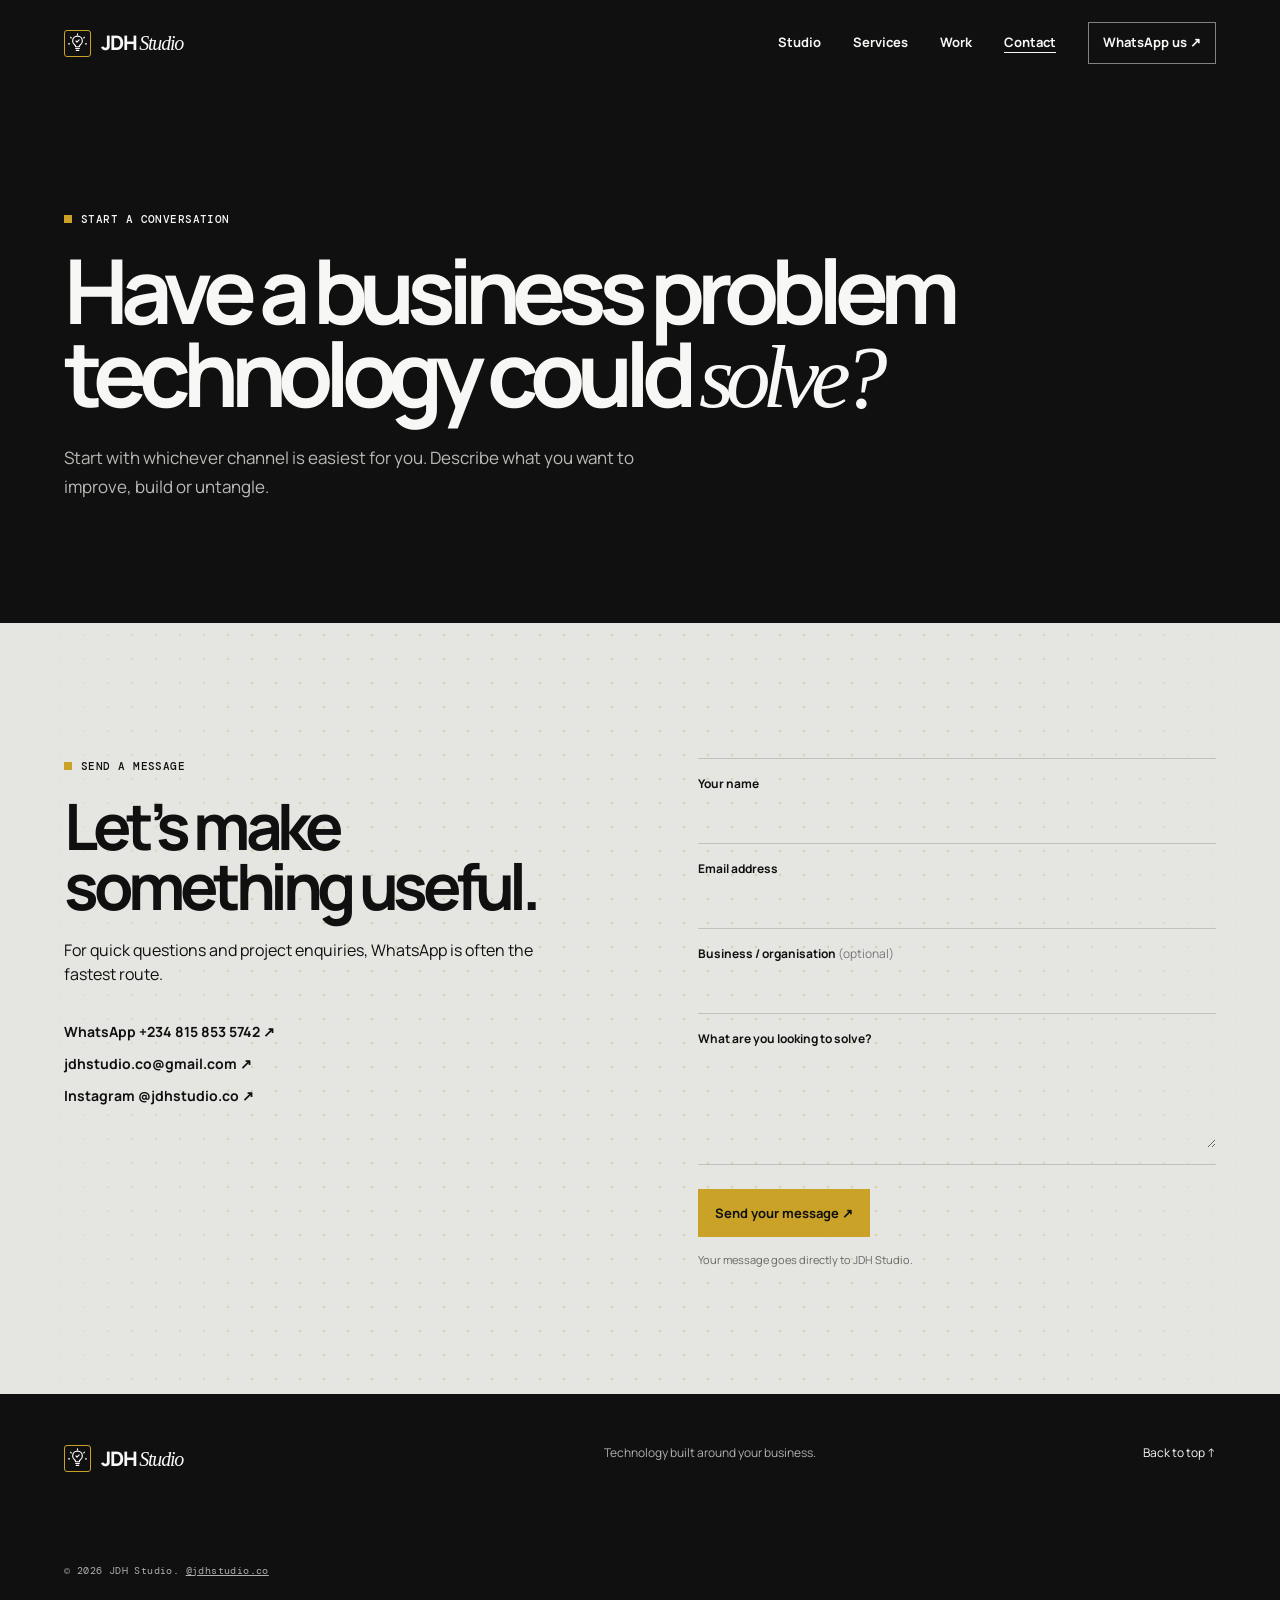
==== contact.html @ 9ee15243 "Build JDH Studio website" ====
<!doctype html>
<html lang="en">
  <head>
    <meta charset="UTF-8" />
    <meta name="viewport" content="width=device-width,initial-scale=1" />
    <meta name="description" content="Contact JDH Studio about a business website, software system, website maintenance plan, or practical AI automation." />
    <meta property="og:title" content="Contact JDH Studio — Start a Useful Project" />
    <meta property="og:description" content="Tell JDH Studio what you want to improve, build, or untangle." />
    <meta property="og:type" content="website" />
    <meta property="og:url" content="https://jdhstudio.co/contact.html" />
    <meta property="og:site_name" content="JDH Studio" />
    <meta property="og:image" content="https://jdhstudio.co/assets/jdh-studio-mark.jpg" />
    <meta name="twitter:card" content="summary_large_image" />
    <meta name="twitter:title" content="Contact JDH Studio — Start a Useful Project" />
    <meta name="twitter:description" content="Tell JDH Studio what you want to improve, build, or untangle." />
    <title>Contact — JDH Studio</title>
    <link rel="icon" href="favicon.svg" type="image/svg+xml" />
    <link rel="canonical" href="https://jdhstudio.co/contact.html" />
    <link rel="preconnect" href="https://fonts.googleapis.com" />
    <link rel="preconnect" href="https://fonts.gstatic.com" crossorigin />
    <link
      href="https://fonts.googleapis.com/css2?family=DM+Mono:wght@400;500&family=Manrope:wght@400;500;600;700;800&display=swap"
      rel="stylesheet"
    />
    <link rel="stylesheet" href="styles.css" />
  </head>
  <body>
    <a class="skip-link" href="#main">Skip to content</a>
    <header class="site-header inner-header">
      <a class="brand" href="index.html"
        ><span class="brand-mark">J</span><span>JDH <em>Studio</em></span></a
      ><button
        class="menu-toggle"
        type="button"
        aria-expanded="false"
        aria-controls="site-nav"
      >
        <span></span><span></span><span></span
        ><span class="sr-only">Open menu</span>
      </button>
      <nav id="site-nav" class="site-nav" aria-label="Primary navigation">
        <a href="studio.html">Studio</a><a href="services.html">Services</a
        ><a href="work.html">Work</a
        ><a href="contact.html" aria-current="page">Contact</a
        ><a
          class="nav-cta"
          href="https://wa.me/2348158535742?text=Hi%20JDH%20Studio%2C%20I%27d%20like%20to%20talk%20about%20a%20project."
          target="_blank"
          rel="noopener"
          >WhatsApp us ↗</a
        >
      </nav>
    </header>
    <main id="main">
      <section class="page-hero section-shell">
        <p class="eyebrow"><span></span> Start a conversation</p>
        <h1>Have a business problem technology could <i>solve?</i></h1>
        <p>
          Start with whichever channel is easiest for you. Describe what you
          want to improve, build or untangle.
        </p>
      </section>
      <section class="contact section-shell">
        <div class="contact-intro">
          <p class="eyebrow"><span></span> Send a message</p>
          <h2>Let’s make something useful.</h2>
          <p>
            For quick questions and project enquiries, WhatsApp is often the
            fastest route.
          </p>
          <div class="contact-links">
            <a
              href="https://wa.me/2348158535742?text=Hi%20JDH%20Studio%2C%20I%27d%20like%20to%20talk%20about%20a%20project."
              target="_blank"
              rel="noopener"
              >WhatsApp +234 815 853 5742 ↗</a
            ><a href="mailto:jdhstudio.co@gmail.com">jdhstudio.co@gmail.com ↗</a
            ><a
              href="https://instagram.com/jdhstudio.co"
              target="_blank"
              rel="noopener"
              >Instagram @jdhstudio.co ↗</a
            >
          </div>
        </div>
        <form
          class="contact-form"
          action="https://formspree.io/f/xvkpdweq"
          method="POST"
        >
          <div class="form-row">
            <label for="name">Your name</label
            ><input id="name" name="name" autocomplete="name" required />
          </div>
          <div class="form-row">
            <label for="email">Email address</label
            ><input
              id="email"
              name="email"
              type="email"
              autocomplete="email"
              required
            />
          </div>
          <div class="form-row">
            <label for="business"
              >Business / organisation <span>(optional)</span></label
            ><input id="business" name="business" autocomplete="organization" />
          </div>
          <div class="form-row">
            <label for="message">What are you looking to solve?</label
            ><textarea id="message" name="message" rows="4" required></textarea>
          </div>
          <button class="button button-primary" type="submit">
            Send your message ↗
          </button>
          <p class="form-note">Your message goes directly to JDH Studio.</p>
        </form>
      </section>
    </main>
    <footer class="footer section-shell">
      <a class="brand" href="index.html"
        ><span class="brand-mark">J</span><span>JDH <em>Studio</em></span></a
      >
      <p>Technology built around your business.</p>
      <a class="back-top" href="#main">Back to top ↑</a
      ><small
        >© <span data-year></span> JDH Studio.
        <a
          href="https://instagram.com/jdhstudio.co"
          target="_blank"
          rel="noopener"
          >@jdhstudio.co</a
        ></small
      >
    </footer>
    <script src="script.js"></script>
  </body>
</html>
---- styles.css ----
:root{--ink:#0a0d11;--paper:#f4f2ed;--soft:#deded8;--line:#0a0d112b;--accent:#d8ff54;--serif:Georgia,serif;--sans:Manrope,Arial,sans-serif;--mono:'DM Mono',monospace}*{box-sizing:border-box}html{scroll-behavior:smooth}body{margin:0;background:var(--paper);color:var(--ink);font:16px/1.5 var(--sans)}.section-shell{padding-inline:max(5vw,24px)}.skip-link{position:fixed;z-index:20;top:-100px;left:16px;background:var(--accent);color:var(--ink);padding:10px 14px}.skip-link:focus{top:12px}.site-header{height:86px;display:flex;align-items:center;justify-content:space-between;padding:0 max(5vw,24px);position:absolute;z-index:5;width:100%;color:var(--paper)}.brand{display:inline-flex;align-items:center;gap:10px;font-weight:800;letter-spacing:-.06em;font-size:20px;color:inherit;text-decoration:none}.brand em{font-family:var(--serif);font-weight:400}.brand-mark{display:grid;place-items:center;width:27px;height:27px;background:var(--accent);color:var(--ink);font:500 15px var(--mono)}.site-nav{display:flex;align-items:center;gap:32px}.site-nav a{color:inherit;text-decoration:none;font-size:13px;font-weight:700}.site-nav a:not(.nav-cta):hover{text-decoration:underline;text-underline-offset:5px}.nav-cta{border:1px solid #f4f2ed80;padding:10px 14px}.menu-toggle{display:none}.hero{min-height:750px;background:var(--ink);color:var(--paper);position:relative;overflow:hidden;padding-top:180px;padding-bottom:78px;display:flex;flex-direction:column;justify-content:center}.hero-grid{position:absolute;inset:0;background-image:linear-gradient(#f4f2ed0e 1px,transparent 1px),linear-gradient(90deg,#f4f2ed0e 1px,transparent 1px);background-size:57px 57px;mask-image:linear-gradient(90deg,#000 10%,transparent 77%)}.hero-copy{position:relative;max-width:820px;z-index:1}.eyebrow,.section-label{font:500 11px var(--mono);letter-spacing:.04em;text-transform:uppercase}.eyebrow{display:flex;gap:9px;align-items:center}.eyebrow span{width:8px;height:8px;background:var(--accent);display:inline-block}.hero h1,.section-top h2,.process h2,.principles h2,.contact h2{font-size:clamp(3.2rem,7vw,7rem);line-height:.93;letter-spacing:-.085em;margin:22px 0 28px;font-weight:700}.hero h1 i,h2 i{font-family:var(--serif);font-weight:400}.hero-text{max-width:535px;font-size:18px;line-height:1.65;color:#c8c9c6;margin:0}.hero-actions{display:flex;gap:12px;margin-top:38px}.button{display:inline-flex;gap:23px;align-items:center;justify-content:space-between;font:700 13px var(--sans);text-decoration:none;border:1px solid transparent;padding:14px 16px;cursor:pointer;transition:transform .2s,background .2s}.button:hover{transform:translateY(-2px)}.button-primary{background:var(--accent);color:var(--ink)}.button-primary span{font-size:18px}.button-secondary{border-color:#f4f2ed73;color:var(--paper)}.hero-art{position:absolute;right:6vw;top:50%;width:390px;height:390px;transform:translateY(-45%);opacity:.95}.orbit{position:absolute;border:1px solid #d8ff5459;border-radius:50%;left:50%;top:50%;transform:translate(-50%,-50%)}.orbit-a{width:370px;height:150px;transform:translate(-50%,-50%) rotate(31deg)}.orbit-b{width:370px;height:150px;transform:translate(-50%,-50%) rotate(-31deg)}.orbit-c{width:260px;height:260px;border-color:#f4f2ed38}.core{position:absolute;inset:0;margin:auto;width:112px;height:112px;border-radius:50%;background:var(--accent);color:var(--ink);display:flex;flex-direction:column;align-items:center;justify-content:center;line-height:1}.core span{font:500 28px var(--mono)}.core small{font:500 8px var(--mono);letter-spacing:.16em;margin-top:7px}.signal{position:absolute;font:500 9px var(--mono);letter-spacing:.05em;display:flex;gap:7px;align-items:center;color:#d4d6cc}.signal b{width:6px;height:6px;background:var(--accent);border-radius:100%;box-shadow:0 0 0 5px #d8ff541f}.signal-one{top:62px;right:3px}.signal-two{bottom:65px;right:0}.signal-three{bottom:10px;left:50px}.hero-footer{position:absolute;bottom:33px;left:max(5vw,24px);right:max(5vw,24px);display:flex;justify-content:space-between;font:500 10px var(--mono);letter-spacing:.05em;text-transform:uppercase}.hero-footer p{margin:0;color:#8d908c}.hero-footer a{color:var(--paper);text-decoration:none}.hero-footer a span{color:var(--accent);padding-left:8px}.intro{padding-top:155px;padding-bottom:155px;display:grid;grid-template-columns:1fr 2.3fr;gap:9vw}.section-label{display:flex;gap:15px;align-items:center;margin:0}.section-label span{color:#777}.section-label p{margin:0}.display-copy{font-size:clamp(2rem,3.75vw,4rem);letter-spacing:-.07em;line-height:1.08;max-width:890px;margin:0}.display-copy strong{font-family:var(--serif);font-weight:400}.body-copy{font-size:17px;max-width:455px;line-height:1.7;margin:34px 0 0}.services{background:var(--soft);padding-top:126px;padding-bottom:120px}.section-top{display:flex;justify-content:space-between;align-items:flex-start;margin-bottom:70px}.section-top h2{font-size:clamp(2.4rem,5vw,5.3rem);margin:0}.service-list{border-top:1px solid var(--line)}.service-card{display:grid;grid-template-columns:16% 1fr 34px;gap:30px;padding:28px 0;border-bottom:1px solid var(--line);align-items:start;transition:padding .25s}.service-card:hover{padding-inline:15px}.service-number,.project-type{font:500 10px var(--mono);letter-spacing:.05em;text-transform:uppercase}.service-card h3{font-size:clamp(1.6rem,2.7vw,3rem);line-height:.98;letter-spacing:-.075em;margin:0}.service-card p{max-width:485px;font-size:14px;line-height:1.6;margin:17px 0 0}.service-card a{color:inherit;text-decoration:none;font-size:27px;line-height:1}.work{background:var(--ink);color:var(--paper);padding-top:125px;padding-bottom:125px}.work .section-label span{color:#858782}.project-grid{display:grid;grid-template-columns:1.15fr .85fr;gap:18px}.project{background:#15191e}.project-feature{grid-row:span 2}.project-visual{height:285px;position:relative;overflow:hidden;background:#1b2128}.project-feature .project-visual{height:585px}.project-info{padding:25px 27px 30px}.project-type{color:var(--accent);margin:0 0 15px}.project-info h3{font-size:clamp(1.6rem,2.6vw,2.8rem);line-height:1;letter-spacing:-.07em;margin:0}.project-info>p:last-child{max-width:470px;margin:17px 0 0;color:#aeb1ae;font-size:14px;line-height:1.65}.automation-visual{background:linear-gradient(140deg,#1b2529,#111518)}.flow-card{position:absolute;border:1px solid #f4f2ed52;background:#252e31;padding:12px;font:500 10px var(--mono)}.flow-a{left:12%;top:17%}.flow-b{right:15%;top:43%;background:var(--accent);color:var(--ink);border:0}.flow-c{left:18%;bottom:13%}.flow-line{position:absolute;height:1px;background:var(--accent);opacity:.85;transform-origin:left}.line-a{width:160px;left:29%;top:30%;transform:rotate(25deg)}.line-b{width:170px;left:31%;top:66%;transform:rotate(-20deg)}.flow-node{position:absolute;top:45%;left:45%;font-size:50px;color:var(--accent)}.web-visual{display:grid;place-items:center;background:#d9d6cc}.browser{width:69%;height:65%;background:#0c1014;padding:13px;box-shadow:14px 14px 0 #0a0d1130;transform:rotate(-5deg)}.browser-top{display:flex;gap:4px}.browser-top i{width:5px;height:5px;border-radius:50%;background:var(--accent)}.browser-screen{height:calc(100% - 15px);border:1px solid #d8ff548c;margin-top:9px;padding:17px;color:var(--paper);display:flex;flex-direction:column;justify-content:space-between}.browser-screen span{font:700 clamp(18px,2.8vw,33px)/.88 var(--sans);letter-spacing:-.08em}.browser-screen b{width:55%;height:2px;background:var(--accent)}.browser-screen small{font:500 7px var(--mono);letter-spacing:.12em}.code-visual{background:#101419;padding:37px}.code-visual pre{margin:0;color:#b9c4ba;font:13px/1.9 var(--mono)}.code-visual code{color:#d8ff54}.code-dot{position:absolute;width:15px;height:15px;border-radius:50%;background:var(--accent);right:28px;bottom:25px}.work-note{font-size:16px;margin:54px 0 0;color:#aeb1ae}.work-note a{color:var(--accent);text-decoration:none;margin-left:6px}.process{padding-top:130px;padding-bottom:130px;display:grid;grid-template-columns:1fr 2.3fr;gap:9vw}.process-heading{margin-bottom:58px}.process h2{font-size:clamp(2.8rem,5vw,5.3rem);margin:0}.process-heading>p{max-width:390px;margin:25px 0 0;font-size:16px}.process-list{grid-column:2;margin:0;padding:0;list-style:none;border-top:1px solid var(--line)}.process-list li{display:grid;grid-template-columns:16% 1fr;padding:23px 0;border-bottom:1px solid var(--line)}.process-list li>span{font:500 10px var(--mono);color:#777}.process-list h3{font-size:26px;letter-spacing:-.06em;line-height:1;margin:0}.process-list p{font-size:14px;max-width:440px;margin:9px 0 0}.principles{padding-bottom:130px}.principles-panel{padding:70px;min-height:510px;background:var(--accent);display:flex;flex-direction:column;justify-content:space-between}.principles h2{font-size:clamp(2.7rem,5vw,5.2rem);margin:24px 0}.principle-grid{display:grid;grid-template-columns:repeat(4,1fr);gap:30px}.principle-grid p{font-size:13px;line-height:1.55;margin:0}.principle-grid b{display:block;font-size:15px;margin-bottom:7px}.contact{padding-top:125px;padding-bottom:125px;background:var(--soft);display:grid;grid-template-columns:1fr 1fr;gap:9vw}.contact h2{font-size:clamp(2.8rem,5vw,5.2rem);margin:23px 0}.contact-intro>p:last-child{max-width:380px;font-size:16px;line-height:1.65}.contact-form{padding-top:10px}.form-row{border-top:1px solid var(--line);padding:16px 0}.form-row:last-of-type{border-bottom:1px solid var(--line)}label{display:block;font-size:12px;font-weight:700;margin-bottom:8px}label span{font-weight:400;color:#777}input,textarea{display:block;width:100%;border:0;background:transparent;padding:2px 0;font:16px var(--sans);color:var(--ink);outline-offset:6px;resize:vertical}.contact-form .button{margin-top:24px}.form-note{font-size:11px;line-height:1.5;color:#656762;margin:15px 0 0}.form-note code{font-family:var(--mono)}.footer{background:var(--ink);color:var(--paper);padding-top:50px;padding-bottom:27px;display:grid;grid-template-columns:1fr 1fr auto;gap:20px;align-items:start}.footer p,.footer small,.back-top{margin:0;font-size:12px;color:#aeb1ae}.back-top{color:var(--paper);text-decoration:none}.footer small{grid-column:1/-1;margin-top:70px;font:10px var(--mono);letter-spacing:.04em}.reveal{opacity:0;transform:translateY(18px);transition:opacity .65s ease,transform .65s ease}.reveal.is-visible{opacity:1;transform:none}@media(max-width:800px){.site-header{height:74px}.menu-toggle{display:flex;width:38px;height:38px;padding:8px;flex-direction:column;justify-content:center;gap:5px;border:1px solid #f4f2ed66;background:transparent}.menu-toggle span:not(.sr-only){height:1px;background:var(--paper);width:100%}.site-nav{display:none;position:absolute;top:74px;left:0;right:0;background:var(--ink);padding:18px max(5vw,24px) 25px;align-items:stretch;gap:0;border-top:1px solid #f4f2ed2e}.site-nav.open{display:flex;flex-direction:column}.site-nav a{padding:12px 0}.site-nav .nav-cta{margin-top:8px;text-align:center}.hero{min-height:700px;padding-top:135px;padding-bottom:100px}.hero-art{width:250px;height:250px;right:-59px;top:47%;opacity:.56}.hero h1{font-size:clamp(3.2rem,11vw,5rem)}.hero-text{font-size:16px;max-width:440px}.hero-footer{bottom:28px}.hero-footer p{display:none}.intro,.process,.contact{grid-template-columns:1fr;gap:38px;padding-top:90px;padding-bottom:90px}.section-top{display:block;margin-bottom:45px}.section-top h2{margin-top:25px}.services,.work{padding-top:90px;padding-bottom:90px}.service-card{grid-template-columns:50px 1fr 25px;gap:14px}.service-card p{font-size:13px}.project-grid{grid-template-columns:1fr}.project-feature{grid-row:auto}.project-feature .project-visual{height:350px}.project-visual{height:260px}.process-heading{margin-bottom:4px}.process-list{grid-column:auto}.principles{padding-bottom:90px}.principles-panel{padding:35px 26px;min-height:0}.principle-grid{grid-template-columns:1fr 1fr;gap:26px 20px;margin-top:25px}.contact{gap:32px}.footer{grid-template-columns:1fr auto}.footer p{display:none}.footer small{margin-top:36px}.hero-actions{flex-wrap:wrap}.button{padding:13px 15px}}@media(max-width:430px){.section-shell{padding-inline:20px}.hero h1{font-size:3.25rem}.hero-actions{display:grid;grid-template-columns:1fr}.hero-actions .button{width:100%}.hero-art{right:-85px;top:44%}.hero-footer a{font-size:9px}.intro,.process,.contact{padding-top:75px;padding-bottom:75px}.services,.work{padding-top:75px;padding-bottom:75px}.service-card h3{font-size:1.55rem}.service-card{grid-template-columns:37px 1fr 20px;gap:10px}.service-number{font-size:9px}.project-info{padding:21px}.project-feature .project-visual{height:295px}.process-list li{grid-template-columns:42px 1fr}.principle-grid{grid-template-columns:1fr}.footer{padding-inline:20px}.footer .brand{font-size:18px}.footer small{font-size:9px}.code-visual{padding:27px 20px}.code-visual pre{font-size:11px}}.sr-only{position:absolute;width:1px;height:1px;padding:0;margin:-1px;overflow:hidden;clip:rect(0,0,0,0);white-space:nowrap;border:0}
.founder{background:#15191e;color:var(--paper);display:grid;grid-template-columns:42% 1fr;gap:9vw;align-items:center;padding-top:100px;padding-bottom:100px}.founder-image{align-self:stretch;min-height:500px;background:var(--accent);overflow:hidden}.founder-image img{display:block;width:100%;height:100%;object-fit:cover;object-position:center 24%}.founder h2{font-size:clamp(2.5rem,4.5vw,4.6rem);line-height:.98;letter-spacing:-.08em;margin:24px 0}.founder-copy>p:not(.eyebrow):not(.founder-signoff){max-width:450px;color:#c2c5c1;font-size:16px;line-height:1.7}.founder-signoff{font:700 16px/1.15 var(--sans);letter-spacing:-.04em;margin-top:36px}.founder-signoff span{font:500 10px var(--mono);letter-spacing:.15em;text-transform:uppercase;color:var(--accent)}@media(max-width:800px){.founder{grid-template-columns:1fr;gap:35px;padding-top:75px;padding-bottom:75px}.founder-image{min-height:430px;max-height:600px}.founder-copy{padding-right:0}}@media(max-width:430px){.founder{padding-top:60px;padding-bottom:60px}.founder-image{min-height:380px}.founder h2{font-size:2.6rem}}
.footer-mark{grid-column:1/-1;width:175px;height:auto;display:block;margin-top:26px;mix-blend-mode:screen}
:root{--ink:#101010;--paper:#f7f7f5;--soft:#e5e5e2;--line:#1010102b;--accent:#c9a227;--gold-light:#e6ca67}
.hero{background:radial-gradient(circle at 76% 44%,#c9a22718 0,transparent 25%),var(--ink)}.hero-grid{animation:grid-drift 24s linear infinite}.hero-art{filter:drop-shadow(0 0 30px #c9a22718)}.orbit-a{animation:orbit-spin 17s linear infinite}.orbit-b{animation:orbit-spin-reverse 23s linear infinite}.orbit-c{animation:orbit-pulse 4s ease-in-out infinite}.core{box-shadow:0 0 0 0 #c9a22755;animation:core-pulse 3.5s ease-in-out infinite}.signal b{background:var(--accent);box-shadow:0 0 0 5px #c9a2271f;animation:signal-blink 2.4s ease-in-out infinite}.signal-two b{animation-delay:.7s}.signal-three b{animation-delay:1.3s}.service-card h3{position:relative}.service-card h3:before{content:'✦';display:inline-block;color:var(--accent);font:500 17px var(--mono);margin-right:12px;transform:translateY(-.12em);transition:transform .25s,color .25s}.service-card:nth-child(2) h3:before{content:'◌'}.service-card:nth-child(3) h3:before{content:'⌁'}.service-card:nth-child(4) h3:before{content:'⌘'}.service-card:nth-child(5) h3:before{content:'✧'}.service-card:hover h3:before{color:var(--ink);transform:translateY(-.12em) rotate(45deg) scale(1.2)}.eyebrow span,.brand-mark{background:var(--accent)}.button-primary{background:var(--accent)}.project-type{color:var(--accent)}.flow-node,.code-visual code,.work-note a{color:var(--accent)}.flow-card.flow-b{background:var(--accent)}@keyframes grid-drift{from{background-position:0 0}to{background-position:57px 57px}}@keyframes orbit-spin{from{transform:translate(-50%,-50%) rotate(31deg)}to{transform:translate(-50%,-50%) rotate(391deg)}}@keyframes orbit-spin-reverse{from{transform:translate(-50%,-50%) rotate(-31deg)}to{transform:translate(-50%,-50%) rotate(-391deg)}}@keyframes orbit-pulse{0%,100%{opacity:.45;transform:translate(-50%,-50%) scale(.96)}50%{opacity:1;transform:translate(-50%,-50%) scale(1.04)}}@keyframes core-pulse{0%,100%{box-shadow:0 0 0 0 #c9a22700}50%{box-shadow:0 0 0 14px #c9a22716}}@keyframes signal-blink{0%,100%{opacity:.5}50%{opacity:1}}@media(prefers-reduced-motion:reduce){.hero-grid,.orbit-a,.orbit-b,.orbit-c,.core,.signal b{animation:none}.service-card h3:before{transition:none}}
.inner-header{position:relative;background:var(--ink)}.page-hero{background:var(--ink);color:var(--paper);padding-top:115px;padding-bottom:105px}.page-hero h1{max-width:980px;font-size:clamp(3.3rem,7vw,7rem);line-height:.93;letter-spacing:-.09em;margin:22px 0 25px}.page-hero h1 i{font-family:var(--serif);font-weight:400}.page-hero>p:last-child{max-width:570px;color:#b9b9b6;font-size:17px;line-height:1.7}.service-page{padding-top:0}.cta-band{background:var(--ink);color:var(--paper);padding-top:80px;padding-bottom:80px}.cta-band p{font:500 11px var(--mono);letter-spacing:.05em;text-transform:uppercase;color:#b9b9b6;margin:0}.cta-band h2{font-size:clamp(2.5rem,5vw,5rem);letter-spacing:-.08em;line-height:.95;margin:18px 0 28px}.contact-links{margin-top:35px;display:grid;gap:11px}.contact-links a{color:var(--ink);font-size:14px;font-weight:700;text-decoration:none}.contact-links a:hover{text-decoration:underline;text-underline-offset:4px}.footer small a{color:inherit}@media(max-width:800px){.page-hero{padding-top:86px;padding-bottom:75px}.page-hero h1{font-size:clamp(3rem,11vw,5rem)}}
img{max-width:100%;height:auto}.site-nav a[aria-current="page"]{text-decoration:underline;text-underline-offset:5px}@media (min-width:801px) and (max-width:1100px){.hero{min-height:700px}.hero-art{width:310px;height:310px;right:-20px;opacity:.65}.hero-copy{max-width:650px}.intro,.process,.contact{gap:5vw}.project-grid{grid-template-columns:1fr 1fr}.project-feature .project-visual{height:490px}.principles-panel{padding:52px}.founder{gap:5vw}}@media (max-width:800px){.site-header{padding-inline:20px}.site-nav{z-index:10}.hero{padding-inline:20px}.hero-copy{max-width:100%}.hero-art{pointer-events:none}.hero h1,.page-hero h1{max-width:700px}.section-top h2{max-width:600px}.project-info h3{max-width:600px}.contact-form{width:100%}.footer-mark{max-width:150px}.founder-image img{object-position:center top}}@media (max-width:560px){.hero{min-height:690px}.hero-art{width:215px;height:215px;right:-105px;top:49%}.hero h1{font-size:clamp(2.8rem,13vw,4rem)}.hero-text{max-width:88%}.hero-footer{left:20px;right:20px}.hero-footer a{font-size:10px}.section-top h2{font-size:clamp(2.3rem,11vw,3.6rem)}.project-feature .project-visual{height:300px}.flow-line{max-width:100px}.principles-panel{padding:30px 22px}.contact h2{font-size:clamp(2.4rem,11vw,4rem)}.button{min-height:48px}.form-row{padding-block:14px}}
.hero:after{content:'';position:absolute;inset:auto -8% -15% auto;width:560px;height:260px;background:url('assets/jdh-studio-mark.jpg') center/contain no-repeat;opacity:.10;mix-blend-mode:screen;pointer-events:none;animation:logo-breathe 8s ease-in-out infinite}.intro,.services,.work,.process,.principles,.contact{position:relative;isolation:isolate}.intro:before,.services:before,.process:before,.contact:before{content:'';position:absolute;z-index:-1;inset:0;pointer-events:none;background-image:radial-gradient(circle,#c9a227 1px,transparent 1px),linear-gradient(90deg,transparent 49.8%,#c9a22712 50%,transparent 50.2%);background-size:28px 28px,180px 100%;mask-image:linear-gradient(90deg,transparent,#000 20%,#000 80%,transparent);opacity:.12;animation:field-drift 28s linear infinite}.services:before,.contact:before{opacity:.16;background-size:38px 38px,220px 100%}.work:before{content:'';position:absolute;z-index:-1;inset:0;pointer-events:none;background:radial-gradient(circle at 15% 20%,#c9a22712,transparent 28%),radial-gradient(circle at 85% 80%,#c9a2270c,transparent 30%);animation:ambient-shift 12s ease-in-out infinite alternate}.section-label:before{content:'+';color:var(--accent);font:500 15px var(--mono);margin-right:-7px;animation:signal-blink 2.5s ease-in-out infinite}.project{transition:transform .35s ease,box-shadow .35s ease}.project:hover{transform:translateY(-7px);box-shadow:0 20px 40px #0008}.project:hover .project-visual{filter:saturate(1.15)}.project-visual{transition:filter .35s ease}.project-info a,.service-card a{transition:transform .25s ease,color .25s ease}.service-card:hover>a{transform:translate(4px,-4px);color:var(--accent)}.footer-mark{animation:logo-breathe 8s ease-in-out infinite}@keyframes logo-breathe{0%,100%{opacity:.07;transform:scale(.97)}50%{opacity:.14;transform:scale(1.02)}}@keyframes field-drift{from{background-position:0 0,0 0}to{background-position:56px 56px,180px 0}}@keyframes ambient-shift{from{transform:translate3d(-2%,0,0) scale(1)}to{transform:translate3d(2%,1%,0) scale(1.08)}}@media(prefers-reduced-motion:reduce){.hero:after,.intro:before,.services:before,.process:before,.contact:before,.work:before,.footer-mark{animation:none}.project,.project-visual{transition:none}}
body:after{content:'';position:fixed;z-index:30;top:0;left:0;width:var(--scroll-progress,0%);height:2px;background:var(--accent);box-shadow:0 0 10px #c9a22799;pointer-events:none;transition:width .1s linear}
.site-nav a:focus-visible,.menu-toggle:focus-visible,.button:focus-visible,.contact-links a:focus-visible,.project-link:focus-visible,.back-top:focus-visible,.brand:focus-visible{outline:2px solid var(--accent);outline-offset:4px}
.form-row input:focus-visible,.form-row textarea:focus-visible{outline:2px solid var(--accent);outline-offset:2px}
.intro:before,.services:before,.process:before,.contact:before{opacity:.26;background-image:radial-gradient(circle,#c9a227 1.35px,transparent 1.5px),linear-gradient(90deg,transparent 49.6%,#c9a22720 50%,transparent 50.4%);background-size:24px 24px,150px 100%;filter:drop-shadow(0 0 2px #c9a22755)}.services:before,.contact:before{opacity:.32}.work:after{content:'';position:absolute;z-index:-1;inset:0;pointer-events:none;background-image:radial-gradient(#f7f7f5 1px,transparent 1.4px);background-size:22px 22px;opacity:.08;mask-image:radial-gradient(ellipse at 50% 50%,#000,transparent 72%)}
.brand-mark{font-size:0;color:transparent;background-color:var(--ink);background-image:url('favicon.svg');background-position:center;background-repeat:no-repeat;background-size:92%;border:1px solid var(--accent);border-radius:3px}
.tannora-visual{display:block;background:#d9d0c4;overflow:hidden}.tannora-visual img{display:block;width:100%;height:100%;object-fit:cover;transition:transform .7s ease,filter .5s ease}.tannora-project:hover .tannora-visual img{transform:scale(1.06);filter:contrast(1.06)}.project-link{display:inline-block;margin-top:20px;color:var(--accent);font:500 11px var(--mono);text-decoration:none}.project-link:hover{text-decoration:underline;text-underline-offset:4px}
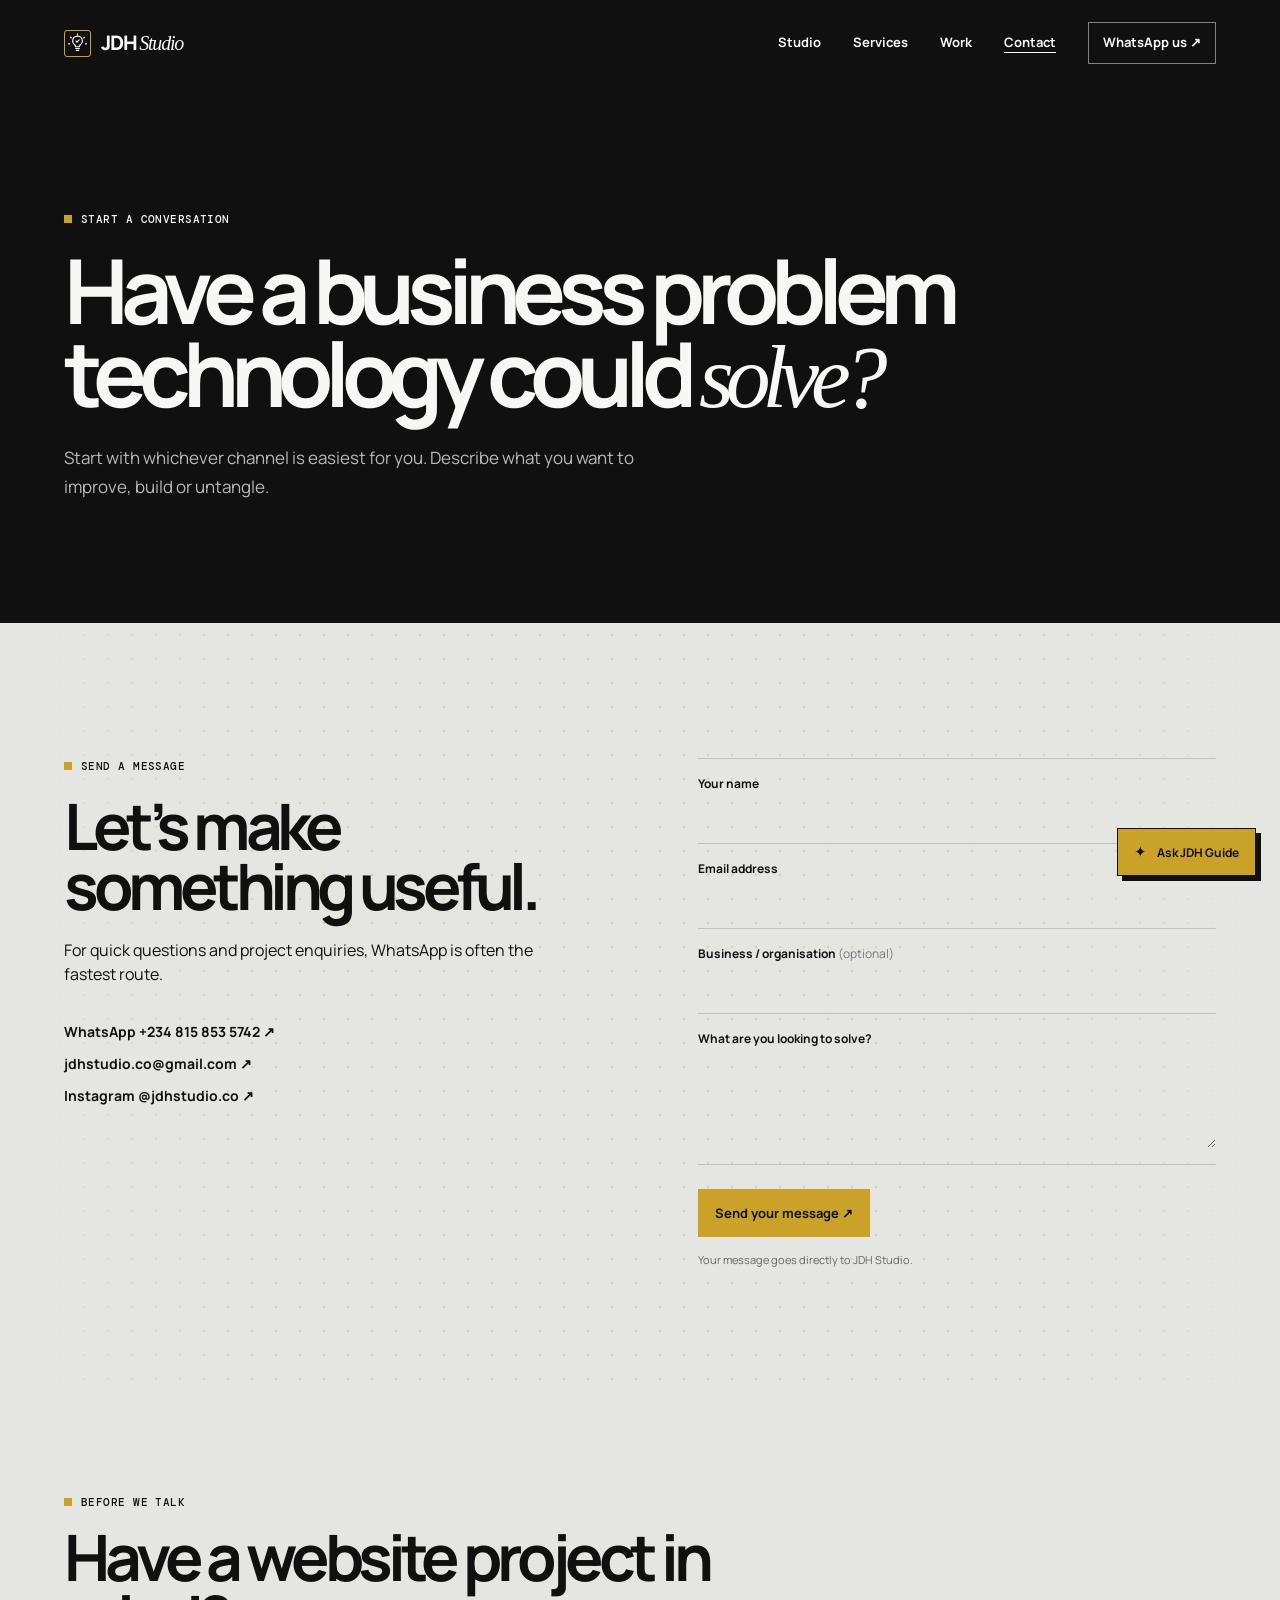
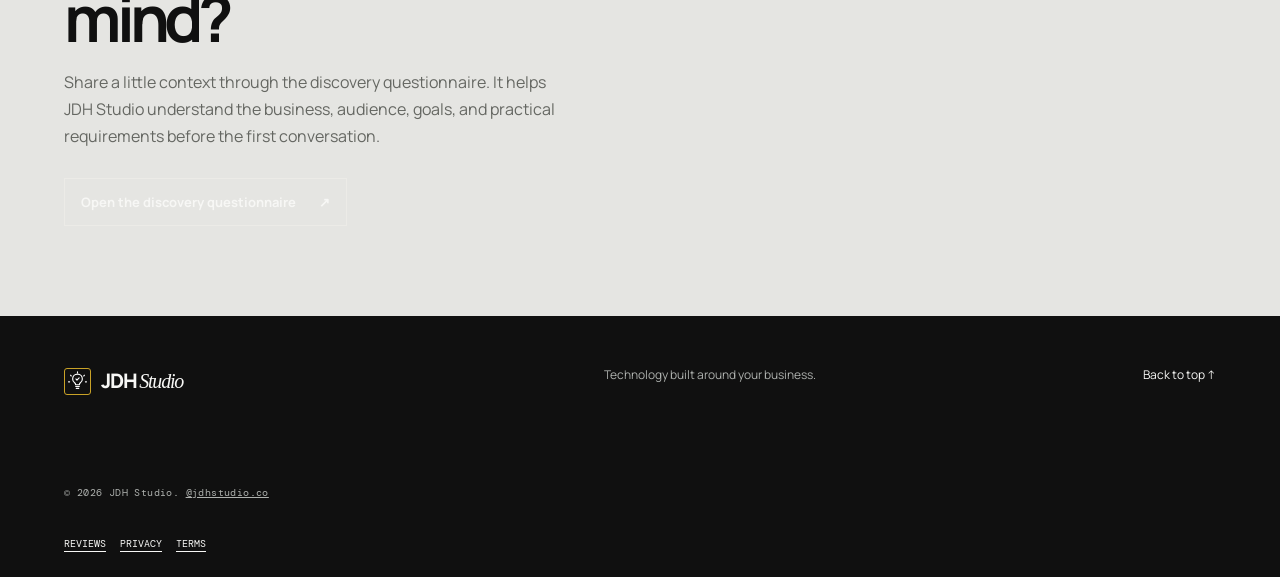
==== commit 2767785d: "Expand site trust and client workflows" ====
--- a/contact.html
+++ b/contact.html
@@ -3,16 +3,34 @@
   <head>
     <meta charset="UTF-8" />
     <meta name="viewport" content="width=device-width,initial-scale=1" />
-    <meta name="description" content="Contact JDH Studio about a business website, software system, website maintenance plan, or practical AI automation." />
-    <meta property="og:title" content="Contact JDH Studio — Start a Useful Project" />
-    <meta property="og:description" content="Tell JDH Studio what you want to improve, build, or untangle." />
+    <meta
+      name="description"
+      content="Contact JDH Studio about a business website, software system, website maintenance plan, or practical AI automation."
+    />
+    <meta
+      property="og:title"
+      content="Contact JDH Studio — Start a Useful Project"
+    />
+    <meta
+      property="og:description"
+      content="Tell JDH Studio what you want to improve, build, or untangle."
+    />
     <meta property="og:type" content="website" />
     <meta property="og:url" content="https://jdhstudio.co/contact.html" />
     <meta property="og:site_name" content="JDH Studio" />
-    <meta property="og:image" content="https://jdhstudio.co/assets/jdh-studio-mark.jpg" />
+    <meta
+      property="og:image"
+      content="https://jdhstudio.co/assets/jdh-studio-mark.jpg"
+    />
     <meta name="twitter:card" content="summary_large_image" />
-    <meta name="twitter:title" content="Contact JDH Studio — Start a Useful Project" />
-    <meta name="twitter:description" content="Tell JDH Studio what you want to improve, build, or untangle." />
+    <meta
+      name="twitter:title"
+      content="Contact JDH Studio — Start a Useful Project"
+    />
+    <meta
+      name="twitter:description"
+      content="Tell JDH Studio what you want to improve, build, or untangle."
+    />
     <title>Contact — JDH Studio</title>
     <link rel="icon" href="favicon.svg" type="image/svg+xml" />
     <link rel="canonical" href="https://jdhstudio.co/contact.html" />
@@ -117,6 +135,22 @@
           <p class="form-note">Your message goes directly to JDH Studio.</p>
         </form>
       </section>
+      <section class="questionnaire-band section-shell">
+        <p class="eyebrow"><span></span> Before we talk</p>
+        <h2>Have a website project in mind?</h2>
+        <p>
+          Share a little context through the discovery questionnaire. It helps
+          JDH Studio understand the business, audience, goals, and practical
+          requirements before the first conversation.
+        </p>
+        <a
+          class="button button-secondary"
+          href="https://docs.google.com/forms/d/e/1FAIpQLSfVTciVHb8Uw-OJ8Xt8pPsLcqvG0TJ_dEYjVpORSg9fdDYYOA/viewform"
+          target="_blank"
+          rel="noopener"
+          >Open the discovery questionnaire <span>↗</span></a
+        >
+      </section>
     </main>
     <footer class="footer section-shell">
       <a class="brand" href="index.html"
--- a/styles.css
+++ b/styles.css
@@ -1,14 +1,1952 @@
-:root{--ink:#0a0d11;--paper:#f4f2ed;--soft:#deded8;--line:#0a0d112b;--accent:#d8ff54;--serif:Georgia,serif;--sans:Manrope,Arial,sans-serif;--mono:'DM Mono',monospace}*{box-sizing:border-box}html{scroll-behavior:smooth}body{margin:0;background:var(--paper);color:var(--ink);font:16px/1.5 var(--sans)}.section-shell{padding-inline:max(5vw,24px)}.skip-link{position:fixed;z-index:20;top:-100px;left:16px;background:var(--accent);color:var(--ink);padding:10px 14px}.skip-link:focus{top:12px}.site-header{height:86px;display:flex;align-items:center;justify-content:space-between;padding:0 max(5vw,24px);position:absolute;z-index:5;width:100%;color:var(--paper)}.brand{display:inline-flex;align-items:center;gap:10px;font-weight:800;letter-spacing:-.06em;font-size:20px;color:inherit;text-decoration:none}.brand em{font-family:var(--serif);font-weight:400}.brand-mark{display:grid;place-items:center;width:27px;height:27px;background:var(--accent);color:var(--ink);font:500 15px var(--mono)}.site-nav{display:flex;align-items:center;gap:32px}.site-nav a{color:inherit;text-decoration:none;font-size:13px;font-weight:700}.site-nav a:not(.nav-cta):hover{text-decoration:underline;text-underline-offset:5px}.nav-cta{border:1px solid #f4f2ed80;padding:10px 14px}.menu-toggle{display:none}.hero{min-height:750px;background:var(--ink);color:var(--paper);position:relative;overflow:hidden;padding-top:180px;padding-bottom:78px;display:flex;flex-direction:column;justify-content:center}.hero-grid{position:absolute;inset:0;background-image:linear-gradient(#f4f2ed0e 1px,transparent 1px),linear-gradient(90deg,#f4f2ed0e 1px,transparent 1px);background-size:57px 57px;mask-image:linear-gradient(90deg,#000 10%,transparent 77%)}.hero-copy{position:relative;max-width:820px;z-index:1}.eyebrow,.section-label{font:500 11px var(--mono);letter-spacing:.04em;text-transform:uppercase}.eyebrow{display:flex;gap:9px;align-items:center}.eyebrow span{width:8px;height:8px;background:var(--accent);display:inline-block}.hero h1,.section-top h2,.process h2,.principles h2,.contact h2{font-size:clamp(3.2rem,7vw,7rem);line-height:.93;letter-spacing:-.085em;margin:22px 0 28px;font-weight:700}.hero h1 i,h2 i{font-family:var(--serif);font-weight:400}.hero-text{max-width:535px;font-size:18px;line-height:1.65;color:#c8c9c6;margin:0}.hero-actions{display:flex;gap:12px;margin-top:38px}.button{display:inline-flex;gap:23px;align-items:center;justify-content:space-between;font:700 13px var(--sans);text-decoration:none;border:1px solid transparent;padding:14px 16px;cursor:pointer;transition:transform .2s,background .2s}.button:hover{transform:translateY(-2px)}.button-primary{background:var(--accent);color:var(--ink)}.button-primary span{font-size:18px}.button-secondary{border-color:#f4f2ed73;color:var(--paper)}.hero-art{position:absolute;right:6vw;top:50%;width:390px;height:390px;transform:translateY(-45%);opacity:.95}.orbit{position:absolute;border:1px solid #d8ff5459;border-radius:50%;left:50%;top:50%;transform:translate(-50%,-50%)}.orbit-a{width:370px;height:150px;transform:translate(-50%,-50%) rotate(31deg)}.orbit-b{width:370px;height:150px;transform:translate(-50%,-50%) rotate(-31deg)}.orbit-c{width:260px;height:260px;border-color:#f4f2ed38}.core{position:absolute;inset:0;margin:auto;width:112px;height:112px;border-radius:50%;background:var(--accent);color:var(--ink);display:flex;flex-direction:column;align-items:center;justify-content:center;line-height:1}.core span{font:500 28px var(--mono)}.core small{font:500 8px var(--mono);letter-spacing:.16em;margin-top:7px}.signal{position:absolute;font:500 9px var(--mono);letter-spacing:.05em;display:flex;gap:7px;align-items:center;color:#d4d6cc}.signal b{width:6px;height:6px;background:var(--accent);border-radius:100%;box-shadow:0 0 0 5px #d8ff541f}.signal-one{top:62px;right:3px}.signal-two{bottom:65px;right:0}.signal-three{bottom:10px;left:50px}.hero-footer{position:absolute;bottom:33px;left:max(5vw,24px);right:max(5vw,24px);display:flex;justify-content:space-between;font:500 10px var(--mono);letter-spacing:.05em;text-transform:uppercase}.hero-footer p{margin:0;color:#8d908c}.hero-footer a{color:var(--paper);text-decoration:none}.hero-footer a span{color:var(--accent);padding-left:8px}.intro{padding-top:155px;padding-bottom:155px;display:grid;grid-template-columns:1fr 2.3fr;gap:9vw}.section-label{display:flex;gap:15px;align-items:center;margin:0}.section-label span{color:#777}.section-label p{margin:0}.display-copy{font-size:clamp(2rem,3.75vw,4rem);letter-spacing:-.07em;line-height:1.08;max-width:890px;margin:0}.display-copy strong{font-family:var(--serif);font-weight:400}.body-copy{font-size:17px;max-width:455px;line-height:1.7;margin:34px 0 0}.services{background:var(--soft);padding-top:126px;padding-bottom:120px}.section-top{display:flex;justify-content:space-between;align-items:flex-start;margin-bottom:70px}.section-top h2{font-size:clamp(2.4rem,5vw,5.3rem);margin:0}.service-list{border-top:1px solid var(--line)}.service-card{display:grid;grid-template-columns:16% 1fr 34px;gap:30px;padding:28px 0;border-bottom:1px solid var(--line);align-items:start;transition:padding .25s}.service-card:hover{padding-inline:15px}.service-number,.project-type{font:500 10px var(--mono);letter-spacing:.05em;text-transform:uppercase}.service-card h3{font-size:clamp(1.6rem,2.7vw,3rem);line-height:.98;letter-spacing:-.075em;margin:0}.service-card p{max-width:485px;font-size:14px;line-height:1.6;margin:17px 0 0}.service-card a{color:inherit;text-decoration:none;font-size:27px;line-height:1}.work{background:var(--ink);color:var(--paper);padding-top:125px;padding-bottom:125px}.work .section-label span{color:#858782}.project-grid{display:grid;grid-template-columns:1.15fr .85fr;gap:18px}.project{background:#15191e}.project-feature{grid-row:span 2}.project-visual{height:285px;position:relative;overflow:hidden;background:#1b2128}.project-feature .project-visual{height:585px}.project-info{padding:25px 27px 30px}.project-type{color:var(--accent);margin:0 0 15px}.project-info h3{font-size:clamp(1.6rem,2.6vw,2.8rem);line-height:1;letter-spacing:-.07em;margin:0}.project-info>p:last-child{max-width:470px;margin:17px 0 0;color:#aeb1ae;font-size:14px;line-height:1.65}.automation-visual{background:linear-gradient(140deg,#1b2529,#111518)}.flow-card{position:absolute;border:1px solid #f4f2ed52;background:#252e31;padding:12px;font:500 10px var(--mono)}.flow-a{left:12%;top:17%}.flow-b{right:15%;top:43%;background:var(--accent);color:var(--ink);border:0}.flow-c{left:18%;bottom:13%}.flow-line{position:absolute;height:1px;background:var(--accent);opacity:.85;transform-origin:left}.line-a{width:160px;left:29%;top:30%;transform:rotate(25deg)}.line-b{width:170px;left:31%;top:66%;transform:rotate(-20deg)}.flow-node{position:absolute;top:45%;left:45%;font-size:50px;color:var(--accent)}.web-visual{display:grid;place-items:center;background:#d9d6cc}.browser{width:69%;height:65%;background:#0c1014;padding:13px;box-shadow:14px 14px 0 #0a0d1130;transform:rotate(-5deg)}.browser-top{display:flex;gap:4px}.browser-top i{width:5px;height:5px;border-radius:50%;background:var(--accent)}.browser-screen{height:calc(100% - 15px);border:1px solid #d8ff548c;margin-top:9px;padding:17px;color:var(--paper);display:flex;flex-direction:column;justify-content:space-between}.browser-screen span{font:700 clamp(18px,2.8vw,33px)/.88 var(--sans);letter-spacing:-.08em}.browser-screen b{width:55%;height:2px;background:var(--accent)}.browser-screen small{font:500 7px var(--mono);letter-spacing:.12em}.code-visual{background:#101419;padding:37px}.code-visual pre{margin:0;color:#b9c4ba;font:13px/1.9 var(--mono)}.code-visual code{color:#d8ff54}.code-dot{position:absolute;width:15px;height:15px;border-radius:50%;background:var(--accent);right:28px;bottom:25px}.work-note{font-size:16px;margin:54px 0 0;color:#aeb1ae}.work-note a{color:var(--accent);text-decoration:none;margin-left:6px}.process{padding-top:130px;padding-bottom:130px;display:grid;grid-template-columns:1fr 2.3fr;gap:9vw}.process-heading{margin-bottom:58px}.process h2{font-size:clamp(2.8rem,5vw,5.3rem);margin:0}.process-heading>p{max-width:390px;margin:25px 0 0;font-size:16px}.process-list{grid-column:2;margin:0;padding:0;list-style:none;border-top:1px solid var(--line)}.process-list li{display:grid;grid-template-columns:16% 1fr;padding:23px 0;border-bottom:1px solid var(--line)}.process-list li>span{font:500 10px var(--mono);color:#777}.process-list h3{font-size:26px;letter-spacing:-.06em;line-height:1;margin:0}.process-list p{font-size:14px;max-width:440px;margin:9px 0 0}.principles{padding-bottom:130px}.principles-panel{padding:70px;min-height:510px;background:var(--accent);display:flex;flex-direction:column;justify-content:space-between}.principles h2{font-size:clamp(2.7rem,5vw,5.2rem);margin:24px 0}.principle-grid{display:grid;grid-template-columns:repeat(4,1fr);gap:30px}.principle-grid p{font-size:13px;line-height:1.55;margin:0}.principle-grid b{display:block;font-size:15px;margin-bottom:7px}.contact{padding-top:125px;padding-bottom:125px;background:var(--soft);display:grid;grid-template-columns:1fr 1fr;gap:9vw}.contact h2{font-size:clamp(2.8rem,5vw,5.2rem);margin:23px 0}.contact-intro>p:last-child{max-width:380px;font-size:16px;line-height:1.65}.contact-form{padding-top:10px}.form-row{border-top:1px solid var(--line);padding:16px 0}.form-row:last-of-type{border-bottom:1px solid var(--line)}label{display:block;font-size:12px;font-weight:700;margin-bottom:8px}label span{font-weight:400;color:#777}input,textarea{display:block;width:100%;border:0;background:transparent;padding:2px 0;font:16px var(--sans);color:var(--ink);outline-offset:6px;resize:vertical}.contact-form .button{margin-top:24px}.form-note{font-size:11px;line-height:1.5;color:#656762;margin:15px 0 0}.form-note code{font-family:var(--mono)}.footer{background:var(--ink);color:var(--paper);padding-top:50px;padding-bottom:27px;display:grid;grid-template-columns:1fr 1fr auto;gap:20px;align-items:start}.footer p,.footer small,.back-top{margin:0;font-size:12px;color:#aeb1ae}.back-top{color:var(--paper);text-decoration:none}.footer small{grid-column:1/-1;margin-top:70px;font:10px var(--mono);letter-spacing:.04em}.reveal{opacity:0;transform:translateY(18px);transition:opacity .65s ease,transform .65s ease}.reveal.is-visible{opacity:1;transform:none}@media(max-width:800px){.site-header{height:74px}.menu-toggle{display:flex;width:38px;height:38px;padding:8px;flex-direction:column;justify-content:center;gap:5px;border:1px solid #f4f2ed66;background:transparent}.menu-toggle span:not(.sr-only){height:1px;background:var(--paper);width:100%}.site-nav{display:none;position:absolute;top:74px;left:0;right:0;background:var(--ink);padding:18px max(5vw,24px) 25px;align-items:stretch;gap:0;border-top:1px solid #f4f2ed2e}.site-nav.open{display:flex;flex-direction:column}.site-nav a{padding:12px 0}.site-nav .nav-cta{margin-top:8px;text-align:center}.hero{min-height:700px;padding-top:135px;padding-bottom:100px}.hero-art{width:250px;height:250px;right:-59px;top:47%;opacity:.56}.hero h1{font-size:clamp(3.2rem,11vw,5rem)}.hero-text{font-size:16px;max-width:440px}.hero-footer{bottom:28px}.hero-footer p{display:none}.intro,.process,.contact{grid-template-columns:1fr;gap:38px;padding-top:90px;padding-bottom:90px}.section-top{display:block;margin-bottom:45px}.section-top h2{margin-top:25px}.services,.work{padding-top:90px;padding-bottom:90px}.service-card{grid-template-columns:50px 1fr 25px;gap:14px}.service-card p{font-size:13px}.project-grid{grid-template-columns:1fr}.project-feature{grid-row:auto}.project-feature .project-visual{height:350px}.project-visual{height:260px}.process-heading{margin-bottom:4px}.process-list{grid-column:auto}.principles{padding-bottom:90px}.principles-panel{padding:35px 26px;min-height:0}.principle-grid{grid-template-columns:1fr 1fr;gap:26px 20px;margin-top:25px}.contact{gap:32px}.footer{grid-template-columns:1fr auto}.footer p{display:none}.footer small{margin-top:36px}.hero-actions{flex-wrap:wrap}.button{padding:13px 15px}}@media(max-width:430px){.section-shell{padding-inline:20px}.hero h1{font-size:3.25rem}.hero-actions{display:grid;grid-template-columns:1fr}.hero-actions .button{width:100%}.hero-art{right:-85px;top:44%}.hero-footer a{font-size:9px}.intro,.process,.contact{padding-top:75px;padding-bottom:75px}.services,.work{padding-top:75px;padding-bottom:75px}.service-card h3{font-size:1.55rem}.service-card{grid-template-columns:37px 1fr 20px;gap:10px}.service-number{font-size:9px}.project-info{padding:21px}.project-feature .project-visual{height:295px}.process-list li{grid-template-columns:42px 1fr}.principle-grid{grid-template-columns:1fr}.footer{padding-inline:20px}.footer .brand{font-size:18px}.footer small{font-size:9px}.code-visual{padding:27px 20px}.code-visual pre{font-size:11px}}.sr-only{position:absolute;width:1px;height:1px;padding:0;margin:-1px;overflow:hidden;clip:rect(0,0,0,0);white-space:nowrap;border:0}
-.founder{background:#15191e;color:var(--paper);display:grid;grid-template-columns:42% 1fr;gap:9vw;align-items:center;padding-top:100px;padding-bottom:100px}.founder-image{align-self:stretch;min-height:500px;background:var(--accent);overflow:hidden}.founder-image img{display:block;width:100%;height:100%;object-fit:cover;object-position:center 24%}.founder h2{font-size:clamp(2.5rem,4.5vw,4.6rem);line-height:.98;letter-spacing:-.08em;margin:24px 0}.founder-copy>p:not(.eyebrow):not(.founder-signoff){max-width:450px;color:#c2c5c1;font-size:16px;line-height:1.7}.founder-signoff{font:700 16px/1.15 var(--sans);letter-spacing:-.04em;margin-top:36px}.founder-signoff span{font:500 10px var(--mono);letter-spacing:.15em;text-transform:uppercase;color:var(--accent)}@media(max-width:800px){.founder{grid-template-columns:1fr;gap:35px;padding-top:75px;padding-bottom:75px}.founder-image{min-height:430px;max-height:600px}.founder-copy{padding-right:0}}@media(max-width:430px){.founder{padding-top:60px;padding-bottom:60px}.founder-image{min-height:380px}.founder h2{font-size:2.6rem}}
-.footer-mark{grid-column:1/-1;width:175px;height:auto;display:block;margin-top:26px;mix-blend-mode:screen}
-:root{--ink:#101010;--paper:#f7f7f5;--soft:#e5e5e2;--line:#1010102b;--accent:#c9a227;--gold-light:#e6ca67}
-.hero{background:radial-gradient(circle at 76% 44%,#c9a22718 0,transparent 25%),var(--ink)}.hero-grid{animation:grid-drift 24s linear infinite}.hero-art{filter:drop-shadow(0 0 30px #c9a22718)}.orbit-a{animation:orbit-spin 17s linear infinite}.orbit-b{animation:orbit-spin-reverse 23s linear infinite}.orbit-c{animation:orbit-pulse 4s ease-in-out infinite}.core{box-shadow:0 0 0 0 #c9a22755;animation:core-pulse 3.5s ease-in-out infinite}.signal b{background:var(--accent);box-shadow:0 0 0 5px #c9a2271f;animation:signal-blink 2.4s ease-in-out infinite}.signal-two b{animation-delay:.7s}.signal-three b{animation-delay:1.3s}.service-card h3{position:relative}.service-card h3:before{content:'✦';display:inline-block;color:var(--accent);font:500 17px var(--mono);margin-right:12px;transform:translateY(-.12em);transition:transform .25s,color .25s}.service-card:nth-child(2) h3:before{content:'◌'}.service-card:nth-child(3) h3:before{content:'⌁'}.service-card:nth-child(4) h3:before{content:'⌘'}.service-card:nth-child(5) h3:before{content:'✧'}.service-card:hover h3:before{color:var(--ink);transform:translateY(-.12em) rotate(45deg) scale(1.2)}.eyebrow span,.brand-mark{background:var(--accent)}.button-primary{background:var(--accent)}.project-type{color:var(--accent)}.flow-node,.code-visual code,.work-note a{color:var(--accent)}.flow-card.flow-b{background:var(--accent)}@keyframes grid-drift{from{background-position:0 0}to{background-position:57px 57px}}@keyframes orbit-spin{from{transform:translate(-50%,-50%) rotate(31deg)}to{transform:translate(-50%,-50%) rotate(391deg)}}@keyframes orbit-spin-reverse{from{transform:translate(-50%,-50%) rotate(-31deg)}to{transform:translate(-50%,-50%) rotate(-391deg)}}@keyframes orbit-pulse{0%,100%{opacity:.45;transform:translate(-50%,-50%) scale(.96)}50%{opacity:1;transform:translate(-50%,-50%) scale(1.04)}}@keyframes core-pulse{0%,100%{box-shadow:0 0 0 0 #c9a22700}50%{box-shadow:0 0 0 14px #c9a22716}}@keyframes signal-blink{0%,100%{opacity:.5}50%{opacity:1}}@media(prefers-reduced-motion:reduce){.hero-grid,.orbit-a,.orbit-b,.orbit-c,.core,.signal b{animation:none}.service-card h3:before{transition:none}}
-.inner-header{position:relative;background:var(--ink)}.page-hero{background:var(--ink);color:var(--paper);padding-top:115px;padding-bottom:105px}.page-hero h1{max-width:980px;font-size:clamp(3.3rem,7vw,7rem);line-height:.93;letter-spacing:-.09em;margin:22px 0 25px}.page-hero h1 i{font-family:var(--serif);font-weight:400}.page-hero>p:last-child{max-width:570px;color:#b9b9b6;font-size:17px;line-height:1.7}.service-page{padding-top:0}.cta-band{background:var(--ink);color:var(--paper);padding-top:80px;padding-bottom:80px}.cta-band p{font:500 11px var(--mono);letter-spacing:.05em;text-transform:uppercase;color:#b9b9b6;margin:0}.cta-band h2{font-size:clamp(2.5rem,5vw,5rem);letter-spacing:-.08em;line-height:.95;margin:18px 0 28px}.contact-links{margin-top:35px;display:grid;gap:11px}.contact-links a{color:var(--ink);font-size:14px;font-weight:700;text-decoration:none}.contact-links a:hover{text-decoration:underline;text-underline-offset:4px}.footer small a{color:inherit}@media(max-width:800px){.page-hero{padding-top:86px;padding-bottom:75px}.page-hero h1{font-size:clamp(3rem,11vw,5rem)}}
-img{max-width:100%;height:auto}.site-nav a[aria-current="page"]{text-decoration:underline;text-underline-offset:5px}@media (min-width:801px) and (max-width:1100px){.hero{min-height:700px}.hero-art{width:310px;height:310px;right:-20px;opacity:.65}.hero-copy{max-width:650px}.intro,.process,.contact{gap:5vw}.project-grid{grid-template-columns:1fr 1fr}.project-feature .project-visual{height:490px}.principles-panel{padding:52px}.founder{gap:5vw}}@media (max-width:800px){.site-header{padding-inline:20px}.site-nav{z-index:10}.hero{padding-inline:20px}.hero-copy{max-width:100%}.hero-art{pointer-events:none}.hero h1,.page-hero h1{max-width:700px}.section-top h2{max-width:600px}.project-info h3{max-width:600px}.contact-form{width:100%}.footer-mark{max-width:150px}.founder-image img{object-position:center top}}@media (max-width:560px){.hero{min-height:690px}.hero-art{width:215px;height:215px;right:-105px;top:49%}.hero h1{font-size:clamp(2.8rem,13vw,4rem)}.hero-text{max-width:88%}.hero-footer{left:20px;right:20px}.hero-footer a{font-size:10px}.section-top h2{font-size:clamp(2.3rem,11vw,3.6rem)}.project-feature .project-visual{height:300px}.flow-line{max-width:100px}.principles-panel{padding:30px 22px}.contact h2{font-size:clamp(2.4rem,11vw,4rem)}.button{min-height:48px}.form-row{padding-block:14px}}
-.hero:after{content:'';position:absolute;inset:auto -8% -15% auto;width:560px;height:260px;background:url('assets/jdh-studio-mark.jpg') center/contain no-repeat;opacity:.10;mix-blend-mode:screen;pointer-events:none;animation:logo-breathe 8s ease-in-out infinite}.intro,.services,.work,.process,.principles,.contact{position:relative;isolation:isolate}.intro:before,.services:before,.process:before,.contact:before{content:'';position:absolute;z-index:-1;inset:0;pointer-events:none;background-image:radial-gradient(circle,#c9a227 1px,transparent 1px),linear-gradient(90deg,transparent 49.8%,#c9a22712 50%,transparent 50.2%);background-size:28px 28px,180px 100%;mask-image:linear-gradient(90deg,transparent,#000 20%,#000 80%,transparent);opacity:.12;animation:field-drift 28s linear infinite}.services:before,.contact:before{opacity:.16;background-size:38px 38px,220px 100%}.work:before{content:'';position:absolute;z-index:-1;inset:0;pointer-events:none;background:radial-gradient(circle at 15% 20%,#c9a22712,transparent 28%),radial-gradient(circle at 85% 80%,#c9a2270c,transparent 30%);animation:ambient-shift 12s ease-in-out infinite alternate}.section-label:before{content:'+';color:var(--accent);font:500 15px var(--mono);margin-right:-7px;animation:signal-blink 2.5s ease-in-out infinite}.project{transition:transform .35s ease,box-shadow .35s ease}.project:hover{transform:translateY(-7px);box-shadow:0 20px 40px #0008}.project:hover .project-visual{filter:saturate(1.15)}.project-visual{transition:filter .35s ease}.project-info a,.service-card a{transition:transform .25s ease,color .25s ease}.service-card:hover>a{transform:translate(4px,-4px);color:var(--accent)}.footer-mark{animation:logo-breathe 8s ease-in-out infinite}@keyframes logo-breathe{0%,100%{opacity:.07;transform:scale(.97)}50%{opacity:.14;transform:scale(1.02)}}@keyframes field-drift{from{background-position:0 0,0 0}to{background-position:56px 56px,180px 0}}@keyframes ambient-shift{from{transform:translate3d(-2%,0,0) scale(1)}to{transform:translate3d(2%,1%,0) scale(1.08)}}@media(prefers-reduced-motion:reduce){.hero:after,.intro:before,.services:before,.process:before,.contact:before,.work:before,.footer-mark{animation:none}.project,.project-visual{transition:none}}
-body:after{content:'';position:fixed;z-index:30;top:0;left:0;width:var(--scroll-progress,0%);height:2px;background:var(--accent);box-shadow:0 0 10px #c9a22799;pointer-events:none;transition:width .1s linear}
-.site-nav a:focus-visible,.menu-toggle:focus-visible,.button:focus-visible,.contact-links a:focus-visible,.project-link:focus-visible,.back-top:focus-visible,.brand:focus-visible{outline:2px solid var(--accent);outline-offset:4px}
-.form-row input:focus-visible,.form-row textarea:focus-visible{outline:2px solid var(--accent);outline-offset:2px}
-.intro:before,.services:before,.process:before,.contact:before{opacity:.26;background-image:radial-gradient(circle,#c9a227 1.35px,transparent 1.5px),linear-gradient(90deg,transparent 49.6%,#c9a22720 50%,transparent 50.4%);background-size:24px 24px,150px 100%;filter:drop-shadow(0 0 2px #c9a22755)}.services:before,.contact:before{opacity:.32}.work:after{content:'';position:absolute;z-index:-1;inset:0;pointer-events:none;background-image:radial-gradient(#f7f7f5 1px,transparent 1.4px);background-size:22px 22px;opacity:.08;mask-image:radial-gradient(ellipse at 50% 50%,#000,transparent 72%)}
-.brand-mark{font-size:0;color:transparent;background-color:var(--ink);background-image:url('favicon.svg');background-position:center;background-repeat:no-repeat;background-size:92%;border:1px solid var(--accent);border-radius:3px}
-.tannora-visual{display:block;background:#d9d0c4;overflow:hidden}.tannora-visual img{display:block;width:100%;height:100%;object-fit:cover;transition:transform .7s ease,filter .5s ease}.tannora-project:hover .tannora-visual img{transform:scale(1.06);filter:contrast(1.06)}.project-link{display:inline-block;margin-top:20px;color:var(--accent);font:500 11px var(--mono);text-decoration:none}.project-link:hover{text-decoration:underline;text-underline-offset:4px}
+:root {
+  --ink: #101010;
+  --paper: #f7f7f5;
+  --soft: #e5e5e2;
+  --line: #1010102b;
+  --accent: #c9a227;
+  --gold-light: #e6ca67;
+  --serif: Georgia, serif;
+  --sans: Manrope, Arial, sans-serif;
+  --mono: "DM Mono", monospace;
+}
+* {
+  box-sizing: border-box;
+}
+html {
+  scroll-behavior: smooth;
+}
+body {
+  margin: 0;
+  background: var(--paper);
+  color: var(--ink);
+  font: 16px/1.5 var(--sans);
+}
+.section-shell {
+  padding-inline: max(5vw, 24px);
+}
+.skip-link {
+  position: fixed;
+  z-index: 20;
+  top: -100px;
+  left: 16px;
+  background: var(--accent);
+  color: var(--ink);
+  padding: 10px 14px;
+}
+.skip-link:focus {
+  top: 12px;
+}
+.site-header {
+  height: 86px;
+  display: flex;
+  align-items: center;
+  justify-content: space-between;
+  padding: 0 max(5vw, 24px);
+  position: absolute;
+  z-index: 5;
+  width: 100%;
+  color: var(--paper);
+}
+.brand {
+  display: inline-flex;
+  align-items: center;
+  gap: 10px;
+  font-weight: 800;
+  letter-spacing: -0.06em;
+  font-size: 20px;
+  color: inherit;
+  text-decoration: none;
+}
+.brand em {
+  font-family: var(--serif);
+  font-weight: 400;
+}
+.brand-mark {
+  display: grid;
+  place-items: center;
+  width: 27px;
+  height: 27px;
+  background: var(--accent);
+  color: var(--ink);
+  font: 500 15px var(--mono);
+}
+.site-nav {
+  display: flex;
+  align-items: center;
+  gap: 32px;
+}
+.site-nav a {
+  color: inherit;
+  text-decoration: none;
+  font-size: 13px;
+  font-weight: 700;
+}
+.site-nav a:not(.nav-cta):hover {
+  text-decoration: underline;
+  text-underline-offset: 5px;
+}
+.nav-cta {
+  border: 1px solid #f4f2ed80;
+  padding: 10px 14px;
+}
+.menu-toggle {
+  display: none;
+}
+.hero {
+  min-height: 750px;
+  background: var(--ink);
+  color: var(--paper);
+  position: relative;
+  overflow: hidden;
+  padding-top: 180px;
+  padding-bottom: 78px;
+  display: flex;
+  flex-direction: column;
+  justify-content: center;
+}
+.hero-grid {
+  position: absolute;
+  inset: 0;
+  background-image:
+    linear-gradient(#f4f2ed0e 1px, transparent 1px),
+    linear-gradient(90deg, #f4f2ed0e 1px, transparent 1px);
+  background-size: 57px 57px;
+  mask-image: linear-gradient(90deg, #000 10%, transparent 77%);
+}
+.hero-copy {
+  position: relative;
+  max-width: 820px;
+  z-index: 1;
+}
+.eyebrow,
+.section-label {
+  font: 500 11px var(--mono);
+  letter-spacing: 0.04em;
+  text-transform: uppercase;
+}
+.eyebrow {
+  display: flex;
+  gap: 9px;
+  align-items: center;
+}
+.eyebrow span {
+  width: 8px;
+  height: 8px;
+  background: var(--accent);
+  display: inline-block;
+}
+.hero h1,
+.section-top h2,
+.process h2,
+.principles h2,
+.contact h2 {
+  font-size: clamp(3.2rem, 7vw, 7rem);
+  line-height: 0.93;
+  letter-spacing: -0.085em;
+  margin: 22px 0 28px;
+  font-weight: 700;
+}
+.hero h1 i,
+h2 i {
+  font-family: var(--serif);
+  font-weight: 400;
+}
+.hero-text {
+  max-width: 535px;
+  font-size: 18px;
+  line-height: 1.65;
+  color: #c8c9c6;
+  margin: 0;
+}
+.hero-actions {
+  display: flex;
+  gap: 12px;
+  margin-top: 38px;
+}
+.button {
+  display: inline-flex;
+  gap: 23px;
+  align-items: center;
+  justify-content: space-between;
+  font: 700 13px var(--sans);
+  text-decoration: none;
+  border: 1px solid transparent;
+  padding: 14px 16px;
+  cursor: pointer;
+  transition:
+    transform 0.2s,
+    background 0.2s;
+}
+.button:hover {
+  transform: translateY(-2px);
+}
+.button-primary {
+  background: var(--accent);
+  color: var(--ink);
+}
+.button-primary span {
+  font-size: 18px;
+}
+.button-secondary {
+  border-color: #f4f2ed73;
+  color: var(--paper);
+}
+.hero-art {
+  position: absolute;
+  right: 6vw;
+  top: 50%;
+  width: 390px;
+  height: 390px;
+  transform: translateY(-45%);
+  opacity: 0.95;
+}
+.orbit {
+  position: absolute;
+  border: 1px solid #d8ff5459;
+  border-radius: 50%;
+  left: 50%;
+  top: 50%;
+  transform: translate(-50%, -50%);
+}
+.orbit-a {
+  width: 370px;
+  height: 150px;
+  transform: translate(-50%, -50%) rotate(31deg);
+}
+.orbit-b {
+  width: 370px;
+  height: 150px;
+  transform: translate(-50%, -50%) rotate(-31deg);
+}
+.orbit-c {
+  width: 260px;
+  height: 260px;
+  border-color: #f4f2ed38;
+}
+.core {
+  position: absolute;
+  inset: 0;
+  margin: auto;
+  width: 112px;
+  height: 112px;
+  border-radius: 50%;
+  background: var(--accent);
+  color: var(--ink);
+  display: flex;
+  flex-direction: column;
+  align-items: center;
+  justify-content: center;
+  line-height: 1;
+}
+.core span {
+  font: 500 28px var(--mono);
+}
+.core small {
+  font: 500 8px var(--mono);
+  letter-spacing: 0.16em;
+  margin-top: 7px;
+}
+.signal {
+  position: absolute;
+  font: 500 9px var(--mono);
+  letter-spacing: 0.05em;
+  display: flex;
+  gap: 7px;
+  align-items: center;
+  color: #d4d6cc;
+}
+.signal b {
+  width: 6px;
+  height: 6px;
+  background: var(--accent);
+  border-radius: 100%;
+  box-shadow: 0 0 0 5px #d8ff541f;
+}
+.signal-one {
+  top: 62px;
+  right: 3px;
+}
+.signal-two {
+  bottom: 65px;
+  right: 0;
+}
+.signal-three {
+  bottom: 10px;
+  left: 50px;
+}
+.hero-footer {
+  position: absolute;
+  bottom: 33px;
+  left: max(5vw, 24px);
+  right: max(5vw, 24px);
+  display: flex;
+  justify-content: space-between;
+  font: 500 10px var(--mono);
+  letter-spacing: 0.05em;
+  text-transform: uppercase;
+}
+.hero-footer p {
+  margin: 0;
+  color: #8d908c;
+}
+.hero-footer a {
+  color: var(--paper);
+  text-decoration: none;
+}
+.hero-footer a span {
+  color: var(--accent);
+  padding-left: 8px;
+}
+.intro {
+  padding-top: 155px;
+  padding-bottom: 155px;
+  display: grid;
+  grid-template-columns: 1fr 2.3fr;
+  gap: 9vw;
+}
+.section-label {
+  display: flex;
+  gap: 15px;
+  align-items: center;
+  margin: 0;
+}
+.section-label span {
+  color: #777;
+}
+.section-label p {
+  margin: 0;
+}
+.display-copy {
+  font-size: clamp(2rem, 3.75vw, 4rem);
+  letter-spacing: -0.07em;
+  line-height: 1.08;
+  max-width: 890px;
+  margin: 0;
+}
+.display-copy strong {
+  font-family: var(--serif);
+  font-weight: 400;
+}
+.body-copy {
+  font-size: 17px;
+  max-width: 455px;
+  line-height: 1.7;
+  margin: 34px 0 0;
+}
+.services {
+  background: var(--soft);
+  padding-top: 126px;
+  padding-bottom: 120px;
+}
+.section-top {
+  display: flex;
+  justify-content: space-between;
+  align-items: flex-start;
+  margin-bottom: 70px;
+}
+.section-top h2 {
+  font-size: clamp(2.4rem, 5vw, 5.3rem);
+  margin: 0;
+}
+.service-list {
+  border-top: 1px solid var(--line);
+}
+.service-card {
+  display: grid;
+  grid-template-columns: 16% 1fr 34px;
+  gap: 30px;
+  padding: 28px 0;
+  border-bottom: 1px solid var(--line);
+  align-items: start;
+  transition: padding 0.25s;
+}
+.service-card:hover {
+  padding-inline: 15px;
+}
+.service-number,
+.project-type {
+  font: 500 10px var(--mono);
+  letter-spacing: 0.05em;
+  text-transform: uppercase;
+}
+.service-card h3 {
+  font-size: clamp(1.6rem, 2.7vw, 3rem);
+  line-height: 0.98;
+  letter-spacing: -0.075em;
+  margin: 0;
+}
+.service-card p {
+  max-width: 485px;
+  font-size: 14px;
+  line-height: 1.6;
+  margin: 17px 0 0;
+}
+.service-card a {
+  color: inherit;
+  text-decoration: none;
+  font-size: 27px;
+  line-height: 1;
+}
+.work {
+  background: var(--ink);
+  color: var(--paper);
+  padding-top: 125px;
+  padding-bottom: 125px;
+}
+.work .section-label span {
+  color: #858782;
+}
+.project-grid {
+  display: grid;
+  grid-template-columns: 1.15fr 0.85fr;
+  gap: 18px;
+}
+.project {
+  background: #15191e;
+}
+.project-feature {
+  grid-row: span 2;
+}
+.project-visual {
+  height: 285px;
+  position: relative;
+  overflow: hidden;
+  background: #1b2128;
+}
+.project-feature .project-visual {
+  height: 585px;
+}
+.project-info {
+  padding: 25px 27px 30px;
+}
+.project-type {
+  color: var(--accent);
+  margin: 0 0 15px;
+}
+.project-info h3 {
+  font-size: clamp(1.6rem, 2.6vw, 2.8rem);
+  line-height: 1;
+  letter-spacing: -0.07em;
+  margin: 0;
+}
+.project-info > p:last-child {
+  max-width: 470px;
+  margin: 17px 0 0;
+  color: #aeb1ae;
+  font-size: 14px;
+  line-height: 1.65;
+}
+.automation-visual {
+  background: linear-gradient(140deg, #1b2529, #111518);
+}
+.flow-card {
+  position: absolute;
+  border: 1px solid #f4f2ed52;
+  background: #252e31;
+  padding: 12px;
+  font: 500 10px var(--mono);
+}
+.flow-a {
+  left: 12%;
+  top: 17%;
+}
+.flow-b {
+  right: 15%;
+  top: 43%;
+  background: var(--accent);
+  color: var(--ink);
+  border: 0;
+}
+.flow-c {
+  left: 18%;
+  bottom: 13%;
+}
+.flow-line {
+  position: absolute;
+  height: 1px;
+  background: var(--accent);
+  opacity: 0.85;
+  transform-origin: left;
+}
+.line-a {
+  width: 160px;
+  left: 29%;
+  top: 30%;
+  transform: rotate(25deg);
+}
+.line-b {
+  width: 170px;
+  left: 31%;
+  top: 66%;
+  transform: rotate(-20deg);
+}
+.flow-node {
+  position: absolute;
+  top: 45%;
+  left: 45%;
+  font-size: 50px;
+  color: var(--accent);
+}
+.web-visual {
+  display: grid;
+  place-items: center;
+  background: #d9d6cc;
+}
+.browser {
+  width: 69%;
+  height: 65%;
+  background: #0c1014;
+  padding: 13px;
+  box-shadow: 14px 14px 0 #0a0d1130;
+  transform: rotate(-5deg);
+}
+.browser-top {
+  display: flex;
+  gap: 4px;
+}
+.browser-top i {
+  width: 5px;
+  height: 5px;
+  border-radius: 50%;
+  background: var(--accent);
+}
+.browser-screen {
+  height: calc(100% - 15px);
+  border: 1px solid #d8ff548c;
+  margin-top: 9px;
+  padding: 17px;
+  color: var(--paper);
+  display: flex;
+  flex-direction: column;
+  justify-content: space-between;
+}
+.browser-screen span {
+  font: 700 clamp(18px, 2.8vw, 33px)/0.88 var(--sans);
+  letter-spacing: -0.08em;
+}
+.browser-screen b {
+  width: 55%;
+  height: 2px;
+  background: var(--accent);
+}
+.browser-screen small {
+  font: 500 7px var(--mono);
+  letter-spacing: 0.12em;
+}
+.code-visual {
+  background: #101419;
+  padding: 37px;
+}
+.code-visual pre {
+  margin: 0;
+  color: #b9c4ba;
+  font: 13px/1.9 var(--mono);
+}
+.code-visual code {
+  color: #d8ff54;
+}
+.code-dot {
+  position: absolute;
+  width: 15px;
+  height: 15px;
+  border-radius: 50%;
+  background: var(--accent);
+  right: 28px;
+  bottom: 25px;
+}
+.work-note {
+  font-size: 16px;
+  margin: 54px 0 0;
+  color: #aeb1ae;
+}
+.work-note a {
+  color: var(--accent);
+  text-decoration: none;
+  margin-left: 6px;
+}
+.process {
+  padding-top: 130px;
+  padding-bottom: 130px;
+  display: grid;
+  grid-template-columns: 1fr 2.3fr;
+  gap: 9vw;
+}
+.process-heading {
+  margin-bottom: 58px;
+}
+.process h2 {
+  font-size: clamp(2.8rem, 5vw, 5.3rem);
+  margin: 0;
+}
+.process-heading > p {
+  max-width: 390px;
+  margin: 25px 0 0;
+  font-size: 16px;
+}
+.process-list {
+  grid-column: 2;
+  margin: 0;
+  padding: 0;
+  list-style: none;
+  border-top: 1px solid var(--line);
+}
+.process-list li {
+  display: grid;
+  grid-template-columns: 16% 1fr;
+  padding: 23px 0;
+  border-bottom: 1px solid var(--line);
+}
+.process-list li > span {
+  font: 500 10px var(--mono);
+  color: #777;
+}
+.process-list h3 {
+  font-size: 26px;
+  letter-spacing: -0.06em;
+  line-height: 1;
+  margin: 0;
+}
+.process-list p {
+  font-size: 14px;
+  max-width: 440px;
+  margin: 9px 0 0;
+}
+.principles {
+  padding-bottom: 130px;
+}
+.principles-panel {
+  padding: 70px;
+  min-height: 510px;
+  background: var(--accent);
+  display: flex;
+  flex-direction: column;
+  justify-content: space-between;
+}
+.principles h2 {
+  font-size: clamp(2.7rem, 5vw, 5.2rem);
+  margin: 24px 0;
+}
+.principle-grid {
+  display: grid;
+  grid-template-columns: repeat(4, 1fr);
+  gap: 30px;
+}
+.principle-grid p {
+  font-size: 13px;
+  line-height: 1.55;
+  margin: 0;
+}
+.principle-grid b {
+  display: block;
+  font-size: 15px;
+  margin-bottom: 7px;
+}
+.contact {
+  padding-top: 125px;
+  padding-bottom: 125px;
+  background: var(--soft);
+  display: grid;
+  grid-template-columns: 1fr 1fr;
+  gap: 9vw;
+}
+.contact h2 {
+  font-size: clamp(2.8rem, 5vw, 5.2rem);
+  margin: 23px 0;
+}
+.contact-intro > p:last-child {
+  max-width: 380px;
+  font-size: 16px;
+  line-height: 1.65;
+}
+.contact-form {
+  padding-top: 10px;
+}
+.form-row {
+  border-top: 1px solid var(--line);
+  padding: 16px 0;
+}
+.form-row:last-of-type {
+  border-bottom: 1px solid var(--line);
+}
+label {
+  display: block;
+  font-size: 12px;
+  font-weight: 700;
+  margin-bottom: 8px;
+}
+label span {
+  font-weight: 400;
+  color: #777;
+}
+input,
+textarea {
+  display: block;
+  width: 100%;
+  border: 0;
+  background: transparent;
+  padding: 2px 0;
+  font: 16px var(--sans);
+  color: var(--ink);
+  outline-offset: 6px;
+  resize: vertical;
+}
+.contact-form .button {
+  margin-top: 24px;
+}
+.form-note {
+  font-size: 11px;
+  line-height: 1.5;
+  color: #656762;
+  margin: 15px 0 0;
+}
+.form-note code {
+  font-family: var(--mono);
+}
+.reviews-preview {
+  padding-top: 105px;
+  padding-bottom: 105px;
+}
+.review-preview-grid,
+.reviews-layout {
+  display: grid;
+  grid-template-columns: minmax(0, 0.9fr) minmax(0, 1.1fr);
+  gap: 8vw;
+  align-items: center;
+  margin-top: 35px;
+}
+.review-card {
+  border: 1px solid var(--line);
+  background: var(--paper);
+  padding: 34px;
+  box-shadow: 9px 9px 0 var(--ink);
+}
+.review-stars {
+  margin: 0 0 20px;
+  color: var(--accent);
+  font-size: 22px;
+  letter-spacing: 0.12em;
+}
+.review-card blockquote {
+  margin: 0;
+  font: 400 clamp(1.8rem, 3.2vw, 3.5rem)/1.02 var(--serif);
+}
+.review-author {
+  margin: 30px 0 3px;
+  font-weight: 800;
+}
+.review-context,
+.legal-updated {
+  margin: 0;
+  color: #656762;
+  font: 500 10px var(--mono);
+  letter-spacing: 0.05em;
+  text-transform: uppercase;
+}
+.review-preview-copy h2,
+.review-invite h2 {
+  margin: 0 0 20px;
+  font-size: clamp(2.5rem, 5vw, 5rem);
+  line-height: 0.95;
+  letter-spacing: -0.08em;
+}
+.review-preview-copy p,
+.review-invite p,
+.questionnaire-band > p:not(.eyebrow) {
+  max-width: 510px;
+  color: #656762;
+  line-height: 1.7;
+}
+.review-form-section,
+.questionnaire-band {
+  padding-top: 90px;
+  padding-bottom: 90px;
+  background: var(--soft);
+}
+.review-form {
+  max-width: 720px;
+  margin: 0 auto;
+}
+.rating-field {
+  border: 0;
+  border-bottom: 1px solid var(--line);
+  margin: 0;
+  padding: 20px 0;
+}
+.rating-field legend {
+  padding: 0;
+  font-size: 13px;
+  font-weight: 700;
+}
+.rating-options {
+  display: flex;
+  flex-wrap: wrap;
+  gap: 10px;
+  margin-top: 12px;
+}
+.rating-options label {
+  border: 1px solid var(--line);
+  padding: 8px 10px;
+  font: 500 11px var(--mono);
+  cursor: pointer;
+}
+.rating-options input {
+  display: inline-block;
+  width: auto;
+  margin: 0 4px 0 0;
+}
+.review-form select {
+  width: 100%;
+  border: 0;
+  background: transparent;
+  padding: 2px 0;
+  color: var(--ink);
+  font: 16px var(--sans);
+}
+.questionnaire-band h2 {
+  max-width: 780px;
+  margin: 18px 0 20px;
+  font-size: clamp(2.5rem, 5vw, 5rem);
+  line-height: 0.95;
+  letter-spacing: -0.08em;
+}
+.questionnaire-band > p:not(.eyebrow) {
+  margin-bottom: 28px;
+}
+.legal-content {
+  max-width: 900px;
+  padding-top: 85px;
+  padding-bottom: 100px;
+}
+.legal-content h2 {
+  margin: 45px 0 12px;
+  font-size: clamp(1.8rem, 3vw, 3rem);
+  line-height: 1;
+  letter-spacing: -0.06em;
+}
+.legal-content p {
+  max-width: 720px;
+  color: #444641;
+  line-height: 1.75;
+}
+.legal-content a {
+  color: inherit;
+  font-weight: 700;
+}
+.legal-note {
+  border-left: 3px solid var(--accent);
+  margin-top: 60px;
+  padding-left: 18px;
+  font-size: 13px;
+}
+.footer-legal-links {
+  grid-column: 1 / -1;
+  display: flex;
+  flex-wrap: wrap;
+  gap: 14px;
+  margin-top: 18px;
+  font: 10px var(--mono);
+  text-transform: uppercase;
+}
+.footer-legal-links a {
+  color: var(--paper);
+  text-underline-offset: 4px;
+}
+.footer {
+  background: var(--ink);
+  color: var(--paper);
+  padding-top: 50px;
+  padding-bottom: 27px;
+  display: grid;
+  grid-template-columns: 1fr 1fr auto;
+  gap: 20px;
+  align-items: start;
+}
+.footer p,
+.footer small,
+.back-top {
+  margin: 0;
+  font-size: 12px;
+  color: #aeb1ae;
+}
+.back-top {
+  color: var(--paper);
+  text-decoration: none;
+}
+.footer small {
+  grid-column: 1/-1;
+  margin-top: 70px;
+  font: 10px var(--mono);
+  letter-spacing: 0.04em;
+}
+.reveal {
+  opacity: 0;
+  transform: translateY(18px);
+  transition:
+    opacity 0.65s ease,
+    transform 0.65s ease;
+}
+.reveal.is-visible {
+  opacity: 1;
+  transform: none;
+}
+@media (max-width: 800px) {
+  .review-preview-grid,
+  .reviews-layout {
+    grid-template-columns: 1fr;
+    gap: 45px;
+  }
+  .review-card {
+    padding: 25px;
+  }
+  .site-header {
+    height: 74px;
+  }
+  .menu-toggle {
+    display: flex;
+    width: 38px;
+    height: 38px;
+    padding: 8px;
+    flex-direction: column;
+    justify-content: center;
+    gap: 5px;
+    border: 1px solid #f4f2ed66;
+    background: transparent;
+  }
+  .menu-toggle span:not(.sr-only) {
+    height: 1px;
+    background: var(--paper);
+    width: 100%;
+  }
+  .site-nav {
+    display: none;
+    position: absolute;
+    top: 74px;
+    left: 0;
+    right: 0;
+    background: var(--ink);
+    padding: 18px max(5vw, 24px) 25px;
+    align-items: stretch;
+    gap: 0;
+    border-top: 1px solid #f4f2ed2e;
+  }
+  .site-nav.open {
+    display: flex;
+    flex-direction: column;
+  }
+  .site-nav a {
+    padding: 12px 0;
+  }
+  .site-nav .nav-cta {
+    margin-top: 8px;
+    text-align: center;
+  }
+  .hero {
+    min-height: 700px;
+    padding-top: 135px;
+    padding-bottom: 100px;
+  }
+  .hero-art {
+    width: 250px;
+    height: 250px;
+    right: -59px;
+    top: 47%;
+    opacity: 0.56;
+  }
+  .hero h1 {
+    font-size: clamp(3.2rem, 11vw, 5rem);
+  }
+  .hero-text {
+    font-size: 16px;
+    max-width: 440px;
+  }
+  .hero-footer {
+    bottom: 28px;
+  }
+  .hero-footer p {
+    display: none;
+  }
+  .intro,
+  .process,
+  .contact {
+    grid-template-columns: 1fr;
+    gap: 38px;
+    padding-top: 90px;
+    padding-bottom: 90px;
+  }
+  .section-top {
+    display: block;
+    margin-bottom: 45px;
+  }
+  .section-top h2 {
+    margin-top: 25px;
+  }
+  .services,
+  .work {
+    padding-top: 90px;
+    padding-bottom: 90px;
+  }
+  .service-card {
+    grid-template-columns: 50px 1fr 25px;
+    gap: 14px;
+  }
+  .service-card p {
+    font-size: 13px;
+  }
+  .project-grid {
+    grid-template-columns: 1fr;
+  }
+  .project-feature {
+    grid-row: auto;
+  }
+  .project-feature .project-visual {
+    height: 350px;
+  }
+  .project-visual {
+    height: 260px;
+  }
+  .process-heading {
+    margin-bottom: 4px;
+  }
+  .process-list {
+    grid-column: auto;
+  }
+  .principles {
+    padding-bottom: 90px;
+  }
+  .principles-panel {
+    padding: 35px 26px;
+    min-height: 0;
+  }
+  .principle-grid {
+    grid-template-columns: 1fr 1fr;
+    gap: 26px 20px;
+    margin-top: 25px;
+  }
+  .contact {
+    gap: 32px;
+  }
+  .footer {
+    grid-template-columns: 1fr auto;
+  }
+  .footer p {
+    display: none;
+  }
+  .footer small {
+    margin-top: 36px;
+  }
+  .hero-actions {
+    flex-wrap: wrap;
+  }
+  .button {
+    padding: 13px 15px;
+  }
+}
+@media (max-width: 430px) {
+  .section-shell {
+    padding-inline: 20px;
+  }
+  .hero h1 {
+    font-size: 3.25rem;
+  }
+  .hero-actions {
+    display: grid;
+    grid-template-columns: 1fr;
+  }
+  .hero-actions .button {
+    width: 100%;
+  }
+  .hero-art {
+    right: -85px;
+    top: 44%;
+  }
+  .hero-footer a {
+    font-size: 9px;
+  }
+  .intro,
+  .process,
+  .contact {
+    padding-top: 75px;
+    padding-bottom: 75px;
+  }
+  .services,
+  .work {
+    padding-top: 75px;
+    padding-bottom: 75px;
+  }
+  .service-card h3 {
+    font-size: 1.55rem;
+  }
+  .service-card {
+    grid-template-columns: 37px 1fr 20px;
+    gap: 10px;
+  }
+  .service-number {
+    font-size: 9px;
+  }
+  .project-info {
+    padding: 21px;
+  }
+  .project-feature .project-visual {
+    height: 295px;
+  }
+  .process-list li {
+    grid-template-columns: 42px 1fr;
+  }
+  .principle-grid {
+    grid-template-columns: 1fr;
+  }
+  .footer {
+    padding-inline: 20px;
+  }
+  .footer .brand {
+    font-size: 18px;
+  }
+  .footer small {
+    font-size: 9px;
+  }
+  .code-visual {
+    padding: 27px 20px;
+  }
+  .code-visual pre {
+    font-size: 11px;
+  }
+}
+.sr-only {
+  position: absolute;
+  width: 1px;
+  height: 1px;
+  padding: 0;
+  margin: -1px;
+  overflow: hidden;
+  clip: rect(0, 0, 0, 0);
+  white-space: nowrap;
+  border: 0;
+}
+.founder {
+  background: #15191e;
+  color: var(--paper);
+  display: grid;
+  grid-template-columns: 42% 1fr;
+  gap: 9vw;
+  align-items: center;
+  padding-top: 100px;
+  padding-bottom: 100px;
+}
+.founder-image {
+  align-self: stretch;
+  min-height: 500px;
+  background: var(--accent);
+  overflow: hidden;
+}
+.founder-image img {
+  display: block;
+  width: 100%;
+  height: 100%;
+  object-fit: cover;
+  object-position: center 24%;
+}
+.founder h2 {
+  font-size: clamp(2.5rem, 4.5vw, 4.6rem);
+  line-height: 0.98;
+  letter-spacing: -0.08em;
+  margin: 24px 0;
+}
+.founder-copy > p:not(.eyebrow):not(.founder-signoff) {
+  max-width: 450px;
+  color: #c2c5c1;
+  font-size: 16px;
+  line-height: 1.7;
+}
+.founder-signoff {
+  font: 700 16px/1.15 var(--sans);
+  letter-spacing: -0.04em;
+  margin-top: 36px;
+}
+.founder-signoff span {
+  font: 500 10px var(--mono);
+  letter-spacing: 0.15em;
+  text-transform: uppercase;
+  color: var(--accent);
+}
+@media (max-width: 800px) {
+  .founder {
+    grid-template-columns: 1fr;
+    gap: 35px;
+    padding-top: 75px;
+    padding-bottom: 75px;
+  }
+  .founder-image {
+    min-height: 430px;
+    max-height: 600px;
+  }
+  .founder-copy {
+    padding-right: 0;
+  }
+}
+@media (max-width: 430px) {
+  .founder {
+    padding-top: 60px;
+    padding-bottom: 60px;
+  }
+  .founder-image {
+    min-height: 380px;
+  }
+  .founder h2 {
+    font-size: 2.6rem;
+  }
+}
+.footer-mark {
+  grid-column: 1/-1;
+  width: 175px;
+  height: auto;
+  display: block;
+  margin-top: 26px;
+  mix-blend-mode: screen;
+}
+.hero {
+  background:
+    radial-gradient(circle at 76% 44%, #c9a22718 0, transparent 25%), var(--ink);
+}
+.hero-grid {
+  animation: grid-drift 24s linear infinite;
+}
+.hero-art {
+  filter: drop-shadow(0 0 30px #c9a22718);
+}
+.orbit-a {
+  animation: orbit-spin 17s linear infinite;
+}
+.orbit-b {
+  animation: orbit-spin-reverse 23s linear infinite;
+}
+.orbit-c {
+  animation: orbit-pulse 4s ease-in-out infinite;
+}
+.core {
+  box-shadow: 0 0 0 0 #c9a22755;
+  animation: core-pulse 3.5s ease-in-out infinite;
+}
+.signal b {
+  background: var(--accent);
+  box-shadow: 0 0 0 5px #c9a2271f;
+  animation: signal-blink 2.4s ease-in-out infinite;
+}
+.signal-two b {
+  animation-delay: 0.7s;
+}
+.signal-three b {
+  animation-delay: 1.3s;
+}
+.service-card h3 {
+  position: relative;
+}
+.service-card h3:before {
+  content: "✦";
+  display: inline-block;
+  color: var(--accent);
+  font: 500 17px var(--mono);
+  margin-right: 12px;
+  transform: translateY(-0.12em);
+  transition:
+    transform 0.25s,
+    color 0.25s;
+}
+.service-card:nth-child(2) h3:before {
+  content: "◌";
+}
+.service-card:nth-child(3) h3:before {
+  content: "⌁";
+}
+.service-card:nth-child(4) h3:before {
+  content: "⌘";
+}
+.service-card:nth-child(5) h3:before {
+  content: "✧";
+}
+.service-card:hover h3:before {
+  color: var(--ink);
+  transform: translateY(-0.12em) rotate(45deg) scale(1.2);
+}
+.eyebrow span,
+.brand-mark {
+  background: var(--accent);
+}
+.button-primary {
+  background: var(--accent);
+}
+.project-type {
+  color: var(--accent);
+}
+.flow-node,
+.code-visual code,
+.work-note a {
+  color: var(--accent);
+}
+.flow-card.flow-b {
+  background: var(--accent);
+}
+@keyframes grid-drift {
+  from {
+    background-position: 0 0;
+  }
+  to {
+    background-position: 57px 57px;
+  }
+}
+@keyframes orbit-spin {
+  from {
+    transform: translate(-50%, -50%) rotate(31deg);
+  }
+  to {
+    transform: translate(-50%, -50%) rotate(391deg);
+  }
+}
+@keyframes orbit-spin-reverse {
+  from {
+    transform: translate(-50%, -50%) rotate(-31deg);
+  }
+  to {
+    transform: translate(-50%, -50%) rotate(-391deg);
+  }
+}
+@keyframes orbit-pulse {
+  0%,
+  100% {
+    opacity: 0.45;
+    transform: translate(-50%, -50%) scale(0.96);
+  }
+  50% {
+    opacity: 1;
+    transform: translate(-50%, -50%) scale(1.04);
+  }
+}
+@keyframes core-pulse {
+  0%,
+  100% {
+    box-shadow: 0 0 0 0 #c9a22700;
+  }
+  50% {
+    box-shadow: 0 0 0 14px #c9a22716;
+  }
+}
+@keyframes signal-blink {
+  0%,
+  100% {
+    opacity: 0.5;
+  }
+  50% {
+    opacity: 1;
+  }
+}
+@media (prefers-reduced-motion: reduce) {
+  .hero-grid,
+  .orbit-a,
+  .orbit-b,
+  .orbit-c,
+  .core,
+  .signal b {
+    animation: none;
+  }
+  .service-card h3:before {
+    transition: none;
+  }
+}
+.inner-header {
+  position: relative;
+  background: var(--ink);
+}
+.page-hero {
+  background: var(--ink);
+  color: var(--paper);
+  padding-top: 115px;
+  padding-bottom: 105px;
+}
+.page-hero h1 {
+  max-width: 980px;
+  font-size: clamp(3.3rem, 7vw, 7rem);
+  line-height: 0.93;
+  letter-spacing: -0.09em;
+  margin: 22px 0 25px;
+}
+.page-hero h1 i {
+  font-family: var(--serif);
+  font-weight: 400;
+}
+.page-hero > p:last-child {
+  max-width: 570px;
+  color: #b9b9b6;
+  font-size: 17px;
+  line-height: 1.7;
+}
+.service-page {
+  padding-top: 0;
+}
+.cta-band {
+  background: var(--ink);
+  color: var(--paper);
+  padding-top: 80px;
+  padding-bottom: 80px;
+}
+.cta-band p {
+  font: 500 11px var(--mono);
+  letter-spacing: 0.05em;
+  text-transform: uppercase;
+  color: #b9b9b6;
+  margin: 0;
+}
+.cta-band h2 {
+  font-size: clamp(2.5rem, 5vw, 5rem);
+  letter-spacing: -0.08em;
+  line-height: 0.95;
+  margin: 18px 0 28px;
+}
+.contact-links {
+  margin-top: 35px;
+  display: grid;
+  gap: 11px;
+}
+.contact-links a {
+  color: var(--ink);
+  font-size: 14px;
+  font-weight: 700;
+  text-decoration: none;
+}
+.contact-links a:hover {
+  text-decoration: underline;
+  text-underline-offset: 4px;
+}
+.footer small a {
+  color: inherit;
+}
+@media (max-width: 800px) {
+  .page-hero {
+    padding-top: 86px;
+    padding-bottom: 75px;
+  }
+  .page-hero h1 {
+    font-size: clamp(3rem, 11vw, 5rem);
+  }
+}
+img {
+  max-width: 100%;
+  height: auto;
+}
+.site-nav a[aria-current="page"] {
+  text-decoration: underline;
+  text-underline-offset: 5px;
+}
+@media (min-width: 801px) and (max-width: 1100px) {
+  .hero {
+    min-height: 700px;
+  }
+  .hero-art {
+    width: 310px;
+    height: 310px;
+    right: -20px;
+    opacity: 0.65;
+  }
+  .hero-copy {
+    max-width: 650px;
+  }
+  .intro,
+  .process,
+  .contact {
+    gap: 5vw;
+  }
+  .project-grid {
+    grid-template-columns: 1fr 1fr;
+  }
+  .project-feature .project-visual {
+    height: 490px;
+  }
+  .principles-panel {
+    padding: 52px;
+  }
+  .founder {
+    gap: 5vw;
+  }
+}
+@media (max-width: 800px) {
+  .site-header {
+    padding-inline: 20px;
+  }
+  .site-nav {
+    z-index: 10;
+  }
+  .hero {
+    padding-inline: 20px;
+  }
+  .hero-copy {
+    max-width: 100%;
+  }
+  .hero-art {
+    pointer-events: none;
+  }
+  .hero h1,
+  .page-hero h1 {
+    max-width: 700px;
+  }
+  .section-top h2 {
+    max-width: 600px;
+  }
+  .project-info h3 {
+    max-width: 600px;
+  }
+  .contact-form {
+    width: 100%;
+  }
+  .footer-mark {
+    max-width: 150px;
+  }
+  .founder-image img {
+    object-position: center top;
+  }
+}
+@media (max-width: 560px) {
+  .hero {
+    min-height: 690px;
+  }
+  .hero-art {
+    width: 215px;
+    height: 215px;
+    right: -105px;
+    top: 49%;
+  }
+  .hero h1 {
+    font-size: clamp(2.8rem, 13vw, 4rem);
+  }
+  .hero-text {
+    max-width: 88%;
+  }
+  .hero-footer {
+    left: 20px;
+    right: 20px;
+  }
+  .hero-footer a {
+    font-size: 10px;
+  }
+  .section-top h2 {
+    font-size: clamp(2.3rem, 11vw, 3.6rem);
+  }
+  .project-feature .project-visual {
+    height: 300px;
+  }
+  .flow-line {
+    max-width: 100px;
+  }
+  .principles-panel {
+    padding: 30px 22px;
+  }
+  .contact h2 {
+    font-size: clamp(2.4rem, 11vw, 4rem);
+  }
+  .button {
+    min-height: 48px;
+  }
+  .form-row {
+    padding-block: 14px;
+  }
+}
+.hero:after {
+  content: "";
+  position: absolute;
+  inset: auto -8% -15% auto;
+  width: 560px;
+  height: 260px;
+  background: url("assets/jdh-studio-mark.jpg") center/contain no-repeat;
+  opacity: 0.1;
+  mix-blend-mode: screen;
+  pointer-events: none;
+  animation: logo-breathe 8s ease-in-out infinite;
+}
+.intro,
+.services,
+.work,
+.process,
+.principles,
+.contact {
+  position: relative;
+  isolation: isolate;
+}
+.intro:before,
+.services:before,
+.process:before,
+.contact:before {
+  content: "";
+  position: absolute;
+  z-index: -1;
+  inset: 0;
+  pointer-events: none;
+  background-image:
+    radial-gradient(circle, #c9a227 1px, transparent 1px),
+    linear-gradient(90deg, transparent 49.8%, #c9a22712 50%, transparent 50.2%);
+  background-size:
+    28px 28px,
+    180px 100%;
+  mask-image: linear-gradient(
+    90deg,
+    transparent,
+    #000 20%,
+    #000 80%,
+    transparent
+  );
+  opacity: 0.12;
+  animation: field-drift 28s linear infinite;
+}
+.services:before,
+.contact:before {
+  opacity: 0.16;
+  background-size:
+    38px 38px,
+    220px 100%;
+}
+.work:before {
+  content: "";
+  position: absolute;
+  z-index: -1;
+  inset: 0;
+  pointer-events: none;
+  background:
+    radial-gradient(circle at 15% 20%, #c9a22712, transparent 28%),
+    radial-gradient(circle at 85% 80%, #c9a2270c, transparent 30%);
+  animation: ambient-shift 12s ease-in-out infinite alternate;
+}
+.section-label:before {
+  content: "+";
+  color: var(--accent);
+  font: 500 15px var(--mono);
+  margin-right: -7px;
+  animation: signal-blink 2.5s ease-in-out infinite;
+}
+.project {
+  transition:
+    transform 0.35s ease,
+    box-shadow 0.35s ease;
+}
+.project:hover {
+  transform: translateY(-7px);
+  box-shadow: 0 20px 40px #0008;
+}
+.project:hover .project-visual {
+  filter: saturate(1.15);
+}
+.project-visual {
+  transition: filter 0.35s ease;
+}
+.project-info a,
+.service-card a {
+  transition:
+    transform 0.25s ease,
+    color 0.25s ease;
+}
+.service-card:hover > a {
+  transform: translate(4px, -4px);
+  color: var(--accent);
+}
+.footer-mark {
+  animation: logo-breathe 8s ease-in-out infinite;
+}
+@keyframes logo-breathe {
+  0%,
+  100% {
+    opacity: 0.07;
+    transform: scale(0.97);
+  }
+  50% {
+    opacity: 0.14;
+    transform: scale(1.02);
+  }
+}
+@keyframes field-drift {
+  from {
+    background-position:
+      0 0,
+      0 0;
+  }
+  to {
+    background-position:
+      56px 56px,
+      180px 0;
+  }
+}
+@keyframes ambient-shift {
+  from {
+    transform: translate3d(-2%, 0, 0) scale(1);
+  }
+  to {
+    transform: translate3d(2%, 1%, 0) scale(1.08);
+  }
+}
+@media (prefers-reduced-motion: reduce) {
+  .hero:after,
+  .intro:before,
+  .services:before,
+  .process:before,
+  .contact:before,
+  .work:before,
+  .footer-mark {
+    animation: none;
+  }
+  .project,
+  .project-visual {
+    transition: none;
+  }
+}
+body:after {
+  content: "";
+  position: fixed;
+  z-index: 30;
+  top: 0;
+  left: 0;
+  width: var(--scroll-progress, 0%);
+  height: 2px;
+  background: var(--accent);
+  box-shadow: 0 0 10px #c9a22799;
+  pointer-events: none;
+  transition: width 0.1s linear;
+}
+.site-nav a:focus-visible,
+.menu-toggle:focus-visible,
+.button:focus-visible,
+.contact-links a:focus-visible,
+.project-link:focus-visible,
+.back-top:focus-visible,
+.brand:focus-visible {
+  outline: 2px solid var(--accent);
+  outline-offset: 4px;
+}
+.form-row input:focus-visible,
+.form-row textarea:focus-visible {
+  outline: 2px solid var(--accent);
+  outline-offset: 2px;
+}
+.site-assistant {
+  position: fixed;
+  z-index: 25;
+  right: 24px;
+  bottom: 24px;
+  display: grid;
+  justify-items: end;
+  gap: 12px;
+  font-family: var(--sans);
+}
+.assistant-toggle {
+  display: inline-flex;
+  align-items: center;
+  gap: 10px;
+  border: 1px solid var(--ink);
+  background: var(--accent);
+  color: var(--ink);
+  padding: 13px 16px;
+  font: 700 12px var(--sans);
+  cursor: pointer;
+  box-shadow: 5px 5px 0 var(--ink);
+  transition:
+    transform 0.2s,
+    box-shadow 0.2s;
+}
+.assistant-toggle:hover {
+  transform: translate(2px, 2px);
+  box-shadow: 3px 3px 0 var(--ink);
+}
+.assistant-toggle-mark {
+  font: 500 15px var(--mono);
+}
+.assistant-panel {
+  width: min(360px, calc(100vw - 32px));
+  background: var(--paper);
+  border: 1px solid var(--ink);
+  box-shadow: 8px 8px 0 var(--ink);
+  overflow: hidden;
+}
+.assistant-header {
+  display: flex;
+  align-items: flex-start;
+  justify-content: space-between;
+  gap: 20px;
+  padding: 18px 18px 14px;
+  background: var(--ink);
+  color: var(--paper);
+}
+.assistant-kicker {
+  margin: 0 0 5px;
+  color: var(--accent);
+  font: 500 10px var(--mono);
+  letter-spacing: 0.05em;
+  text-transform: uppercase;
+}
+.assistant-header h2 {
+  margin: 0;
+  font-size: 25px;
+  line-height: 1;
+  letter-spacing: -0.06em;
+}
+.assistant-close {
+  width: 30px;
+  height: 30px;
+  border: 1px solid #f7f7f580;
+  background: transparent;
+  color: var(--paper);
+  font-size: 20px;
+  line-height: 1;
+  cursor: pointer;
+}
+.assistant-messages {
+  display: grid;
+  gap: 10px;
+  max-height: 250px;
+  overflow-y: auto;
+  padding: 16px;
+}
+.assistant-message {
+  width: fit-content;
+  max-width: 92%;
+  margin: 0;
+  padding: 10px 12px;
+  background: var(--soft);
+  font-size: 13px;
+  line-height: 1.5;
+}
+.assistant-message-user {
+  justify-self: end;
+  background: var(--ink);
+  color: var(--paper);
+}
+.assistant-action {
+  display: block;
+  margin-top: 9px;
+  color: var(--ink);
+  font: 700 11px var(--mono);
+  text-underline-offset: 3px;
+}
+.assistant-message-user .assistant-action {
+  color: var(--accent);
+}
+.assistant-prompts {
+  display: flex;
+  flex-wrap: wrap;
+  gap: 6px;
+  padding: 0 16px 14px;
+}
+.assistant-prompts button {
+  border: 1px solid var(--line);
+  background: transparent;
+  color: var(--ink);
+  padding: 7px 9px;
+  font: 500 10px var(--mono);
+  cursor: pointer;
+}
+.assistant-form {
+  display: flex;
+  gap: 8px;
+  padding: 12px 16px 14px;
+  border-top: 1px solid var(--line);
+}
+.assistant-form input {
+  min-width: 0;
+  flex: 1;
+  border: 1px solid var(--line);
+  background: transparent;
+  color: var(--ink);
+  padding: 10px;
+  font: 13px var(--sans);
+}
+.assistant-form button {
+  width: 38px;
+  border: 0;
+  background: var(--accent);
+  color: var(--ink);
+  font: 700 18px var(--sans);
+  cursor: pointer;
+}
+.assistant-note {
+  margin: 0;
+  padding: 0 16px 14px;
+  color: #666;
+  font: 10px/1.4 var(--mono);
+}
+.assistant-toggle:focus-visible,
+.assistant-close:focus-visible,
+.assistant-prompts button:focus-visible,
+.assistant-form input:focus-visible,
+.assistant-form button:focus-visible {
+  outline: 2px solid var(--accent);
+  outline-offset: 3px;
+}
+@media (max-width: 560px) {
+  .site-assistant {
+    right: 16px;
+    bottom: 16px;
+  }
+  .assistant-toggle {
+    padding: 12px 13px;
+  }
+}
+.intro:before,
+.services:before,
+.process:before,
+.contact:before {
+  opacity: 0.26;
+  background-image:
+    radial-gradient(circle, #c9a227 1.35px, transparent 1.5px),
+    linear-gradient(90deg, transparent 49.6%, #c9a22720 50%, transparent 50.4%);
+  background-size:
+    24px 24px,
+    150px 100%;
+  filter: drop-shadow(0 0 2px #c9a22755);
+}
+.services:before,
+.contact:before {
+  opacity: 0.32;
+}
+.work:after {
+  content: "";
+  position: absolute;
+  z-index: -1;
+  inset: 0;
+  pointer-events: none;
+  background-image: radial-gradient(#f7f7f5 1px, transparent 1.4px);
+  background-size: 22px 22px;
+  opacity: 0.08;
+  mask-image: radial-gradient(ellipse at 50% 50%, #000, transparent 72%);
+}
+.brand-mark {
+  font-size: 0;
+  color: transparent;
+  background-color: var(--ink);
+  background-image: url("favicon.svg");
+  background-position: center;
+  background-repeat: no-repeat;
+  background-size: 92%;
+  border: 1px solid var(--accent);
+  border-radius: 3px;
+}
+.tannora-visual {
+  display: block;
+  background: #d9d0c4;
+  overflow: hidden;
+}
+.tannora-visual img {
+  display: block;
+  width: 100%;
+  height: 100%;
+  object-fit: cover;
+  transition:
+    transform 0.7s ease,
+    filter 0.5s ease;
+}
+.tannora-project:hover .tannora-visual img {
+  transform: scale(1.06);
+  filter: contrast(1.06);
+}
+.project-link {
+  display: inline-block;
+  margin-top: 20px;
+  color: var(--accent);
+  font: 500 11px var(--mono);
+  text-decoration: none;
+}
+.project-link:hover {
+  text-decoration: underline;
+  text-underline-offset: 4px;
+}
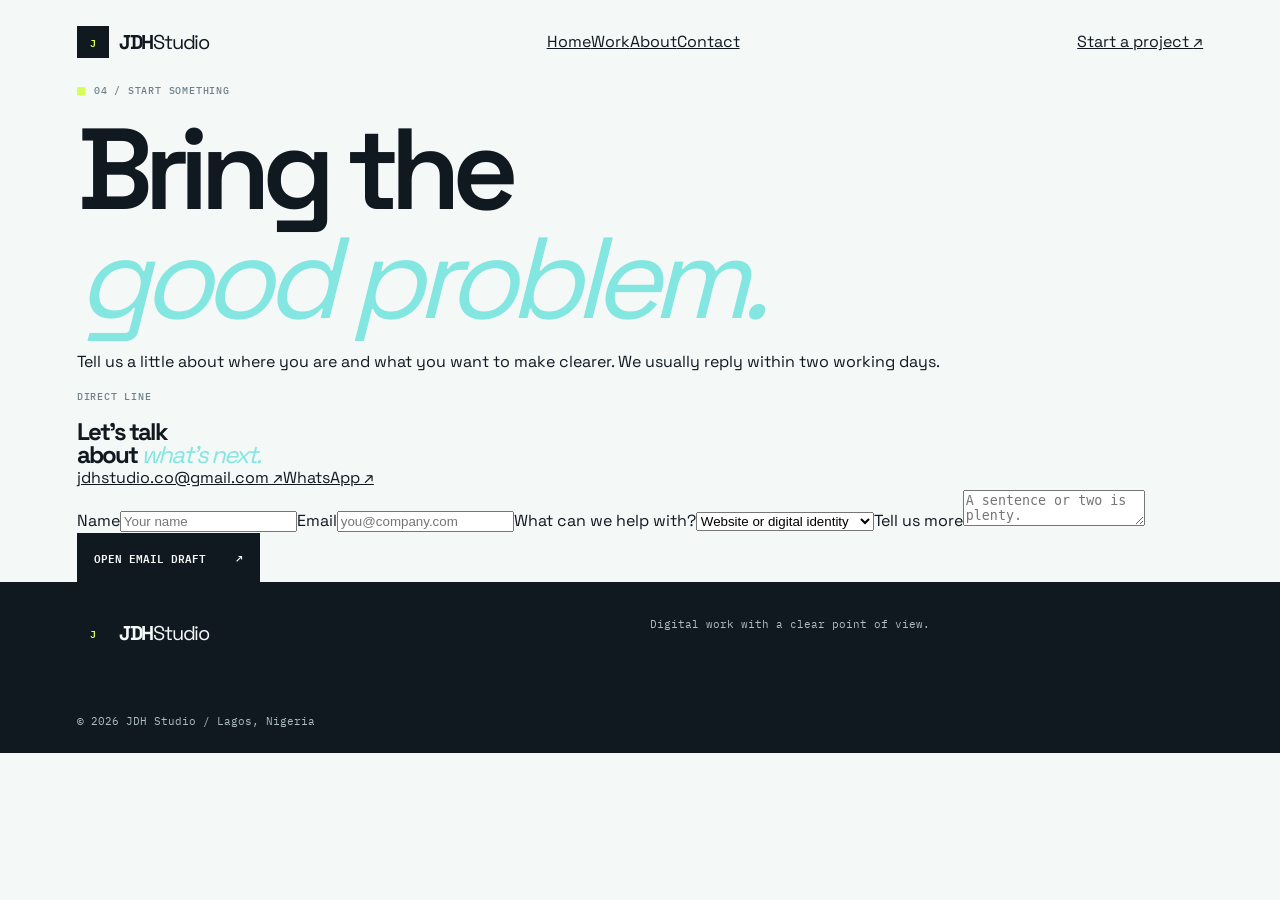
==== commit 294867c5: "Rebuild JDH Studio prototype site" ====
--- a/contact.html
+++ b/contact.html
@@ -1,173 +1,2 @@
 <!doctype html>
-<html lang="en">
-  <head>
-    <meta charset="UTF-8" />
-    <meta name="viewport" content="width=device-width,initial-scale=1" />
-    <meta
-      name="description"
-      content="Contact JDH Studio about a business website, software system, website maintenance plan, or practical AI automation."
-    />
-    <meta
-      property="og:title"
-      content="Contact JDH Studio — Start a Useful Project"
-    />
-    <meta
-      property="og:description"
-      content="Tell JDH Studio what you want to improve, build, or untangle."
-    />
-    <meta property="og:type" content="website" />
-    <meta property="og:url" content="https://jdhstudio.co/contact.html" />
-    <meta property="og:site_name" content="JDH Studio" />
-    <meta
-      property="og:image"
-      content="https://jdhstudio.co/assets/jdh-studio-mark.jpg"
-    />
-    <meta name="twitter:card" content="summary_large_image" />
-    <meta
-      name="twitter:title"
-      content="Contact JDH Studio — Start a Useful Project"
-    />
-    <meta
-      name="twitter:description"
-      content="Tell JDH Studio what you want to improve, build, or untangle."
-    />
-    <title>Contact — JDH Studio</title>
-    <link rel="icon" href="favicon.svg" type="image/svg+xml" />
-    <link rel="canonical" href="https://jdhstudio.co/contact.html" />
-    <link rel="preconnect" href="https://fonts.googleapis.com" />
-    <link rel="preconnect" href="https://fonts.gstatic.com" crossorigin />
-    <link
-      href="https://fonts.googleapis.com/css2?family=DM+Mono:wght@400;500&family=Manrope:wght@400;500;600;700;800&display=swap"
-      rel="stylesheet"
-    />
-    <link rel="stylesheet" href="styles.css" />
-  </head>
-  <body>
-    <a class="skip-link" href="#main">Skip to content</a>
-    <header class="site-header inner-header">
-      <a class="brand" href="index.html"
-        ><span class="brand-mark">J</span><span>JDH <em>Studio</em></span></a
-      ><button
-        class="menu-toggle"
-        type="button"
-        aria-expanded="false"
-        aria-controls="site-nav"
-      >
-        <span></span><span></span><span></span
-        ><span class="sr-only">Open menu</span>
-      </button>
-      <nav id="site-nav" class="site-nav" aria-label="Primary navigation">
-        <a href="studio.html">Studio</a><a href="services.html">Services</a
-        ><a href="work.html">Work</a
-        ><a href="contact.html" aria-current="page">Contact</a
-        ><a
-          class="nav-cta"
-          href="https://wa.me/2348158535742?text=Hi%20JDH%20Studio%2C%20I%27d%20like%20to%20talk%20about%20a%20project."
-          target="_blank"
-          rel="noopener"
-          >WhatsApp us ↗</a
-        >
-      </nav>
-    </header>
-    <main id="main">
-      <section class="page-hero section-shell">
-        <p class="eyebrow"><span></span> Start a conversation</p>
-        <h1>Have a business problem technology could <i>solve?</i></h1>
-        <p>
-          Start with whichever channel is easiest for you. Describe what you
-          want to improve, build or untangle.
-        </p>
-      </section>
-      <section class="contact section-shell">
-        <div class="contact-intro">
-          <p class="eyebrow"><span></span> Send a message</p>
-          <h2>Let’s make something useful.</h2>
-          <p>
-            For quick questions and project enquiries, WhatsApp is often the
-            fastest route.
-          </p>
-          <div class="contact-links">
-            <a
-              href="https://wa.me/2348158535742?text=Hi%20JDH%20Studio%2C%20I%27d%20like%20to%20talk%20about%20a%20project."
-              target="_blank"
-              rel="noopener"
-              >WhatsApp +234 815 853 5742 ↗</a
-            ><a href="mailto:jdhstudio.co@gmail.com">jdhstudio.co@gmail.com ↗</a
-            ><a
-              href="https://instagram.com/jdhstudio.co"
-              target="_blank"
-              rel="noopener"
-              >Instagram @jdhstudio.co ↗</a
-            >
-          </div>
-        </div>
-        <form
-          class="contact-form"
-          action="https://formspree.io/f/xvkpdweq"
-          method="POST"
-        >
-          <div class="form-row">
-            <label for="name">Your name</label
-            ><input id="name" name="name" autocomplete="name" required />
-          </div>
-          <div class="form-row">
-            <label for="email">Email address</label
-            ><input
-              id="email"
-              name="email"
-              type="email"
-              autocomplete="email"
-              required
-            />
-          </div>
-          <div class="form-row">
-            <label for="business"
-              >Business / organisation <span>(optional)</span></label
-            ><input id="business" name="business" autocomplete="organization" />
-          </div>
-          <div class="form-row">
-            <label for="message">What are you looking to solve?</label
-            ><textarea id="message" name="message" rows="4" required></textarea>
-          </div>
-          <button class="button button-primary" type="submit">
-            Send your message ↗
-          </button>
-          <p class="form-note">Your message goes directly to JDH Studio.</p>
-        </form>
-      </section>
-      <section class="questionnaire-band section-shell">
-        <p class="eyebrow"><span></span> Before we talk</p>
-        <h2>Have a website project in mind?</h2>
-        <p>
-          Share a little context through the discovery questionnaire. It helps
-          JDH Studio understand the business, audience, goals, and practical
-          requirements before the first conversation.
-        </p>
-        <a
-          class="button button-secondary"
-          href="https://docs.google.com/forms/d/e/1FAIpQLSfVTciVHb8Uw-OJ8Xt8pPsLcqvG0TJ_dEYjVpORSg9fdDYYOA/viewform"
-          target="_blank"
-          rel="noopener"
-          >Open the discovery questionnaire <span>↗</span></a
-        >
-      </section>
-    </main>
-    <footer class="footer section-shell">
-      <a class="brand" href="index.html"
-        ><span class="brand-mark">J</span><span>JDH <em>Studio</em></span></a
-      >
-      <p>Technology built around your business.</p>
-      <a class="back-top" href="#main">Back to top ↑</a
-      ><small
-        >© <span data-year></span> JDH Studio.
-        <a
-          href="https://instagram.com/jdhstudio.co"
-          target="_blank"
-          rel="noopener"
-          >@jdhstudio.co</a
-        ></small
-      >
-    </footer>
-    <script src="script.js"></script>
-  </body>
-</html>
+<html lang="en"><head><meta charset="UTF-8"><meta name="viewport" content="width=device-width, initial-scale=1.0"><meta name="description" content="Start a project with JDH Studio."><title>Contact — JDH Studio</title><link rel="icon" href="favicon.svg" type="image/svg+xml"><link rel="preconnect" href="https://fonts.googleapis.com"><link rel="preconnect" href="https://fonts.gstatic.com" crossorigin><link href="https://fonts.googleapis.com/css2?family=IBM+Plex+Mono:wght@400;500;600;700&family=Space+Grotesk:wght@400;500;600;700&display=swap" rel="stylesheet"><link rel="stylesheet" href="styles.css"></head><body><a class="skip-link" href="#main">Skip to content</a><header class="site-header"><a class="brand" href="index.html" aria-label="JDH Studio home"><span class="brand-mark">J</span><span>JDH<span>Studio</span></span></a><nav class="site-nav" aria-label="Primary navigation"><a href="index.html">Home</a><a href="work.html">Work</a><a href="about.html">About</a><a class="active" href="contact.html">Contact</a></nav><a class="header-cta" href="contact.html">Start a project <span>↗</span></a></header><main id="main"><section class="page-hero section-wrap"><p class="eyebrow"><span></span> 04 / Start something</p><h1>Bring the<br><i>good problem.</i></h1><p>Tell us a little about where you are and what you want to make clearer. We usually reply within two working days.</p></section><section class="contact-layout section-wrap"><div><p class="eyebrow">Direct line</p><h2>Let’s talk<br>about <i>what’s next.</i></h2><div class="contact-links"><a href="mailto:jdhstudio.co@gmail.com">jdhstudio.co@gmail.com ↗</a><a href="https://wa.me/2348158535742" target="_blank" rel="noopener">WhatsApp ↗</a></div></div><form class="contact-form" id="contact-form"><label>Name<input name="name" required autocomplete="name" placeholder="Your name"></label><label>Email<input type="email" name="email" required autocomplete="email" placeholder="you@company.com"></label><label>What can we help with?<select name="service"><option>Website or digital identity</option><option>Automation or internal tool</option><option>Custom software</option><option>I am still figuring it out</option></select></label><label>Tell us more<textarea name="message" required placeholder="A sentence or two is plenty."></textarea></label><button class="button button-dark" type="submit">Open email draft <span>↗</span></button><p class="form-note" id="form-note" hidden></p></form></section></main><footer class="footer section-wrap"><a class="brand" href="index.html"><span class="brand-mark">J</span><span>JDH<span>Studio</span></span></a><p>Digital work with a clear point of view.</p><small>© 2026 JDH Studio / Lagos, Nigeria</small></footer><script src="script.js"></script></body></html>
--- a/styles.css
+++ b/styles.css
@@ -1,13 +1,12 @@
 :root {
-  --ink: #101010;
-  --paper: #f7f7f5;
-  --soft: #e5e5e2;
-  --line: #1010102b;
-  --accent: #c9a227;
-  --gold-light: #e6ca67;
-  --serif: Georgia, serif;
-  --sans: Manrope, Arial, sans-serif;
-  --mono: "DM Mono", monospace;
+  --ink: #101820;
+  --paper: #f4f8f7;
+  --muted: #708089;
+  --line: #10182020;
+  --acid: #d4ff55;
+  --cyan: #83e6e0;
+  --sans: "Space Grotesk", Arial, sans-serif;
+  --mono: "IBM Plex Mono", monospace;
 }
 * {
   box-sizing: border-box;
@@ -17,1099 +16,516 @@
 }
 body {
   margin: 0;
+  overflow-x: hidden;
   background: var(--paper);
   color: var(--ink);
   font: 16px/1.5 var(--sans);
 }
-.section-shell {
-  padding-inline: max(5vw, 24px);
+a {
+  color: inherit;
 }
 .skip-link {
   position: fixed;
   z-index: 20;
   top: -100px;
-  left: 16px;
-  background: var(--accent);
+  left: 18px;
+  background: var(--acid);
   color: var(--ink);
   padding: 10px 14px;
 }
 .skip-link:focus {
   top: 12px;
 }
+.section-wrap {
+  padding-inline: max(6vw, 24px);
+}
 .site-header {
-  height: 86px;
+  height: 84px;
+  padding: 0 max(6vw, 24px);
   display: flex;
+  justify-content: space-between;
   align-items: center;
-  justify-content: space-between;
-  padding: 0 max(5vw, 24px);
-  position: absolute;
-  z-index: 5;
-  width: 100%;
-  color: var(--paper);
 }
 .brand {
   display: inline-flex;
   align-items: center;
   gap: 10px;
-  font-weight: 800;
+  text-decoration: none;
+  font-weight: 700;
   letter-spacing: -0.06em;
   font-size: 20px;
-  color: inherit;
-  text-decoration: none;
-}
-.brand em {
-  font-family: var(--serif);
+}
+.brand > span:last-child > span {
   font-weight: 400;
 }
 .brand-mark {
   display: grid;
   place-items: center;
-  width: 27px;
-  height: 27px;
-  background: var(--accent);
+  width: 32px;
+  height: 32px;
+  background: var(--ink);
+  color: var(--acid);
+  font: 600 10px var(--mono);
+  letter-spacing: -0.06em;
+}
+.header-note {
+  margin: 0;
+  color: var(--muted);
+  font: 500 10px var(--mono);
+  text-transform: uppercase;
+}
+.header-note span {
   color: var(--ink);
-  font: 500 15px var(--mono);
-}
-.site-nav {
+  margin-left: 8px;
+}
+.hero {
+  position: relative;
+  min-height: 650px;
+  display: grid;
+  align-content: center;
+  padding-top: 72px;
+  overflow: hidden;
+  background: var(--ink);
+  color: var(--paper);
+}
+.hero-copy {
+  position: relative;
+  z-index: 1;
+  max-width: 760px;
+}
+.eyebrow {
   display: flex;
   align-items: center;
-  gap: 32px;
-}
-.site-nav a {
-  color: inherit;
-  text-decoration: none;
-  font-size: 13px;
-  font-weight: 700;
-}
-.site-nav a:not(.nav-cta):hover {
-  text-decoration: underline;
-  text-underline-offset: 5px;
-}
-.nav-cta {
-  border: 1px solid #f4f2ed80;
-  padding: 10px 14px;
-}
-.menu-toggle {
-  display: none;
-}
-.hero {
-  min-height: 750px;
-  background: var(--ink);
-  color: var(--paper);
-  position: relative;
-  overflow: hidden;
-  padding-top: 180px;
-  padding-bottom: 78px;
-  display: flex;
-  flex-direction: column;
-  justify-content: center;
-}
-.hero-grid {
-  position: absolute;
-  inset: 0;
-  background-image:
-    linear-gradient(#f4f2ed0e 1px, transparent 1px),
-    linear-gradient(90deg, #f4f2ed0e 1px, transparent 1px);
-  background-size: 57px 57px;
-  mask-image: linear-gradient(90deg, #000 10%, transparent 77%);
-}
-.hero-copy {
-  position: relative;
-  max-width: 820px;
-  z-index: 1;
-}
-.eyebrow,
-.section-label {
-  font: 500 11px var(--mono);
-  letter-spacing: 0.04em;
+  gap: 9px;
+  margin: 0 0 18px;
+  color: var(--muted);
+  font: 500 10px var(--mono);
+  letter-spacing: 0.08em;
   text-transform: uppercase;
 }
-.eyebrow {
-  display: flex;
-  gap: 9px;
-  align-items: center;
+.hero .eyebrow {
+  color: #b8c6c8;
 }
 .eyebrow span {
   width: 8px;
   height: 8px;
-  background: var(--accent);
   display: inline-block;
-}
-.hero h1,
-.section-top h2,
-.process h2,
-.principles h2,
-.contact h2 {
-  font-size: clamp(3.2rem, 7vw, 7rem);
-  line-height: 0.93;
-  letter-spacing: -0.085em;
-  margin: 22px 0 28px;
-  font-weight: 700;
-}
-.hero h1 i,
+  background: var(--acid);
+}
+h1,
+h2,
+h3 {
+  margin: 0;
+  letter-spacing: -0.08em;
+  line-height: 0.95;
+}
+h1 {
+  font-size: clamp(4.1rem, 9vw, 9rem);
+  font-weight: 600;
+}
+h1 i,
 h2 i {
-  font-family: var(--serif);
   font-weight: 400;
-}
-.hero-text {
-  max-width: 535px;
+  color: var(--cyan);
+}
+.hero-copy > p:not(.eyebrow) {
+  max-width: 475px;
+  margin: 28px 0 34px;
+  color: #c2d0d2;
   font-size: 18px;
-  line-height: 1.65;
-  color: #c8c9c6;
-  margin: 0;
-}
-.hero-actions {
-  display: flex;
-  gap: 12px;
-  margin-top: 38px;
+  line-height: 1.7;
 }
 .button {
   display: inline-flex;
-  gap: 23px;
   align-items: center;
   justify-content: space-between;
-  font: 700 13px var(--sans);
+  gap: 30px;
+  padding: 14px 16px;
+  border: 1px solid transparent;
   text-decoration: none;
-  border: 1px solid transparent;
-  padding: 14px 16px;
+  font: 600 11px var(--mono);
+  text-transform: uppercase;
   cursor: pointer;
   transition:
     transform 0.2s,
     background 0.2s;
 }
 .button:hover {
-  transform: translateY(-2px);
-}
-.button-primary {
-  background: var(--accent);
+  transform: translateY(-3px);
+}
+.button-accent {
+  background: var(--acid);
   color: var(--ink);
 }
-.button-primary span {
-  font-size: 18px;
-}
-.button-secondary {
-  border-color: #f4f2ed73;
+.button-dark {
+  background: var(--ink);
   color: var(--paper);
 }
-.hero-art {
-  position: absolute;
-  right: 6vw;
-  top: 50%;
-  width: 390px;
-  height: 390px;
-  transform: translateY(-45%);
-  opacity: 0.95;
-}
-.orbit {
-  position: absolute;
-  border: 1px solid #d8ff5459;
-  border-radius: 50%;
-  left: 50%;
-  top: 50%;
-  transform: translate(-50%, -50%);
-}
-.orbit-a {
-  width: 370px;
-  height: 150px;
-  transform: translate(-50%, -50%) rotate(31deg);
-}
-.orbit-b {
-  width: 370px;
-  height: 150px;
-  transform: translate(-50%, -50%) rotate(-31deg);
-}
-.orbit-c {
-  width: 260px;
-  height: 260px;
-  border-color: #f4f2ed38;
-}
-.core {
+.button-quiet {
+  background: transparent;
+  border-color: var(--line);
+  color: var(--ink);
+}
+.hero-grid {
   position: absolute;
   inset: 0;
-  margin: auto;
-  width: 112px;
-  height: 112px;
+  overflow: hidden;
+  background-image:
+    linear-gradient(#f4f8f714 1px, transparent 1px),
+    linear-gradient(90deg, #f4f8f714 1px, transparent 1px);
+  background-size: 72px 72px;
+  mask-image: linear-gradient(90deg, #000 0%, transparent 80%);
+}
+.hero-glow {
+  position: absolute;
+  width: 480px;
+  height: 480px;
+  right: 8%;
+  top: 10%;
+  border: 1px solid #83e6e044;
   border-radius: 50%;
-  background: var(--accent);
-  color: var(--ink);
+  box-shadow: 0 0 80px #83e6e014;
+}
+.hero-line {
+  position: absolute;
+  width: 100%;
+  height: 1px;
+  background: #83e6e033;
+  transform: rotate(-27deg);
+}
+.line-one {
+  top: 38%;
+  left: 38%;
+}
+.line-two {
+  top: 71%;
+  left: 53%;
+  transform: rotate(31deg);
+}
+.hero-orb {
+  position: absolute;
+  border-radius: 50%;
+  background: var(--cyan);
+  box-shadow:
+    0 0 0 8px #83e6e01f,
+    0 0 40px #83e6e099;
+}
+.orb-one {
+  width: 11px;
+  height: 11px;
+  right: 31%;
+  top: 31%;
+}
+.orb-two {
+  width: 7px;
+  height: 7px;
+  right: 18%;
+  top: 67%;
+  background: var(--acid);
+}
+.hero-status {
+  position: absolute;
+  bottom: 25px;
+  left: max(6vw, 24px);
+  right: max(6vw, 24px);
   display: flex;
-  flex-direction: column;
   align-items: center;
-  justify-content: center;
-  line-height: 1;
-}
-.core span {
-  font: 500 28px var(--mono);
-}
-.core small {
-  font: 500 8px var(--mono);
-  letter-spacing: 0.16em;
-  margin-top: 7px;
-}
-.signal {
-  position: absolute;
-  font: 500 9px var(--mono);
-  letter-spacing: 0.05em;
-  display: flex;
-  gap: 7px;
-  align-items: center;
-  color: #d4d6cc;
-}
-.signal b {
-  width: 6px;
-  height: 6px;
-  background: var(--accent);
-  border-radius: 100%;
-  box-shadow: 0 0 0 5px #d8ff541f;
-}
-.signal-one {
-  top: 62px;
-  right: 3px;
-}
-.signal-two {
-  bottom: 65px;
-  right: 0;
-}
-.signal-three {
-  bottom: 10px;
-  left: 50px;
-}
-.hero-footer {
-  position: absolute;
-  bottom: 33px;
-  left: max(5vw, 24px);
-  right: max(5vw, 24px);
+  gap: 10px;
+  color: #aebdc0;
+  font: 500 10px var(--mono);
+  text-transform: uppercase;
+}
+.status-dot {
+  width: 7px;
+  height: 7px;
+  background: var(--acid);
+  border-radius: 50%;
+}
+.status-line {
+  height: 1px;
+  width: 80px;
+  background: #aebdc055;
+}
+.assistant {
+  display: grid;
+  grid-template-columns: 0.78fr 1.22fr;
+  gap: 8vw;
+  align-items: start;
+  padding-top: 140px;
+  padding-bottom: 150px;
+}
+.assistant-intro {
+  padding-top: 35px;
+}
+.assistant-intro h2 {
+  font-size: clamp(3rem, 5.5vw, 6rem);
+}
+.assistant-intro > p:last-child {
+  max-width: 350px;
+  margin-top: 30px;
+  color: var(--muted);
+  line-height: 1.7;
+}
+.assistant-card {
+  border: 1px solid var(--line);
+  background: #fff;
+  padding: 30px;
+  box-shadow: 12px 12px 0 var(--cyan);
+}
+.progress-row {
   display: flex;
   justify-content: space-between;
-  font: 500 10px var(--mono);
-  letter-spacing: 0.05em;
+  color: var(--muted);
+  font: 500 10px var(--mono);
   text-transform: uppercase;
 }
-.hero-footer p {
-  margin: 0;
-  color: #8d908c;
-}
-.hero-footer a {
+.progress-track {
+  height: 3px;
+  background: #dfe8e8;
+  margin: 12px 0 40px;
+}
+.progress-track span {
+  display: block;
+  width: 33%;
+  height: 100%;
+  background: var(--ink);
+  transition: width 0.3s;
+}
+.question {
+  display: none;
+  border: 0;
+  padding: 0;
+  margin: 0;
+}
+.question.active {
+  display: block;
+}
+.question legend {
+  padding: 0;
+  font-size: 28px;
+  font-weight: 600;
+  letter-spacing: -0.05em;
+}
+.question-note {
+  margin: 8px 0 22px;
+  color: var(--muted);
+  font-size: 13px;
+}
+.choice-grid {
+  display: grid;
+  grid-template-columns: 1fr 1fr;
+  gap: 10px;
+}
+.choice {
+  display: block;
+  cursor: pointer;
+}
+.choice input {
+  position: absolute;
+  opacity: 0;
+}
+.choice > span {
+  display: block;
+  height: 100%;
+  border: 1px solid var(--line);
+  padding: 16px;
+  transition:
+    background 0.2s,
+    border 0.2s,
+    transform 0.2s;
+}
+.choice:hover > span {
+  transform: translateY(-2px);
+  border-color: var(--ink);
+}
+.choice input:checked + span {
+  border-color: var(--ink);
+  background: var(--ink);
   color: var(--paper);
-  text-decoration: none;
-}
-.hero-footer a span {
-  color: var(--accent);
-  padding-left: 8px;
-}
-.intro {
-  padding-top: 155px;
-  padding-bottom: 155px;
-  display: grid;
-  grid-template-columns: 1fr 2.3fr;
-  gap: 9vw;
-}
-.section-label {
-  display: flex;
-  gap: 15px;
-  align-items: center;
-  margin: 0;
-}
-.section-label span {
-  color: #777;
-}
-.section-label p {
-  margin: 0;
-}
-.display-copy {
-  font-size: clamp(2rem, 3.75vw, 4rem);
-  letter-spacing: -0.07em;
-  line-height: 1.08;
-  max-width: 890px;
-  margin: 0;
-}
-.display-copy strong {
-  font-family: var(--serif);
-  font-weight: 400;
-}
-.body-copy {
-  font-size: 17px;
-  max-width: 455px;
-  line-height: 1.7;
-  margin: 34px 0 0;
-}
-.services {
-  background: var(--soft);
-  padding-top: 126px;
-  padding-bottom: 120px;
-}
-.section-top {
+}
+.choice b {
+  display: block;
+  margin-bottom: 25px;
+  color: var(--muted);
+  font: 500 10px var(--mono);
+}
+.choice strong {
+  display: block;
+  font-size: 18px;
+  letter-spacing: -0.04em;
+}
+.choice small {
+  display: block;
+  margin-top: 7px;
+  color: var(--muted);
+  font-size: 11px;
+  line-height: 1.45;
+}
+.choice input:checked + span small,
+.choice input:checked + span b {
+  color: #b8c6c8;
+}
+.choice-stack {
+  display: grid;
+  gap: 10px;
+}
+.choice-stack .choice > span {
+  display: grid;
+  grid-template-columns: 42px 1fr;
+  gap: 5px 12px;
+  align-items: start;
+}
+.choice-stack .choice b {
+  grid-row: span 2;
+  margin: 0;
+}
+.choice-stack .choice small {
+  grid-column: 2;
+}
+.form-actions {
   display: flex;
   justify-content: space-between;
-  align-items: flex-start;
-  margin-bottom: 70px;
-}
-.section-top h2 {
-  font-size: clamp(2.4rem, 5vw, 5.3rem);
-  margin: 0;
-}
-.service-list {
-  border-top: 1px solid var(--line);
-}
-.service-card {
-  display: grid;
-  grid-template-columns: 16% 1fr 34px;
-  gap: 30px;
-  padding: 28px 0;
-  border-bottom: 1px solid var(--line);
-  align-items: start;
-  transition: padding 0.25s;
-}
-.service-card:hover {
-  padding-inline: 15px;
-}
-.service-number,
-.project-type {
-  font: 500 10px var(--mono);
-  letter-spacing: 0.05em;
-  text-transform: uppercase;
-}
-.service-card h3 {
-  font-size: clamp(1.6rem, 2.7vw, 3rem);
-  line-height: 0.98;
-  letter-spacing: -0.075em;
-  margin: 0;
-}
-.service-card p {
-  max-width: 485px;
-  font-size: 14px;
-  line-height: 1.6;
-  margin: 17px 0 0;
-}
-.service-card a {
-  color: inherit;
-  text-decoration: none;
-  font-size: 27px;
-  line-height: 1;
-}
-.work {
-  background: var(--ink);
-  color: var(--paper);
-  padding-top: 125px;
-  padding-bottom: 125px;
-}
-.work .section-label span {
-  color: #858782;
-}
-.project-grid {
-  display: grid;
-  grid-template-columns: 1.15fr 0.85fr;
-  gap: 18px;
-}
-.project {
-  background: #15191e;
-}
-.project-feature {
-  grid-row: span 2;
-}
-.project-visual {
-  height: 285px;
-  position: relative;
-  overflow: hidden;
-  background: #1b2128;
-}
-.project-feature .project-visual {
-  height: 585px;
-}
-.project-info {
-  padding: 25px 27px 30px;
-}
-.project-type {
-  color: var(--accent);
-  margin: 0 0 15px;
-}
-.project-info h3 {
-  font-size: clamp(1.6rem, 2.6vw, 2.8rem);
-  line-height: 1;
-  letter-spacing: -0.07em;
-  margin: 0;
-}
-.project-info > p:last-child {
-  max-width: 470px;
-  margin: 17px 0 0;
-  color: #aeb1ae;
-  font-size: 14px;
-  line-height: 1.65;
-}
-.automation-visual {
-  background: linear-gradient(140deg, #1b2529, #111518);
-}
-.flow-card {
-  position: absolute;
-  border: 1px solid #f4f2ed52;
-  background: #252e31;
-  padding: 12px;
-  font: 500 10px var(--mono);
-}
-.flow-a {
-  left: 12%;
-  top: 17%;
-}
-.flow-b {
-  right: 15%;
-  top: 43%;
-  background: var(--accent);
+  align-items: center;
+  margin-top: 30px;
+}
+.result h3 {
+  max-width: 550px;
+  margin: 0 0 18px;
+  font-size: clamp(2.5rem, 4vw, 4.5rem);
+}
+.result > p:not(.eyebrow) {
+  max-width: 550px;
+  color: var(--muted);
+  font-size: 16px;
+  line-height: 1.7;
+}
+.result-summary {
+  display: grid;
+  gap: 8px;
+  margin: 28px 0;
+  padding: 18px;
+  background: #edf4f3;
   color: var(--ink);
-  border: 0;
-}
-.flow-c {
-  left: 18%;
-  bottom: 13%;
-}
-.flow-line {
-  position: absolute;
-  height: 1px;
-  background: var(--accent);
-  opacity: 0.85;
-  transform-origin: left;
-}
-.line-a {
-  width: 160px;
-  left: 29%;
-  top: 30%;
-  transform: rotate(25deg);
-}
-.line-b {
-  width: 170px;
-  left: 31%;
-  top: 66%;
-  transform: rotate(-20deg);
-}
-.flow-node {
-  position: absolute;
-  top: 45%;
-  left: 45%;
-  font-size: 50px;
-  color: var(--accent);
-}
-.web-visual {
-  display: grid;
-  place-items: center;
-  background: #d9d6cc;
-}
-.browser {
-  width: 69%;
-  height: 65%;
-  background: #0c1014;
-  padding: 13px;
-  box-shadow: 14px 14px 0 #0a0d1130;
-  transform: rotate(-5deg);
-}
-.browser-top {
-  display: flex;
-  gap: 4px;
-}
-.browser-top i {
-  width: 5px;
-  height: 5px;
-  border-radius: 50%;
-  background: var(--accent);
-}
-.browser-screen {
-  height: calc(100% - 15px);
-  border: 1px solid #d8ff548c;
-  margin-top: 9px;
-  padding: 17px;
-  color: var(--paper);
-  display: flex;
-  flex-direction: column;
-  justify-content: space-between;
-}
-.browser-screen span {
-  font: 700 clamp(18px, 2.8vw, 33px)/0.88 var(--sans);
-  letter-spacing: -0.08em;
-}
-.browser-screen b {
-  width: 55%;
-  height: 2px;
-  background: var(--accent);
-}
-.browser-screen small {
-  font: 500 7px var(--mono);
-  letter-spacing: 0.12em;
-}
-.code-visual {
-  background: #101419;
-  padding: 37px;
-}
-.code-visual pre {
-  margin: 0;
-  color: #b9c4ba;
-  font: 13px/1.9 var(--mono);
-}
-.code-visual code {
-  color: #d8ff54;
-}
-.code-dot {
-  position: absolute;
-  width: 15px;
-  height: 15px;
-  border-radius: 50%;
-  background: var(--accent);
-  right: 28px;
-  bottom: 25px;
-}
-.work-note {
-  font-size: 16px;
-  margin: 54px 0 0;
-  color: #aeb1ae;
-}
-.work-note a {
-  color: var(--accent);
-  text-decoration: none;
-  margin-left: 6px;
-}
-.process {
-  padding-top: 130px;
-  padding-bottom: 130px;
-  display: grid;
-  grid-template-columns: 1fr 2.3fr;
-  gap: 9vw;
-}
-.process-heading {
-  margin-bottom: 58px;
-}
-.process h2 {
-  font-size: clamp(2.8rem, 5vw, 5.3rem);
-  margin: 0;
-}
-.process-heading > p {
-  max-width: 390px;
-  margin: 25px 0 0;
-  font-size: 16px;
-}
-.process-list {
-  grid-column: 2;
-  margin: 0;
-  padding: 0;
-  list-style: none;
-  border-top: 1px solid var(--line);
-}
-.process-list li {
-  display: grid;
-  grid-template-columns: 16% 1fr;
-  padding: 23px 0;
-  border-bottom: 1px solid var(--line);
-}
-.process-list li > span {
-  font: 500 10px var(--mono);
-  color: #777;
-}
-.process-list h3 {
-  font-size: 26px;
-  letter-spacing: -0.06em;
-  line-height: 1;
-  margin: 0;
-}
-.process-list p {
-  font-size: 14px;
-  max-width: 440px;
-  margin: 9px 0 0;
-}
-.principles {
-  padding-bottom: 130px;
-}
-.principles-panel {
-  padding: 70px;
-  min-height: 510px;
-  background: var(--accent);
-  display: flex;
-  flex-direction: column;
-  justify-content: space-between;
-}
-.principles h2 {
-  font-size: clamp(2.7rem, 5vw, 5.2rem);
-  margin: 24px 0;
-}
-.principle-grid {
-  display: grid;
-  grid-template-columns: repeat(4, 1fr);
-  gap: 30px;
-}
-.principle-grid p {
-  font-size: 13px;
-  line-height: 1.55;
-  margin: 0;
-}
-.principle-grid b {
-  display: block;
-  font-size: 15px;
-  margin-bottom: 7px;
-}
-.contact {
-  padding-top: 125px;
-  padding-bottom: 125px;
-  background: var(--soft);
-  display: grid;
-  grid-template-columns: 1fr 1fr;
-  gap: 9vw;
-}
-.contact h2 {
-  font-size: clamp(2.8rem, 5vw, 5.2rem);
-  margin: 23px 0;
-}
-.contact-intro > p:last-child {
-  max-width: 380px;
-  font-size: 16px;
-  line-height: 1.65;
-}
-.contact-form {
-  padding-top: 10px;
-}
-.form-row {
-  border-top: 1px solid var(--line);
-  padding: 16px 0;
-}
-.form-row:last-of-type {
-  border-bottom: 1px solid var(--line);
-}
-label {
-  display: block;
-  font-size: 12px;
-  font-weight: 700;
-  margin-bottom: 8px;
-}
-label span {
-  font-weight: 400;
-  color: #777;
-}
-input,
-textarea {
-  display: block;
-  width: 100%;
-  border: 0;
-  background: transparent;
-  padding: 2px 0;
-  font: 16px var(--sans);
-  color: var(--ink);
-  outline-offset: 6px;
-  resize: vertical;
-}
-.contact-form .button {
-  margin-top: 24px;
-}
-.form-note {
-  font-size: 11px;
-  line-height: 1.5;
-  color: #656762;
-  margin: 15px 0 0;
-}
-.form-note code {
-  font-family: var(--mono);
-}
-.reviews-preview {
-  padding-top: 105px;
-  padding-bottom: 105px;
-}
-.review-preview-grid,
-.reviews-layout {
-  display: grid;
-  grid-template-columns: minmax(0, 0.9fr) minmax(0, 1.1fr);
-  gap: 8vw;
-  align-items: center;
-  margin-top: 35px;
-}
-.review-card {
-  border: 1px solid var(--line);
-  background: var(--paper);
-  padding: 34px;
-  box-shadow: 9px 9px 0 var(--ink);
-}
-.review-stars {
-  margin: 0 0 20px;
-  color: var(--accent);
-  font-size: 22px;
-  letter-spacing: 0.12em;
-}
-.review-card blockquote {
-  margin: 0;
-  font: 400 clamp(1.8rem, 3.2vw, 3.5rem)/1.02 var(--serif);
-}
-.review-author {
-  margin: 30px 0 3px;
-  font-weight: 800;
-}
-.review-context,
-.legal-updated {
-  margin: 0;
-  color: #656762;
-  font: 500 10px var(--mono);
-  letter-spacing: 0.05em;
-  text-transform: uppercase;
-}
-.review-preview-copy h2,
-.review-invite h2 {
-  margin: 0 0 20px;
-  font-size: clamp(2.5rem, 5vw, 5rem);
-  line-height: 0.95;
-  letter-spacing: -0.08em;
-}
-.review-preview-copy p,
-.review-invite p,
-.questionnaire-band > p:not(.eyebrow) {
-  max-width: 510px;
-  color: #656762;
-  line-height: 1.7;
-}
-.review-form-section,
-.questionnaire-band {
-  padding-top: 90px;
-  padding-bottom: 90px;
-  background: var(--soft);
-}
-.review-form {
-  max-width: 720px;
-  margin: 0 auto;
-}
-.rating-field {
-  border: 0;
-  border-bottom: 1px solid var(--line);
-  margin: 0;
-  padding: 20px 0;
-}
-.rating-field legend {
-  padding: 0;
-  font-size: 13px;
-  font-weight: 700;
-}
-.rating-options {
+  font: 500 11px var(--mono);
+}
+.result-summary span {
+  color: var(--muted);
+}
+.result-actions {
   display: flex;
   flex-wrap: wrap;
   gap: 10px;
-  margin-top: 12px;
-}
-.rating-options label {
+}
+.proof {
+  padding-top: 100px;
+  padding-bottom: 120px;
+  background: #dce9e7;
+}
+.proof-label {
+  display: flex;
+  justify-content: space-between;
+  margin-bottom: 45px;
+  color: var(--muted);
+  font: 500 10px var(--mono);
+  text-transform: uppercase;
+}
+.proof-label p {
+  margin: 0;
+}
+.proof-grid {
+  display: grid;
+  grid-template-columns: repeat(3, 1fr);
+  gap: 30px;
+}
+.proof-item {
+  border-top: 1px solid var(--line);
+  padding-top: 18px;
+}
+.proof-item > span {
+  color: var(--muted);
+  font: 500 10px var(--mono);
+}
+.proof-item h3 {
+  margin: 25px 0 8px;
+  font-size: 26px;
+}
+.proof-item p {
+  max-width: 250px;
+  margin: 0;
+  color: #5c6b6d;
+  font-size: 13px;
+  line-height: 1.6;
+}
+.closing {
+  display: grid;
+  grid-template-columns: 1fr 300px;
+  gap: 10vw;
+  align-items: center;
+  padding-top: 150px;
+  padding-bottom: 150px;
+}
+.closing-copy {
+  max-width: 650px;
+}
+.closing-copy h2 {
+  font-size: clamp(3rem, 6vw, 6.5rem);
+}
+.closing-copy > p:not(.eyebrow) {
+  max-width: 480px;
+  margin: 28px 0;
+  color: var(--muted);
+  font-size: 17px;
+  line-height: 1.7;
+}
+.closing-mark {
+  width: 260px;
+  height: 260px;
+  display: grid;
+  place-content: center;
   border: 1px solid var(--line);
-  padding: 8px 10px;
-  font: 500 11px var(--mono);
-  cursor: pointer;
-}
-.rating-options input {
-  display: inline-block;
-  width: auto;
-  margin: 0 4px 0 0;
-}
-.review-form select {
-  width: 100%;
-  border: 0;
-  background: transparent;
-  padding: 2px 0;
+  border-radius: 50%;
   color: var(--ink);
-  font: 16px var(--sans);
-}
-.questionnaire-band h2 {
-  max-width: 780px;
-  margin: 18px 0 20px;
-  font-size: clamp(2.5rem, 5vw, 5rem);
-  line-height: 0.95;
-  letter-spacing: -0.08em;
-}
-.questionnaire-band > p:not(.eyebrow) {
-  margin-bottom: 28px;
-}
-.legal-content {
-  max-width: 900px;
-  padding-top: 85px;
-  padding-bottom: 100px;
-}
-.legal-content h2 {
-  margin: 45px 0 12px;
-  font-size: clamp(1.8rem, 3vw, 3rem);
-  line-height: 1;
-  letter-spacing: -0.06em;
-}
-.legal-content p {
-  max-width: 720px;
-  color: #444641;
-  line-height: 1.75;
-}
-.legal-content a {
-  color: inherit;
+  text-align: center;
+  transform: rotate(-12deg);
+}
+.closing-mark span {
+  font-size: 70px;
   font-weight: 700;
-}
-.legal-note {
-  border-left: 3px solid var(--accent);
-  margin-top: 60px;
-  padding-left: 18px;
-  font-size: 13px;
-}
-.footer-legal-links {
-  grid-column: 1 / -1;
-  display: flex;
-  flex-wrap: wrap;
-  gap: 14px;
-  margin-top: 18px;
-  font: 10px var(--mono);
-  text-transform: uppercase;
-}
-.footer-legal-links a {
-  color: var(--paper);
-  text-underline-offset: 4px;
+  letter-spacing: -0.12em;
+}
+.closing-mark small {
+  font: 500 10px var(--mono);
+  letter-spacing: 0.16em;
 }
 .footer {
+  display: grid;
+  grid-template-columns: 1fr 1fr;
+  gap: 20px;
   background: var(--ink);
   color: var(--paper);
-  padding-top: 50px;
-  padding-bottom: 27px;
-  display: grid;
-  grid-template-columns: 1fr 1fr auto;
-  gap: 20px;
-  align-items: start;
+  padding-top: 35px;
+  padding-bottom: 25px;
 }
 .footer p,
-.footer small,
-.back-top {
-  margin: 0;
-  font-size: 12px;
-  color: #aeb1ae;
-}
-.back-top {
-  color: var(--paper);
-  text-decoration: none;
+.footer small {
+  margin: 0;
+  color: #aebdc0;
+  font: 11px var(--mono);
 }
 .footer small {
   grid-column: 1/-1;
-  margin-top: 70px;
-  font: 10px var(--mono);
-  letter-spacing: 0.04em;
+  margin-top: 45px;
 }
 .reveal {
   opacity: 0;
   transform: translateY(18px);
   transition:
-    opacity 0.65s ease,
-    transform 0.65s ease;
+    opacity 0.7s ease,
+    transform 0.7s ease;
 }
 .reveal.is-visible {
   opacity: 1;
   transform: none;
-}
-@media (max-width: 800px) {
-  .review-preview-grid,
-  .reviews-layout {
-    grid-template-columns: 1fr;
-    gap: 45px;
-  }
-  .review-card {
-    padding: 25px;
-  }
-  .site-header {
-    height: 74px;
-  }
-  .menu-toggle {
-    display: flex;
-    width: 38px;
-    height: 38px;
-    padding: 8px;
-    flex-direction: column;
-    justify-content: center;
-    gap: 5px;
-    border: 1px solid #f4f2ed66;
-    background: transparent;
-  }
-  .menu-toggle span:not(.sr-only) {
-    height: 1px;
-    background: var(--paper);
-    width: 100%;
-  }
-  .site-nav {
-    display: none;
-    position: absolute;
-    top: 74px;
-    left: 0;
-    right: 0;
-    background: var(--ink);
-    padding: 18px max(5vw, 24px) 25px;
-    align-items: stretch;
-    gap: 0;
-    border-top: 1px solid #f4f2ed2e;
-  }
-  .site-nav.open {
-    display: flex;
-    flex-direction: column;
-  }
-  .site-nav a {
-    padding: 12px 0;
-  }
-  .site-nav .nav-cta {
-    margin-top: 8px;
-    text-align: center;
-  }
-  .hero {
-    min-height: 700px;
-    padding-top: 135px;
-    padding-bottom: 100px;
-  }
-  .hero-art {
-    width: 250px;
-    height: 250px;
-    right: -59px;
-    top: 47%;
-    opacity: 0.56;
-  }
-  .hero h1 {
-    font-size: clamp(3.2rem, 11vw, 5rem);
-  }
-  .hero-text {
-    font-size: 16px;
-    max-width: 440px;
-  }
-  .hero-footer {
-    bottom: 28px;
-  }
-  .hero-footer p {
-    display: none;
-  }
-  .intro,
-  .process,
-  .contact {
-    grid-template-columns: 1fr;
-    gap: 38px;
-    padding-top: 90px;
-    padding-bottom: 90px;
-  }
-  .section-top {
-    display: block;
-    margin-bottom: 45px;
-  }
-  .section-top h2 {
-    margin-top: 25px;
-  }
-  .services,
-  .work {
-    padding-top: 90px;
-    padding-bottom: 90px;
-  }
-  .service-card {
-    grid-template-columns: 50px 1fr 25px;
-    gap: 14px;
-  }
-  .service-card p {
-    font-size: 13px;
-  }
-  .project-grid {
-    grid-template-columns: 1fr;
-  }
-  .project-feature {
-    grid-row: auto;
-  }
-  .project-feature .project-visual {
-    height: 350px;
-  }
-  .project-visual {
-    height: 260px;
-  }
-  .process-heading {
-    margin-bottom: 4px;
-  }
-  .process-list {
-    grid-column: auto;
-  }
-  .principles {
-    padding-bottom: 90px;
-  }
-  .principles-panel {
-    padding: 35px 26px;
-    min-height: 0;
-  }
-  .principle-grid {
-    grid-template-columns: 1fr 1fr;
-    gap: 26px 20px;
-    margin-top: 25px;
-  }
-  .contact {
-    gap: 32px;
-  }
-  .footer {
-    grid-template-columns: 1fr auto;
-  }
-  .footer p {
-    display: none;
-  }
-  .footer small {
-    margin-top: 36px;
-  }
-  .hero-actions {
-    flex-wrap: wrap;
-  }
-  .button {
-    padding: 13px 15px;
-  }
-}
-@media (max-width: 430px) {
-  .section-shell {
-    padding-inline: 20px;
-  }
-  .hero h1 {
-    font-size: 3.25rem;
-  }
-  .hero-actions {
-    display: grid;
-    grid-template-columns: 1fr;
-  }
-  .hero-actions .button {
-    width: 100%;
-  }
-  .hero-art {
-    right: -85px;
-    top: 44%;
-  }
-  .hero-footer a {
-    font-size: 9px;
-  }
-  .intro,
-  .process,
-  .contact {
-    padding-top: 75px;
-    padding-bottom: 75px;
-  }
-  .services,
-  .work {
-    padding-top: 75px;
-    padding-bottom: 75px;
-  }
-  .service-card h3 {
-    font-size: 1.55rem;
-  }
-  .service-card {
-    grid-template-columns: 37px 1fr 20px;
-    gap: 10px;
-  }
-  .service-number {
-    font-size: 9px;
-  }
-  .project-info {
-    padding: 21px;
-  }
-  .project-feature .project-visual {
-    height: 295px;
-  }
-  .process-list li {
-    grid-template-columns: 42px 1fr;
-  }
-  .principle-grid {
-    grid-template-columns: 1fr;
-  }
-  .footer {
-    padding-inline: 20px;
-  }
-  .footer .brand {
-    font-size: 18px;
-  }
-  .footer small {
-    font-size: 9px;
-  }
-  .code-visual {
-    padding: 27px 20px;
-  }
-  .code-visual pre {
-    font-size: 11px;
-  }
 }
 .sr-only {
   position: absolute;
@@ -1122,831 +538,84 @@
   white-space: nowrap;
   border: 0;
 }
-.founder {
-  background: #15191e;
-  color: var(--paper);
-  display: grid;
-  grid-template-columns: 42% 1fr;
-  gap: 9vw;
-  align-items: center;
-  padding-top: 100px;
-  padding-bottom: 100px;
-}
-.founder-image {
-  align-self: stretch;
-  min-height: 500px;
-  background: var(--accent);
-  overflow: hidden;
-}
-.founder-image img {
-  display: block;
-  width: 100%;
-  height: 100%;
-  object-fit: cover;
-  object-position: center 24%;
-}
-.founder h2 {
-  font-size: clamp(2.5rem, 4.5vw, 4.6rem);
-  line-height: 0.98;
-  letter-spacing: -0.08em;
-  margin: 24px 0;
-}
-.founder-copy > p:not(.eyebrow):not(.founder-signoff) {
-  max-width: 450px;
-  color: #c2c5c1;
-  font-size: 16px;
-  line-height: 1.7;
-}
-.founder-signoff {
-  font: 700 16px/1.15 var(--sans);
-  letter-spacing: -0.04em;
-  margin-top: 36px;
-}
-.founder-signoff span {
-  font: 500 10px var(--mono);
-  letter-spacing: 0.15em;
-  text-transform: uppercase;
-  color: var(--accent);
+:focus-visible {
+  outline: 2px solid var(--acid);
+  outline-offset: 4px;
 }
 @media (max-width: 800px) {
-  .founder {
+  .header-note {
+    display: none;
+  }
+  .header-cta {
+    display: none;
+  }
+  .hero {
+    min-height: 650px;
+  }
+  .hero-copy {
+    padding-bottom: 35px;
+  }
+  .hero-glow {
+    right: -190px;
+    top: 17%;
+    width: 400px;
+    height: 400px;
+  }
+  .assistant {
+    grid-template-columns: 1fr;
+    gap: 45px;
+    padding-top: 90px;
+    padding-bottom: 100px;
+  }
+  .assistant-intro {
+    padding-top: 0;
+  }
+  .assistant-card {
+    padding: 20px;
+    box-shadow: 7px 7px 0 var(--cyan);
+  }
+  .choice-grid {
+    grid-template-columns: 1fr;
+  }
+  .question legend {
+    font-size: 25px;
+  }
+  .proof {
+    padding-top: 75px;
+    padding-bottom: 90px;
+  }
+  .proof-grid {
     grid-template-columns: 1fr;
     gap: 35px;
-    padding-top: 75px;
-    padding-bottom: 75px;
-  }
-  .founder-image {
-    min-height: 430px;
-    max-height: 600px;
-  }
-  .founder-copy {
-    padding-right: 0;
-  }
-}
-@media (max-width: 430px) {
-  .founder {
-    padding-top: 60px;
-    padding-bottom: 60px;
-  }
-  .founder-image {
-    min-height: 380px;
-  }
-  .founder h2 {
-    font-size: 2.6rem;
-  }
-}
-.footer-mark {
-  grid-column: 1/-1;
-  width: 175px;
-  height: auto;
-  display: block;
-  margin-top: 26px;
-  mix-blend-mode: screen;
-}
-.hero {
-  background:
-    radial-gradient(circle at 76% 44%, #c9a22718 0, transparent 25%), var(--ink);
-}
-.hero-grid {
-  animation: grid-drift 24s linear infinite;
-}
-.hero-art {
-  filter: drop-shadow(0 0 30px #c9a22718);
-}
-.orbit-a {
-  animation: orbit-spin 17s linear infinite;
-}
-.orbit-b {
-  animation: orbit-spin-reverse 23s linear infinite;
-}
-.orbit-c {
-  animation: orbit-pulse 4s ease-in-out infinite;
-}
-.core {
-  box-shadow: 0 0 0 0 #c9a22755;
-  animation: core-pulse 3.5s ease-in-out infinite;
-}
-.signal b {
-  background: var(--accent);
-  box-shadow: 0 0 0 5px #c9a2271f;
-  animation: signal-blink 2.4s ease-in-out infinite;
-}
-.signal-two b {
-  animation-delay: 0.7s;
-}
-.signal-three b {
-  animation-delay: 1.3s;
-}
-.service-card h3 {
-  position: relative;
-}
-.service-card h3:before {
-  content: "✦";
-  display: inline-block;
-  color: var(--accent);
-  font: 500 17px var(--mono);
-  margin-right: 12px;
-  transform: translateY(-0.12em);
-  transition:
-    transform 0.25s,
-    color 0.25s;
-}
-.service-card:nth-child(2) h3:before {
-  content: "◌";
-}
-.service-card:nth-child(3) h3:before {
-  content: "⌁";
-}
-.service-card:nth-child(4) h3:before {
-  content: "⌘";
-}
-.service-card:nth-child(5) h3:before {
-  content: "✧";
-}
-.service-card:hover h3:before {
-  color: var(--ink);
-  transform: translateY(-0.12em) rotate(45deg) scale(1.2);
-}
-.eyebrow span,
-.brand-mark {
-  background: var(--accent);
-}
-.button-primary {
-  background: var(--accent);
-}
-.project-type {
-  color: var(--accent);
-}
-.flow-node,
-.code-visual code,
-.work-note a {
-  color: var(--accent);
-}
-.flow-card.flow-b {
-  background: var(--accent);
-}
-@keyframes grid-drift {
-  from {
-    background-position: 0 0;
-  }
-  to {
-    background-position: 57px 57px;
-  }
-}
-@keyframes orbit-spin {
-  from {
-    transform: translate(-50%, -50%) rotate(31deg);
-  }
-  to {
-    transform: translate(-50%, -50%) rotate(391deg);
-  }
-}
-@keyframes orbit-spin-reverse {
-  from {
-    transform: translate(-50%, -50%) rotate(-31deg);
-  }
-  to {
-    transform: translate(-50%, -50%) rotate(-391deg);
-  }
-}
-@keyframes orbit-pulse {
-  0%,
-  100% {
-    opacity: 0.45;
-    transform: translate(-50%, -50%) scale(0.96);
-  }
-  50% {
+  }
+  .closing {
+    grid-template-columns: 1fr;
+    gap: 55px;
+    padding-top: 95px;
+    padding-bottom: 100px;
+  }
+  .closing-mark {
+    width: 200px;
+    height: 200px;
+  }
+  .footer {
+    grid-template-columns: 1fr;
+  }
+  .footer small {
+    margin-top: 25px;
+  }
+}
+@media (prefers-reduced-motion: reduce) {
+  html {
+    scroll-behavior: auto;
+  }
+  .reveal {
     opacity: 1;
-    transform: translate(-50%, -50%) scale(1.04);
-  }
-}
-@keyframes core-pulse {
-  0%,
-  100% {
-    box-shadow: 0 0 0 0 #c9a22700;
-  }
-  50% {
-    box-shadow: 0 0 0 14px #c9a22716;
-  }
-}
-@keyframes signal-blink {
-  0%,
-  100% {
-    opacity: 0.5;
-  }
-  50% {
-    opacity: 1;
-  }
-}
-@media (prefers-reduced-motion: reduce) {
-  .hero-grid,
-  .orbit-a,
-  .orbit-b,
-  .orbit-c,
-  .core,
-  .signal b {
-    animation: none;
-  }
-  .service-card h3:before {
+    transform: none;
     transition: none;
   }
-}
-.inner-header {
-  position: relative;
-  background: var(--ink);
-}
-.page-hero {
-  background: var(--ink);
-  color: var(--paper);
-  padding-top: 115px;
-  padding-bottom: 105px;
-}
-.page-hero h1 {
-  max-width: 980px;
-  font-size: clamp(3.3rem, 7vw, 7rem);
-  line-height: 0.93;
-  letter-spacing: -0.09em;
-  margin: 22px 0 25px;
-}
-.page-hero h1 i {
-  font-family: var(--serif);
-  font-weight: 400;
-}
-.page-hero > p:last-child {
-  max-width: 570px;
-  color: #b9b9b6;
-  font-size: 17px;
-  line-height: 1.7;
-}
-.service-page {
-  padding-top: 0;
-}
-.cta-band {
-  background: var(--ink);
-  color: var(--paper);
-  padding-top: 80px;
-  padding-bottom: 80px;
-}
-.cta-band p {
-  font: 500 11px var(--mono);
-  letter-spacing: 0.05em;
-  text-transform: uppercase;
-  color: #b9b9b6;
-  margin: 0;
-}
-.cta-band h2 {
-  font-size: clamp(2.5rem, 5vw, 5rem);
-  letter-spacing: -0.08em;
-  line-height: 0.95;
-  margin: 18px 0 28px;
-}
-.contact-links {
-  margin-top: 35px;
-  display: grid;
-  gap: 11px;
-}
-.contact-links a {
-  color: var(--ink);
-  font-size: 14px;
-  font-weight: 700;
-  text-decoration: none;
-}
-.contact-links a:hover {
-  text-decoration: underline;
-  text-underline-offset: 4px;
-}
-.footer small a {
-  color: inherit;
-}
-@media (max-width: 800px) {
-  .page-hero {
-    padding-top: 86px;
-    padding-bottom: 75px;
-  }
-  .page-hero h1 {
-    font-size: clamp(3rem, 11vw, 5rem);
-  }
-}
-img {
-  max-width: 100%;
-  height: auto;
-}
-.site-nav a[aria-current="page"] {
-  text-decoration: underline;
-  text-underline-offset: 5px;
-}
-@media (min-width: 801px) and (max-width: 1100px) {
-  .hero {
-    min-height: 700px;
-  }
-  .hero-art {
-    width: 310px;
-    height: 310px;
-    right: -20px;
-    opacity: 0.65;
-  }
-  .hero-copy {
-    max-width: 650px;
-  }
-  .intro,
-  .process,
-  .contact {
-    gap: 5vw;
-  }
-  .project-grid {
-    grid-template-columns: 1fr 1fr;
-  }
-  .project-feature .project-visual {
-    height: 490px;
-  }
-  .principles-panel {
-    padding: 52px;
-  }
-  .founder {
-    gap: 5vw;
-  }
-}
-@media (max-width: 800px) {
-  .site-header {
-    padding-inline: 20px;
-  }
-  .site-nav {
-    z-index: 10;
-  }
-  .hero {
-    padding-inline: 20px;
-  }
-  .hero-copy {
-    max-width: 100%;
-  }
-  .hero-art {
-    pointer-events: none;
-  }
-  .hero h1,
-  .page-hero h1 {
-    max-width: 700px;
-  }
-  .section-top h2 {
-    max-width: 600px;
-  }
-  .project-info h3 {
-    max-width: 600px;
-  }
-  .contact-form {
-    width: 100%;
-  }
-  .footer-mark {
-    max-width: 150px;
-  }
-  .founder-image img {
-    object-position: center top;
-  }
-}
-@media (max-width: 560px) {
-  .hero {
-    min-height: 690px;
-  }
-  .hero-art {
-    width: 215px;
-    height: 215px;
-    right: -105px;
-    top: 49%;
-  }
-  .hero h1 {
-    font-size: clamp(2.8rem, 13vw, 4rem);
-  }
-  .hero-text {
-    max-width: 88%;
-  }
-  .hero-footer {
-    left: 20px;
-    right: 20px;
-  }
-  .hero-footer a {
-    font-size: 10px;
-  }
-  .section-top h2 {
-    font-size: clamp(2.3rem, 11vw, 3.6rem);
-  }
-  .project-feature .project-visual {
-    height: 300px;
-  }
-  .flow-line {
-    max-width: 100px;
-  }
-  .principles-panel {
-    padding: 30px 22px;
-  }
-  .contact h2 {
-    font-size: clamp(2.4rem, 11vw, 4rem);
-  }
-  .button {
-    min-height: 48px;
-  }
-  .form-row {
-    padding-block: 14px;
-  }
-}
-.hero:after {
-  content: "";
-  position: absolute;
-  inset: auto -8% -15% auto;
-  width: 560px;
-  height: 260px;
-  background: url("assets/jdh-studio-mark.jpg") center/contain no-repeat;
-  opacity: 0.1;
-  mix-blend-mode: screen;
-  pointer-events: none;
-  animation: logo-breathe 8s ease-in-out infinite;
-}
-.intro,
-.services,
-.work,
-.process,
-.principles,
-.contact {
-  position: relative;
-  isolation: isolate;
-}
-.intro:before,
-.services:before,
-.process:before,
-.contact:before {
-  content: "";
-  position: absolute;
-  z-index: -1;
-  inset: 0;
-  pointer-events: none;
-  background-image:
-    radial-gradient(circle, #c9a227 1px, transparent 1px),
-    linear-gradient(90deg, transparent 49.8%, #c9a22712 50%, transparent 50.2%);
-  background-size:
-    28px 28px,
-    180px 100%;
-  mask-image: linear-gradient(
-    90deg,
-    transparent,
-    #000 20%,
-    #000 80%,
-    transparent
-  );
-  opacity: 0.12;
-  animation: field-drift 28s linear infinite;
-}
-.services:before,
-.contact:before {
-  opacity: 0.16;
-  background-size:
-    38px 38px,
-    220px 100%;
-}
-.work:before {
-  content: "";
-  position: absolute;
-  z-index: -1;
-  inset: 0;
-  pointer-events: none;
-  background:
-    radial-gradient(circle at 15% 20%, #c9a22712, transparent 28%),
-    radial-gradient(circle at 85% 80%, #c9a2270c, transparent 30%);
-  animation: ambient-shift 12s ease-in-out infinite alternate;
-}
-.section-label:before {
-  content: "+";
-  color: var(--accent);
-  font: 500 15px var(--mono);
-  margin-right: -7px;
-  animation: signal-blink 2.5s ease-in-out infinite;
-}
-.project {
-  transition:
-    transform 0.35s ease,
-    box-shadow 0.35s ease;
-}
-.project:hover {
-  transform: translateY(-7px);
-  box-shadow: 0 20px 40px #0008;
-}
-.project:hover .project-visual {
-  filter: saturate(1.15);
-}
-.project-visual {
-  transition: filter 0.35s ease;
-}
-.project-info a,
-.service-card a {
-  transition:
-    transform 0.25s ease,
-    color 0.25s ease;
-}
-.service-card:hover > a {
-  transform: translate(4px, -4px);
-  color: var(--accent);
-}
-.footer-mark {
-  animation: logo-breathe 8s ease-in-out infinite;
-}
-@keyframes logo-breathe {
-  0%,
-  100% {
-    opacity: 0.07;
-    transform: scale(0.97);
-  }
-  50% {
-    opacity: 0.14;
-    transform: scale(1.02);
-  }
-}
-@keyframes field-drift {
-  from {
-    background-position:
-      0 0,
-      0 0;
-  }
-  to {
-    background-position:
-      56px 56px,
-      180px 0;
-  }
-}
-@keyframes ambient-shift {
-  from {
-    transform: translate3d(-2%, 0, 0) scale(1);
-  }
-  to {
-    transform: translate3d(2%, 1%, 0) scale(1.08);
-  }
-}
-@media (prefers-reduced-motion: reduce) {
-  .hero:after,
-  .intro:before,
-  .services:before,
-  .process:before,
-  .contact:before,
-  .work:before,
-  .footer-mark {
-    animation: none;
-  }
-  .project,
-  .project-visual {
+  .button,
+  .choice > span {
     transition: none;
   }
 }
-body:after {
-  content: "";
-  position: fixed;
-  z-index: 30;
-  top: 0;
-  left: 0;
-  width: var(--scroll-progress, 0%);
-  height: 2px;
-  background: var(--accent);
-  box-shadow: 0 0 10px #c9a22799;
-  pointer-events: none;
-  transition: width 0.1s linear;
-}
-.site-nav a:focus-visible,
-.menu-toggle:focus-visible,
-.button:focus-visible,
-.contact-links a:focus-visible,
-.project-link:focus-visible,
-.back-top:focus-visible,
-.brand:focus-visible {
-  outline: 2px solid var(--accent);
-  outline-offset: 4px;
-}
-.form-row input:focus-visible,
-.form-row textarea:focus-visible {
-  outline: 2px solid var(--accent);
-  outline-offset: 2px;
-}
-.site-assistant {
-  position: fixed;
-  z-index: 25;
-  right: 24px;
-  bottom: 24px;
-  display: grid;
-  justify-items: end;
-  gap: 12px;
-  font-family: var(--sans);
-}
-.assistant-toggle {
-  display: inline-flex;
-  align-items: center;
-  gap: 10px;
-  border: 1px solid var(--ink);
-  background: var(--accent);
-  color: var(--ink);
-  padding: 13px 16px;
-  font: 700 12px var(--sans);
-  cursor: pointer;
-  box-shadow: 5px 5px 0 var(--ink);
-  transition:
-    transform 0.2s,
-    box-shadow 0.2s;
-}
-.assistant-toggle:hover {
-  transform: translate(2px, 2px);
-  box-shadow: 3px 3px 0 var(--ink);
-}
-.assistant-toggle-mark {
-  font: 500 15px var(--mono);
-}
-.assistant-panel {
-  width: min(360px, calc(100vw - 32px));
-  background: var(--paper);
-  border: 1px solid var(--ink);
-  box-shadow: 8px 8px 0 var(--ink);
-  overflow: hidden;
-}
-.assistant-header {
-  display: flex;
-  align-items: flex-start;
-  justify-content: space-between;
-  gap: 20px;
-  padding: 18px 18px 14px;
-  background: var(--ink);
-  color: var(--paper);
-}
-.assistant-kicker {
-  margin: 0 0 5px;
-  color: var(--accent);
-  font: 500 10px var(--mono);
-  letter-spacing: 0.05em;
-  text-transform: uppercase;
-}
-.assistant-header h2 {
-  margin: 0;
-  font-size: 25px;
-  line-height: 1;
-  letter-spacing: -0.06em;
-}
-.assistant-close {
-  width: 30px;
-  height: 30px;
-  border: 1px solid #f7f7f580;
-  background: transparent;
-  color: var(--paper);
-  font-size: 20px;
-  line-height: 1;
-  cursor: pointer;
-}
-.assistant-messages {
-  display: grid;
-  gap: 10px;
-  max-height: 250px;
-  overflow-y: auto;
-  padding: 16px;
-}
-.assistant-message {
-  width: fit-content;
-  max-width: 92%;
-  margin: 0;
-  padding: 10px 12px;
-  background: var(--soft);
-  font-size: 13px;
-  line-height: 1.5;
-}
-.assistant-message-user {
-  justify-self: end;
-  background: var(--ink);
-  color: var(--paper);
-}
-.assistant-action {
-  display: block;
-  margin-top: 9px;
-  color: var(--ink);
-  font: 700 11px var(--mono);
-  text-underline-offset: 3px;
-}
-.assistant-message-user .assistant-action {
-  color: var(--accent);
-}
-.assistant-prompts {
-  display: flex;
-  flex-wrap: wrap;
-  gap: 6px;
-  padding: 0 16px 14px;
-}
-.assistant-prompts button {
-  border: 1px solid var(--line);
-  background: transparent;
-  color: var(--ink);
-  padding: 7px 9px;
-  font: 500 10px var(--mono);
-  cursor: pointer;
-}
-.assistant-form {
-  display: flex;
-  gap: 8px;
-  padding: 12px 16px 14px;
-  border-top: 1px solid var(--line);
-}
-.assistant-form input {
-  min-width: 0;
-  flex: 1;
-  border: 1px solid var(--line);
-  background: transparent;
-  color: var(--ink);
-  padding: 10px;
-  font: 13px var(--sans);
-}
-.assistant-form button {
-  width: 38px;
-  border: 0;
-  background: var(--accent);
-  color: var(--ink);
-  font: 700 18px var(--sans);
-  cursor: pointer;
-}
-.assistant-note {
-  margin: 0;
-  padding: 0 16px 14px;
-  color: #666;
-  font: 10px/1.4 var(--mono);
-}
-.assistant-toggle:focus-visible,
-.assistant-close:focus-visible,
-.assistant-prompts button:focus-visible,
-.assistant-form input:focus-visible,
-.assistant-form button:focus-visible {
-  outline: 2px solid var(--accent);
-  outline-offset: 3px;
-}
-@media (max-width: 560px) {
-  .site-assistant {
-    right: 16px;
-    bottom: 16px;
-  }
-  .assistant-toggle {
-    padding: 12px 13px;
-  }
-}
-.intro:before,
-.services:before,
-.process:before,
-.contact:before {
-  opacity: 0.26;
-  background-image:
-    radial-gradient(circle, #c9a227 1.35px, transparent 1.5px),
-    linear-gradient(90deg, transparent 49.6%, #c9a22720 50%, transparent 50.4%);
-  background-size:
-    24px 24px,
-    150px 100%;
-  filter: drop-shadow(0 0 2px #c9a22755);
-}
-.services:before,
-.contact:before {
-  opacity: 0.32;
-}
-.work:after {
-  content: "";
-  position: absolute;
-  z-index: -1;
-  inset: 0;
-  pointer-events: none;
-  background-image: radial-gradient(#f7f7f5 1px, transparent 1.4px);
-  background-size: 22px 22px;
-  opacity: 0.08;
-  mask-image: radial-gradient(ellipse at 50% 50%, #000, transparent 72%);
-}
-.brand-mark {
-  font-size: 0;
-  color: transparent;
-  background-color: var(--ink);
-  background-image: url("favicon.svg");
-  background-position: center;
-  background-repeat: no-repeat;
-  background-size: 92%;
-  border: 1px solid var(--accent);
-  border-radius: 3px;
-}
-.tannora-visual {
-  display: block;
-  background: #d9d0c4;
-  overflow: hidden;
-}
-.tannora-visual img {
-  display: block;
-  width: 100%;
-  height: 100%;
-  object-fit: cover;
-  transition:
-    transform 0.7s ease,
-    filter 0.5s ease;
-}
-.tannora-project:hover .tannora-visual img {
-  transform: scale(1.06);
-  filter: contrast(1.06);
-}
-.project-link {
-  display: inline-block;
-  margin-top: 20px;
-  color: var(--accent);
-  font: 500 11px var(--mono);
-  text-decoration: none;
-}
-.project-link:hover {
-  text-decoration: underline;
-  text-underline-offset: 4px;
-}
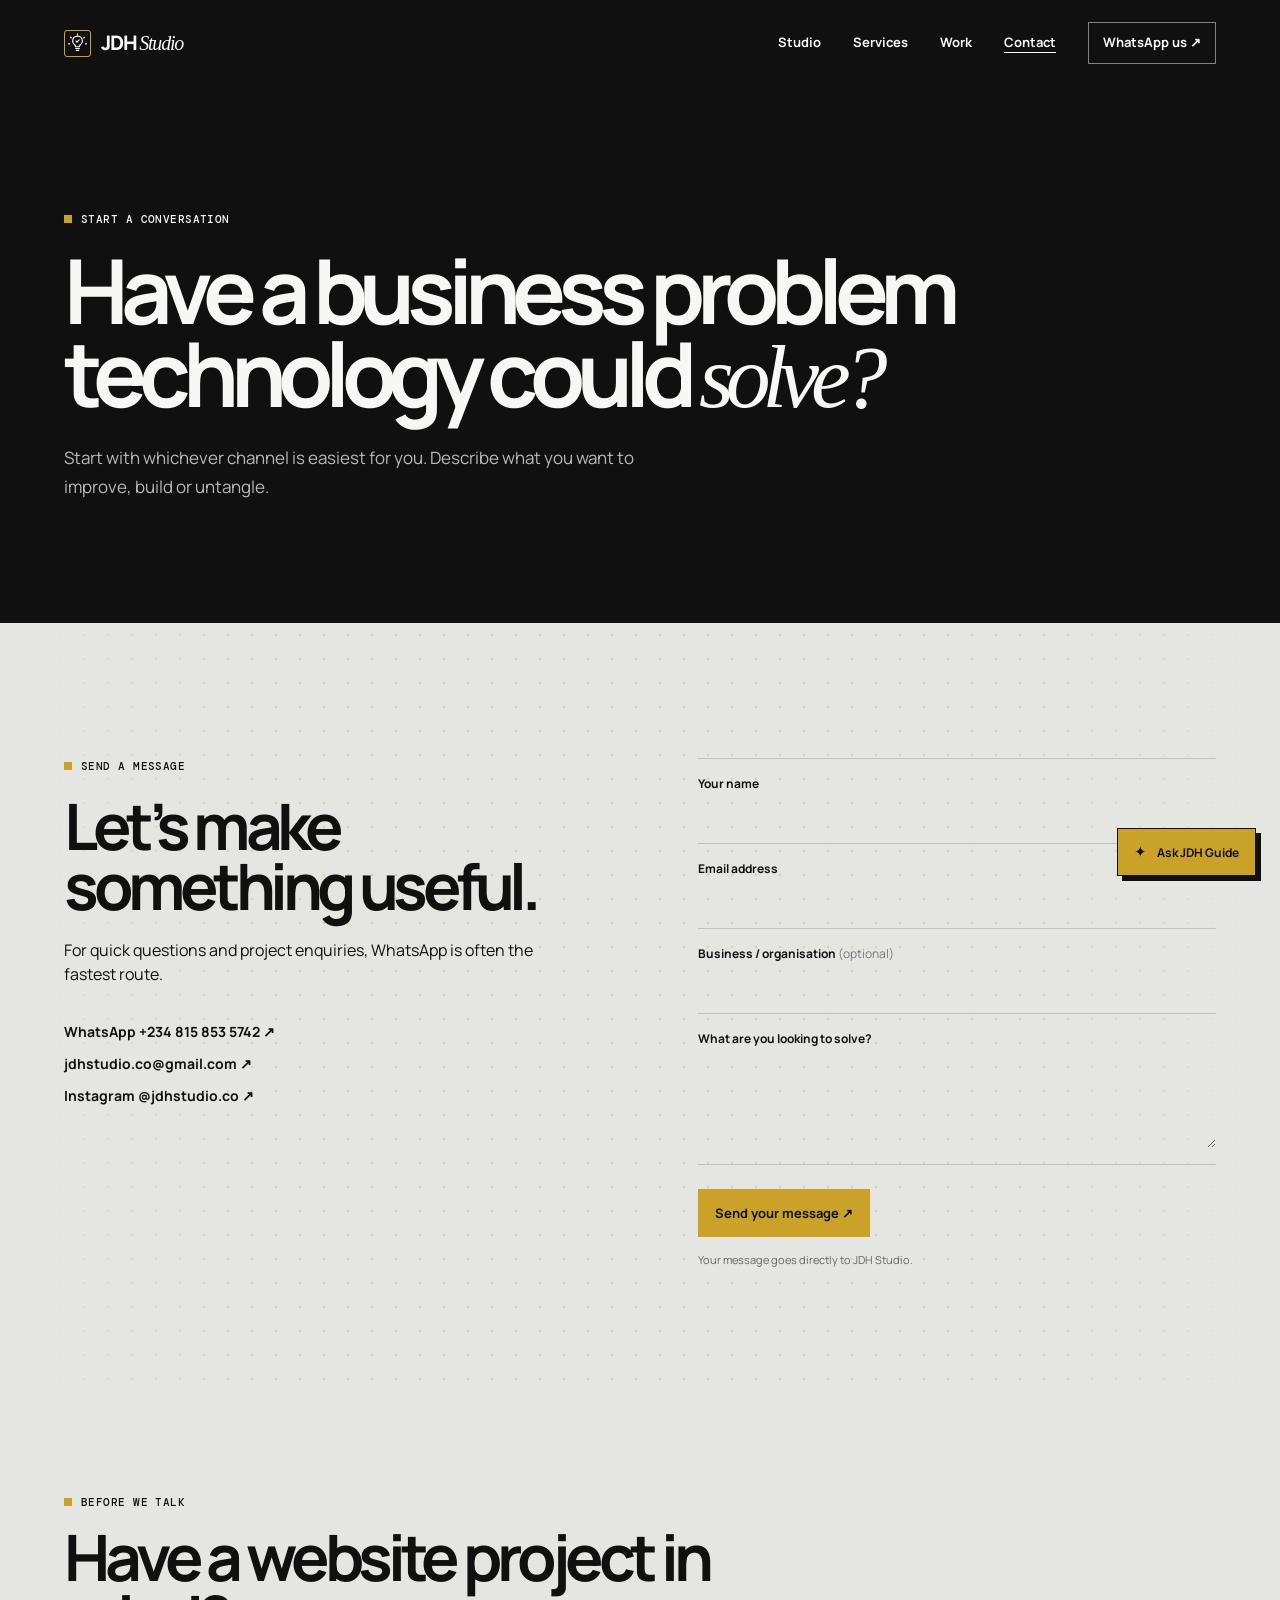
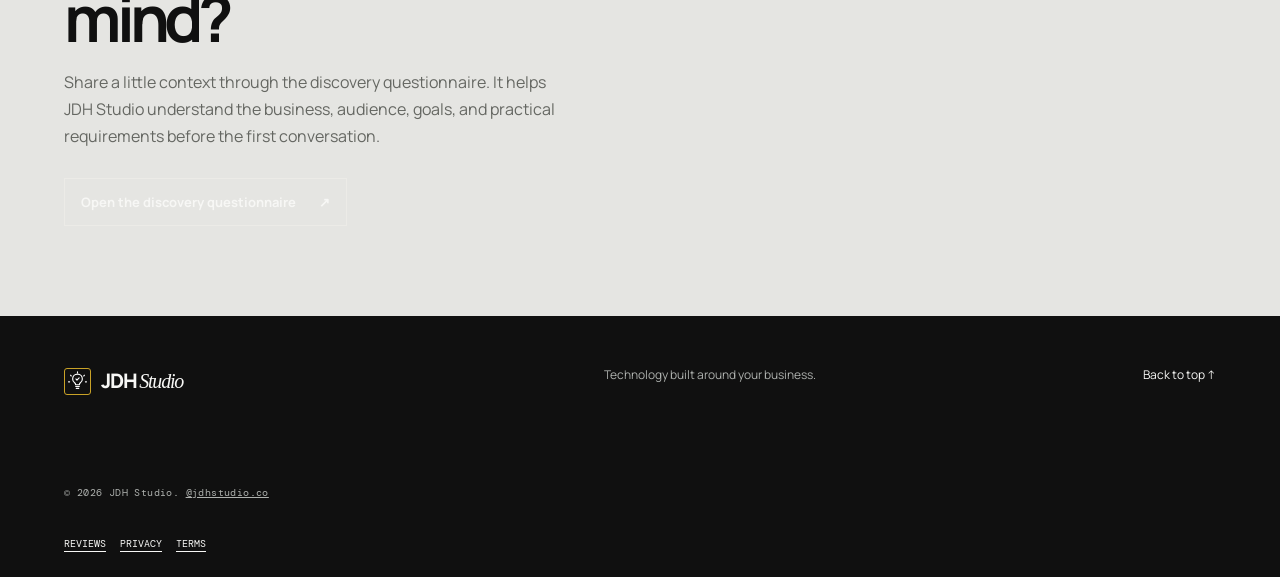
==== commit 6e491a97: "Revert "Rebuild JDH Studio prototype site" This reverts commit 294867c51dda9eb5c4f2d001651078c5db0fa" ====
--- a/contact.html
+++ b/contact.html
@@ -1,2 +1,173 @@
 <!doctype html>
-<html lang="en"><head><meta charset="UTF-8"><meta name="viewport" content="width=device-width, initial-scale=1.0"><meta name="description" content="Start a project with JDH Studio."><title>Contact — JDH Studio</title><link rel="icon" href="favicon.svg" type="image/svg+xml"><link rel="preconnect" href="https://fonts.googleapis.com"><link rel="preconnect" href="https://fonts.gstatic.com" crossorigin><link href="https://fonts.googleapis.com/css2?family=IBM+Plex+Mono:wght@400;500;600;700&family=Space+Grotesk:wght@400;500;600;700&display=swap" rel="stylesheet"><link rel="stylesheet" href="styles.css"></head><body><a class="skip-link" href="#main">Skip to content</a><header class="site-header"><a class="brand" href="index.html" aria-label="JDH Studio home"><span class="brand-mark">J</span><span>JDH<span>Studio</span></span></a><nav class="site-nav" aria-label="Primary navigation"><a href="index.html">Home</a><a href="work.html">Work</a><a href="about.html">About</a><a class="active" href="contact.html">Contact</a></nav><a class="header-cta" href="contact.html">Start a project <span>↗</span></a></header><main id="main"><section class="page-hero section-wrap"><p class="eyebrow"><span></span> 04 / Start something</p><h1>Bring the<br><i>good problem.</i></h1><p>Tell us a little about where you are and what you want to make clearer. We usually reply within two working days.</p></section><section class="contact-layout section-wrap"><div><p class="eyebrow">Direct line</p><h2>Let’s talk<br>about <i>what’s next.</i></h2><div class="contact-links"><a href="mailto:jdhstudio.co@gmail.com">jdhstudio.co@gmail.com ↗</a><a href="https://wa.me/2348158535742" target="_blank" rel="noopener">WhatsApp ↗</a></div></div><form class="contact-form" id="contact-form"><label>Name<input name="name" required autocomplete="name" placeholder="Your name"></label><label>Email<input type="email" name="email" required autocomplete="email" placeholder="you@company.com"></label><label>What can we help with?<select name="service"><option>Website or digital identity</option><option>Automation or internal tool</option><option>Custom software</option><option>I am still figuring it out</option></select></label><label>Tell us more<textarea name="message" required placeholder="A sentence or two is plenty."></textarea></label><button class="button button-dark" type="submit">Open email draft <span>↗</span></button><p class="form-note" id="form-note" hidden></p></form></section></main><footer class="footer section-wrap"><a class="brand" href="index.html"><span class="brand-mark">J</span><span>JDH<span>Studio</span></span></a><p>Digital work with a clear point of view.</p><small>© 2026 JDH Studio / Lagos, Nigeria</small></footer><script src="script.js"></script></body></html>
+<html lang="en">
+  <head>
+    <meta charset="UTF-8" />
+    <meta name="viewport" content="width=device-width,initial-scale=1" />
+    <meta
+      name="description"
+      content="Contact JDH Studio about a business website, software system, website maintenance plan, or practical AI automation."
+    />
+    <meta
+      property="og:title"
+      content="Contact JDH Studio — Start a Useful Project"
+    />
+    <meta
+      property="og:description"
+      content="Tell JDH Studio what you want to improve, build, or untangle."
+    />
+    <meta property="og:type" content="website" />
+    <meta property="og:url" content="https://jdhstudio.co/contact.html" />
+    <meta property="og:site_name" content="JDH Studio" />
+    <meta
+      property="og:image"
+      content="https://jdhstudio.co/assets/jdh-studio-mark.jpg"
+    />
+    <meta name="twitter:card" content="summary_large_image" />
+    <meta
+      name="twitter:title"
+      content="Contact JDH Studio — Start a Useful Project"
+    />
+    <meta
+      name="twitter:description"
+      content="Tell JDH Studio what you want to improve, build, or untangle."
+    />
+    <title>Contact — JDH Studio</title>
+    <link rel="icon" href="favicon.svg" type="image/svg+xml" />
+    <link rel="canonical" href="https://jdhstudio.co/contact.html" />
+    <link rel="preconnect" href="https://fonts.googleapis.com" />
+    <link rel="preconnect" href="https://fonts.gstatic.com" crossorigin />
+    <link
+      href="https://fonts.googleapis.com/css2?family=DM+Mono:wght@400;500&family=Manrope:wght@400;500;600;700;800&display=swap"
+      rel="stylesheet"
+    />
+    <link rel="stylesheet" href="styles.css" />
+  </head>
+  <body>
+    <a class="skip-link" href="#main">Skip to content</a>
+    <header class="site-header inner-header">
+      <a class="brand" href="index.html"
+        ><span class="brand-mark">J</span><span>JDH <em>Studio</em></span></a
+      ><button
+        class="menu-toggle"
+        type="button"
+        aria-expanded="false"
+        aria-controls="site-nav"
+      >
+        <span></span><span></span><span></span
+        ><span class="sr-only">Open menu</span>
+      </button>
+      <nav id="site-nav" class="site-nav" aria-label="Primary navigation">
+        <a href="studio.html">Studio</a><a href="services.html">Services</a
+        ><a href="work.html">Work</a
+        ><a href="contact.html" aria-current="page">Contact</a
+        ><a
+          class="nav-cta"
+          href="https://wa.me/2348158535742?text=Hi%20JDH%20Studio%2C%20I%27d%20like%20to%20talk%20about%20a%20project."
+          target="_blank"
+          rel="noopener"
+          >WhatsApp us ↗</a
+        >
+      </nav>
+    </header>
+    <main id="main">
+      <section class="page-hero section-shell">
+        <p class="eyebrow"><span></span> Start a conversation</p>
+        <h1>Have a business problem technology could <i>solve?</i></h1>
+        <p>
+          Start with whichever channel is easiest for you. Describe what you
+          want to improve, build or untangle.
+        </p>
+      </section>
+      <section class="contact section-shell">
+        <div class="contact-intro">
+          <p class="eyebrow"><span></span> Send a message</p>
+          <h2>Let’s make something useful.</h2>
+          <p>
+            For quick questions and project enquiries, WhatsApp is often the
+            fastest route.
+          </p>
+          <div class="contact-links">
+            <a
+              href="https://wa.me/2348158535742?text=Hi%20JDH%20Studio%2C%20I%27d%20like%20to%20talk%20about%20a%20project."
+              target="_blank"
+              rel="noopener"
+              >WhatsApp +234 815 853 5742 ↗</a
+            ><a href="mailto:jdhstudio.co@gmail.com">jdhstudio.co@gmail.com ↗</a
+            ><a
+              href="https://instagram.com/jdhstudio.co"
+              target="_blank"
+              rel="noopener"
+              >Instagram @jdhstudio.co ↗</a
+            >
+          </div>
+        </div>
+        <form
+          class="contact-form"
+          action="https://formspree.io/f/xvkpdweq"
+          method="POST"
+        >
+          <div class="form-row">
+            <label for="name">Your name</label
+            ><input id="name" name="name" autocomplete="name" required />
+          </div>
+          <div class="form-row">
+            <label for="email">Email address</label
+            ><input
+              id="email"
+              name="email"
+              type="email"
+              autocomplete="email"
+              required
+            />
+          </div>
+          <div class="form-row">
+            <label for="business"
+              >Business / organisation <span>(optional)</span></label
+            ><input id="business" name="business" autocomplete="organization" />
+          </div>
+          <div class="form-row">
+            <label for="message">What are you looking to solve?</label
+            ><textarea id="message" name="message" rows="4" required></textarea>
+          </div>
+          <button class="button button-primary" type="submit">
+            Send your message ↗
+          </button>
+          <p class="form-note">Your message goes directly to JDH Studio.</p>
+        </form>
+      </section>
+      <section class="questionnaire-band section-shell">
+        <p class="eyebrow"><span></span> Before we talk</p>
+        <h2>Have a website project in mind?</h2>
+        <p>
+          Share a little context through the discovery questionnaire. It helps
+          JDH Studio understand the business, audience, goals, and practical
+          requirements before the first conversation.
+        </p>
+        <a
+          class="button button-secondary"
+          href="https://docs.google.com/forms/d/e/1FAIpQLSfVTciVHb8Uw-OJ8Xt8pPsLcqvG0TJ_dEYjVpORSg9fdDYYOA/viewform"
+          target="_blank"
+          rel="noopener"
+          >Open the discovery questionnaire <span>↗</span></a
+        >
+      </section>
+    </main>
+    <footer class="footer section-shell">
+      <a class="brand" href="index.html"
+        ><span class="brand-mark">J</span><span>JDH <em>Studio</em></span></a
+      >
+      <p>Technology built around your business.</p>
+      <a class="back-top" href="#main">Back to top ↑</a
+      ><small
+        >© <span data-year></span> JDH Studio.
+        <a
+          href="https://instagram.com/jdhstudio.co"
+          target="_blank"
+          rel="noopener"
+          >@jdhstudio.co</a
+        ></small
+      >
+    </footer>
+    <script src="script.js"></script>
+  </body>
+</html>
--- a/styles.css
+++ b/styles.css
@@ -1,12 +1,13 @@
 :root {
-  --ink: #101820;
-  --paper: #f4f8f7;
-  --muted: #708089;
-  --line: #10182020;
-  --acid: #d4ff55;
-  --cyan: #83e6e0;
-  --sans: "Space Grotesk", Arial, sans-serif;
-  --mono: "IBM Plex Mono", monospace;
+  --ink: #101010;
+  --paper: #f7f7f5;
+  --soft: #e5e5e2;
+  --line: #1010102b;
+  --accent: #c9a227;
+  --gold-light: #e6ca67;
+  --serif: Georgia, serif;
+  --sans: Manrope, Arial, sans-serif;
+  --mono: "DM Mono", monospace;
 }
 * {
   box-sizing: border-box;
@@ -16,516 +17,1099 @@
 }
 body {
   margin: 0;
-  overflow-x: hidden;
   background: var(--paper);
   color: var(--ink);
   font: 16px/1.5 var(--sans);
 }
-a {
-  color: inherit;
+.section-shell {
+  padding-inline: max(5vw, 24px);
 }
 .skip-link {
   position: fixed;
   z-index: 20;
   top: -100px;
-  left: 18px;
-  background: var(--acid);
+  left: 16px;
+  background: var(--accent);
   color: var(--ink);
   padding: 10px 14px;
 }
 .skip-link:focus {
   top: 12px;
 }
-.section-wrap {
-  padding-inline: max(6vw, 24px);
-}
 .site-header {
-  height: 84px;
-  padding: 0 max(6vw, 24px);
+  height: 86px;
   display: flex;
+  align-items: center;
   justify-content: space-between;
-  align-items: center;
+  padding: 0 max(5vw, 24px);
+  position: absolute;
+  z-index: 5;
+  width: 100%;
+  color: var(--paper);
 }
 .brand {
   display: inline-flex;
   align-items: center;
   gap: 10px;
-  text-decoration: none;
-  font-weight: 700;
+  font-weight: 800;
   letter-spacing: -0.06em;
   font-size: 20px;
-}
-.brand > span:last-child > span {
+  color: inherit;
+  text-decoration: none;
+}
+.brand em {
+  font-family: var(--serif);
   font-weight: 400;
 }
 .brand-mark {
   display: grid;
   place-items: center;
-  width: 32px;
-  height: 32px;
-  background: var(--ink);
-  color: var(--acid);
-  font: 600 10px var(--mono);
-  letter-spacing: -0.06em;
-}
-.header-note {
-  margin: 0;
-  color: var(--muted);
-  font: 500 10px var(--mono);
-  text-transform: uppercase;
-}
-.header-note span {
+  width: 27px;
+  height: 27px;
+  background: var(--accent);
   color: var(--ink);
-  margin-left: 8px;
+  font: 500 15px var(--mono);
+}
+.site-nav {
+  display: flex;
+  align-items: center;
+  gap: 32px;
+}
+.site-nav a {
+  color: inherit;
+  text-decoration: none;
+  font-size: 13px;
+  font-weight: 700;
+}
+.site-nav a:not(.nav-cta):hover {
+  text-decoration: underline;
+  text-underline-offset: 5px;
+}
+.nav-cta {
+  border: 1px solid #f4f2ed80;
+  padding: 10px 14px;
+}
+.menu-toggle {
+  display: none;
 }
 .hero {
-  position: relative;
-  min-height: 650px;
-  display: grid;
-  align-content: center;
-  padding-top: 72px;
-  overflow: hidden;
+  min-height: 750px;
   background: var(--ink);
   color: var(--paper);
+  position: relative;
+  overflow: hidden;
+  padding-top: 180px;
+  padding-bottom: 78px;
+  display: flex;
+  flex-direction: column;
+  justify-content: center;
+}
+.hero-grid {
+  position: absolute;
+  inset: 0;
+  background-image:
+    linear-gradient(#f4f2ed0e 1px, transparent 1px),
+    linear-gradient(90deg, #f4f2ed0e 1px, transparent 1px);
+  background-size: 57px 57px;
+  mask-image: linear-gradient(90deg, #000 10%, transparent 77%);
 }
 .hero-copy {
   position: relative;
+  max-width: 820px;
   z-index: 1;
-  max-width: 760px;
+}
+.eyebrow,
+.section-label {
+  font: 500 11px var(--mono);
+  letter-spacing: 0.04em;
+  text-transform: uppercase;
 }
 .eyebrow {
   display: flex;
+  gap: 9px;
   align-items: center;
-  gap: 9px;
-  margin: 0 0 18px;
-  color: var(--muted);
-  font: 500 10px var(--mono);
-  letter-spacing: 0.08em;
-  text-transform: uppercase;
-}
-.hero .eyebrow {
-  color: #b8c6c8;
 }
 .eyebrow span {
   width: 8px;
   height: 8px;
+  background: var(--accent);
   display: inline-block;
-  background: var(--acid);
-}
-h1,
-h2,
-h3 {
-  margin: 0;
-  letter-spacing: -0.08em;
-  line-height: 0.95;
-}
-h1 {
-  font-size: clamp(4.1rem, 9vw, 9rem);
-  font-weight: 600;
-}
-h1 i,
+}
+.hero h1,
+.section-top h2,
+.process h2,
+.principles h2,
+.contact h2 {
+  font-size: clamp(3.2rem, 7vw, 7rem);
+  line-height: 0.93;
+  letter-spacing: -0.085em;
+  margin: 22px 0 28px;
+  font-weight: 700;
+}
+.hero h1 i,
 h2 i {
+  font-family: var(--serif);
   font-weight: 400;
-  color: var(--cyan);
-}
-.hero-copy > p:not(.eyebrow) {
-  max-width: 475px;
-  margin: 28px 0 34px;
-  color: #c2d0d2;
+}
+.hero-text {
+  max-width: 535px;
   font-size: 18px;
-  line-height: 1.7;
+  line-height: 1.65;
+  color: #c8c9c6;
+  margin: 0;
+}
+.hero-actions {
+  display: flex;
+  gap: 12px;
+  margin-top: 38px;
 }
 .button {
   display: inline-flex;
+  gap: 23px;
   align-items: center;
   justify-content: space-between;
-  gap: 30px;
+  font: 700 13px var(--sans);
+  text-decoration: none;
+  border: 1px solid transparent;
   padding: 14px 16px;
-  border: 1px solid transparent;
-  text-decoration: none;
-  font: 600 11px var(--mono);
-  text-transform: uppercase;
   cursor: pointer;
   transition:
     transform 0.2s,
     background 0.2s;
 }
 .button:hover {
-  transform: translateY(-3px);
-}
-.button-accent {
-  background: var(--acid);
+  transform: translateY(-2px);
+}
+.button-primary {
+  background: var(--accent);
   color: var(--ink);
 }
-.button-dark {
+.button-primary span {
+  font-size: 18px;
+}
+.button-secondary {
+  border-color: #f4f2ed73;
+  color: var(--paper);
+}
+.hero-art {
+  position: absolute;
+  right: 6vw;
+  top: 50%;
+  width: 390px;
+  height: 390px;
+  transform: translateY(-45%);
+  opacity: 0.95;
+}
+.orbit {
+  position: absolute;
+  border: 1px solid #d8ff5459;
+  border-radius: 50%;
+  left: 50%;
+  top: 50%;
+  transform: translate(-50%, -50%);
+}
+.orbit-a {
+  width: 370px;
+  height: 150px;
+  transform: translate(-50%, -50%) rotate(31deg);
+}
+.orbit-b {
+  width: 370px;
+  height: 150px;
+  transform: translate(-50%, -50%) rotate(-31deg);
+}
+.orbit-c {
+  width: 260px;
+  height: 260px;
+  border-color: #f4f2ed38;
+}
+.core {
+  position: absolute;
+  inset: 0;
+  margin: auto;
+  width: 112px;
+  height: 112px;
+  border-radius: 50%;
+  background: var(--accent);
+  color: var(--ink);
+  display: flex;
+  flex-direction: column;
+  align-items: center;
+  justify-content: center;
+  line-height: 1;
+}
+.core span {
+  font: 500 28px var(--mono);
+}
+.core small {
+  font: 500 8px var(--mono);
+  letter-spacing: 0.16em;
+  margin-top: 7px;
+}
+.signal {
+  position: absolute;
+  font: 500 9px var(--mono);
+  letter-spacing: 0.05em;
+  display: flex;
+  gap: 7px;
+  align-items: center;
+  color: #d4d6cc;
+}
+.signal b {
+  width: 6px;
+  height: 6px;
+  background: var(--accent);
+  border-radius: 100%;
+  box-shadow: 0 0 0 5px #d8ff541f;
+}
+.signal-one {
+  top: 62px;
+  right: 3px;
+}
+.signal-two {
+  bottom: 65px;
+  right: 0;
+}
+.signal-three {
+  bottom: 10px;
+  left: 50px;
+}
+.hero-footer {
+  position: absolute;
+  bottom: 33px;
+  left: max(5vw, 24px);
+  right: max(5vw, 24px);
+  display: flex;
+  justify-content: space-between;
+  font: 500 10px var(--mono);
+  letter-spacing: 0.05em;
+  text-transform: uppercase;
+}
+.hero-footer p {
+  margin: 0;
+  color: #8d908c;
+}
+.hero-footer a {
+  color: var(--paper);
+  text-decoration: none;
+}
+.hero-footer a span {
+  color: var(--accent);
+  padding-left: 8px;
+}
+.intro {
+  padding-top: 155px;
+  padding-bottom: 155px;
+  display: grid;
+  grid-template-columns: 1fr 2.3fr;
+  gap: 9vw;
+}
+.section-label {
+  display: flex;
+  gap: 15px;
+  align-items: center;
+  margin: 0;
+}
+.section-label span {
+  color: #777;
+}
+.section-label p {
+  margin: 0;
+}
+.display-copy {
+  font-size: clamp(2rem, 3.75vw, 4rem);
+  letter-spacing: -0.07em;
+  line-height: 1.08;
+  max-width: 890px;
+  margin: 0;
+}
+.display-copy strong {
+  font-family: var(--serif);
+  font-weight: 400;
+}
+.body-copy {
+  font-size: 17px;
+  max-width: 455px;
+  line-height: 1.7;
+  margin: 34px 0 0;
+}
+.services {
+  background: var(--soft);
+  padding-top: 126px;
+  padding-bottom: 120px;
+}
+.section-top {
+  display: flex;
+  justify-content: space-between;
+  align-items: flex-start;
+  margin-bottom: 70px;
+}
+.section-top h2 {
+  font-size: clamp(2.4rem, 5vw, 5.3rem);
+  margin: 0;
+}
+.service-list {
+  border-top: 1px solid var(--line);
+}
+.service-card {
+  display: grid;
+  grid-template-columns: 16% 1fr 34px;
+  gap: 30px;
+  padding: 28px 0;
+  border-bottom: 1px solid var(--line);
+  align-items: start;
+  transition: padding 0.25s;
+}
+.service-card:hover {
+  padding-inline: 15px;
+}
+.service-number,
+.project-type {
+  font: 500 10px var(--mono);
+  letter-spacing: 0.05em;
+  text-transform: uppercase;
+}
+.service-card h3 {
+  font-size: clamp(1.6rem, 2.7vw, 3rem);
+  line-height: 0.98;
+  letter-spacing: -0.075em;
+  margin: 0;
+}
+.service-card p {
+  max-width: 485px;
+  font-size: 14px;
+  line-height: 1.6;
+  margin: 17px 0 0;
+}
+.service-card a {
+  color: inherit;
+  text-decoration: none;
+  font-size: 27px;
+  line-height: 1;
+}
+.work {
   background: var(--ink);
   color: var(--paper);
-}
-.button-quiet {
-  background: transparent;
-  border-color: var(--line);
+  padding-top: 125px;
+  padding-bottom: 125px;
+}
+.work .section-label span {
+  color: #858782;
+}
+.project-grid {
+  display: grid;
+  grid-template-columns: 1.15fr 0.85fr;
+  gap: 18px;
+}
+.project {
+  background: #15191e;
+}
+.project-feature {
+  grid-row: span 2;
+}
+.project-visual {
+  height: 285px;
+  position: relative;
+  overflow: hidden;
+  background: #1b2128;
+}
+.project-feature .project-visual {
+  height: 585px;
+}
+.project-info {
+  padding: 25px 27px 30px;
+}
+.project-type {
+  color: var(--accent);
+  margin: 0 0 15px;
+}
+.project-info h3 {
+  font-size: clamp(1.6rem, 2.6vw, 2.8rem);
+  line-height: 1;
+  letter-spacing: -0.07em;
+  margin: 0;
+}
+.project-info > p:last-child {
+  max-width: 470px;
+  margin: 17px 0 0;
+  color: #aeb1ae;
+  font-size: 14px;
+  line-height: 1.65;
+}
+.automation-visual {
+  background: linear-gradient(140deg, #1b2529, #111518);
+}
+.flow-card {
+  position: absolute;
+  border: 1px solid #f4f2ed52;
+  background: #252e31;
+  padding: 12px;
+  font: 500 10px var(--mono);
+}
+.flow-a {
+  left: 12%;
+  top: 17%;
+}
+.flow-b {
+  right: 15%;
+  top: 43%;
+  background: var(--accent);
   color: var(--ink);
-}
-.hero-grid {
+  border: 0;
+}
+.flow-c {
+  left: 18%;
+  bottom: 13%;
+}
+.flow-line {
   position: absolute;
-  inset: 0;
-  overflow: hidden;
-  background-image:
-    linear-gradient(#f4f8f714 1px, transparent 1px),
-    linear-gradient(90deg, #f4f8f714 1px, transparent 1px);
-  background-size: 72px 72px;
-  mask-image: linear-gradient(90deg, #000 0%, transparent 80%);
-}
-.hero-glow {
+  height: 1px;
+  background: var(--accent);
+  opacity: 0.85;
+  transform-origin: left;
+}
+.line-a {
+  width: 160px;
+  left: 29%;
+  top: 30%;
+  transform: rotate(25deg);
+}
+.line-b {
+  width: 170px;
+  left: 31%;
+  top: 66%;
+  transform: rotate(-20deg);
+}
+.flow-node {
   position: absolute;
-  width: 480px;
-  height: 480px;
-  right: 8%;
-  top: 10%;
-  border: 1px solid #83e6e044;
+  top: 45%;
+  left: 45%;
+  font-size: 50px;
+  color: var(--accent);
+}
+.web-visual {
+  display: grid;
+  place-items: center;
+  background: #d9d6cc;
+}
+.browser {
+  width: 69%;
+  height: 65%;
+  background: #0c1014;
+  padding: 13px;
+  box-shadow: 14px 14px 0 #0a0d1130;
+  transform: rotate(-5deg);
+}
+.browser-top {
+  display: flex;
+  gap: 4px;
+}
+.browser-top i {
+  width: 5px;
+  height: 5px;
   border-radius: 50%;
-  box-shadow: 0 0 80px #83e6e014;
-}
-.hero-line {
+  background: var(--accent);
+}
+.browser-screen {
+  height: calc(100% - 15px);
+  border: 1px solid #d8ff548c;
+  margin-top: 9px;
+  padding: 17px;
+  color: var(--paper);
+  display: flex;
+  flex-direction: column;
+  justify-content: space-between;
+}
+.browser-screen span {
+  font: 700 clamp(18px, 2.8vw, 33px)/0.88 var(--sans);
+  letter-spacing: -0.08em;
+}
+.browser-screen b {
+  width: 55%;
+  height: 2px;
+  background: var(--accent);
+}
+.browser-screen small {
+  font: 500 7px var(--mono);
+  letter-spacing: 0.12em;
+}
+.code-visual {
+  background: #101419;
+  padding: 37px;
+}
+.code-visual pre {
+  margin: 0;
+  color: #b9c4ba;
+  font: 13px/1.9 var(--mono);
+}
+.code-visual code {
+  color: #d8ff54;
+}
+.code-dot {
   position: absolute;
-  width: 100%;
-  height: 1px;
-  background: #83e6e033;
-  transform: rotate(-27deg);
-}
-.line-one {
-  top: 38%;
-  left: 38%;
-}
-.line-two {
-  top: 71%;
-  left: 53%;
-  transform: rotate(31deg);
-}
-.hero-orb {
-  position: absolute;
+  width: 15px;
+  height: 15px;
   border-radius: 50%;
-  background: var(--cyan);
-  box-shadow:
-    0 0 0 8px #83e6e01f,
-    0 0 40px #83e6e099;
-}
-.orb-one {
-  width: 11px;
-  height: 11px;
-  right: 31%;
-  top: 31%;
-}
-.orb-two {
-  width: 7px;
-  height: 7px;
-  right: 18%;
-  top: 67%;
-  background: var(--acid);
-}
-.hero-status {
-  position: absolute;
+  background: var(--accent);
+  right: 28px;
   bottom: 25px;
-  left: max(6vw, 24px);
-  right: max(6vw, 24px);
+}
+.work-note {
+  font-size: 16px;
+  margin: 54px 0 0;
+  color: #aeb1ae;
+}
+.work-note a {
+  color: var(--accent);
+  text-decoration: none;
+  margin-left: 6px;
+}
+.process {
+  padding-top: 130px;
+  padding-bottom: 130px;
+  display: grid;
+  grid-template-columns: 1fr 2.3fr;
+  gap: 9vw;
+}
+.process-heading {
+  margin-bottom: 58px;
+}
+.process h2 {
+  font-size: clamp(2.8rem, 5vw, 5.3rem);
+  margin: 0;
+}
+.process-heading > p {
+  max-width: 390px;
+  margin: 25px 0 0;
+  font-size: 16px;
+}
+.process-list {
+  grid-column: 2;
+  margin: 0;
+  padding: 0;
+  list-style: none;
+  border-top: 1px solid var(--line);
+}
+.process-list li {
+  display: grid;
+  grid-template-columns: 16% 1fr;
+  padding: 23px 0;
+  border-bottom: 1px solid var(--line);
+}
+.process-list li > span {
+  font: 500 10px var(--mono);
+  color: #777;
+}
+.process-list h3 {
+  font-size: 26px;
+  letter-spacing: -0.06em;
+  line-height: 1;
+  margin: 0;
+}
+.process-list p {
+  font-size: 14px;
+  max-width: 440px;
+  margin: 9px 0 0;
+}
+.principles {
+  padding-bottom: 130px;
+}
+.principles-panel {
+  padding: 70px;
+  min-height: 510px;
+  background: var(--accent);
   display: flex;
-  align-items: center;
-  gap: 10px;
-  color: #aebdc0;
-  font: 500 10px var(--mono);
-  text-transform: uppercase;
-}
-.status-dot {
-  width: 7px;
-  height: 7px;
-  background: var(--acid);
-  border-radius: 50%;
-}
-.status-line {
-  height: 1px;
-  width: 80px;
-  background: #aebdc055;
-}
-.assistant {
+  flex-direction: column;
+  justify-content: space-between;
+}
+.principles h2 {
+  font-size: clamp(2.7rem, 5vw, 5.2rem);
+  margin: 24px 0;
+}
+.principle-grid {
   display: grid;
-  grid-template-columns: 0.78fr 1.22fr;
-  gap: 8vw;
-  align-items: start;
-  padding-top: 140px;
-  padding-bottom: 150px;
-}
-.assistant-intro {
-  padding-top: 35px;
-}
-.assistant-intro h2 {
-  font-size: clamp(3rem, 5.5vw, 6rem);
-}
-.assistant-intro > p:last-child {
-  max-width: 350px;
-  margin-top: 30px;
-  color: var(--muted);
-  line-height: 1.7;
-}
-.assistant-card {
-  border: 1px solid var(--line);
-  background: #fff;
-  padding: 30px;
-  box-shadow: 12px 12px 0 var(--cyan);
-}
-.progress-row {
-  display: flex;
-  justify-content: space-between;
-  color: var(--muted);
-  font: 500 10px var(--mono);
-  text-transform: uppercase;
-}
-.progress-track {
-  height: 3px;
-  background: #dfe8e8;
-  margin: 12px 0 40px;
-}
-.progress-track span {
+  grid-template-columns: repeat(4, 1fr);
+  gap: 30px;
+}
+.principle-grid p {
+  font-size: 13px;
+  line-height: 1.55;
+  margin: 0;
+}
+.principle-grid b {
   display: block;
-  width: 33%;
-  height: 100%;
-  background: var(--ink);
-  transition: width 0.3s;
-}
-.question {
-  display: none;
-  border: 0;
-  padding: 0;
-  margin: 0;
-}
-.question.active {
-  display: block;
-}
-.question legend {
-  padding: 0;
-  font-size: 28px;
-  font-weight: 600;
-  letter-spacing: -0.05em;
-}
-.question-note {
-  margin: 8px 0 22px;
-  color: var(--muted);
-  font-size: 13px;
-}
-.choice-grid {
+  font-size: 15px;
+  margin-bottom: 7px;
+}
+.contact {
+  padding-top: 125px;
+  padding-bottom: 125px;
+  background: var(--soft);
   display: grid;
   grid-template-columns: 1fr 1fr;
-  gap: 10px;
-}
-.choice {
+  gap: 9vw;
+}
+.contact h2 {
+  font-size: clamp(2.8rem, 5vw, 5.2rem);
+  margin: 23px 0;
+}
+.contact-intro > p:last-child {
+  max-width: 380px;
+  font-size: 16px;
+  line-height: 1.65;
+}
+.contact-form {
+  padding-top: 10px;
+}
+.form-row {
+  border-top: 1px solid var(--line);
+  padding: 16px 0;
+}
+.form-row:last-of-type {
+  border-bottom: 1px solid var(--line);
+}
+label {
   display: block;
-  cursor: pointer;
-}
-.choice input {
-  position: absolute;
-  opacity: 0;
-}
-.choice > span {
+  font-size: 12px;
+  font-weight: 700;
+  margin-bottom: 8px;
+}
+label span {
+  font-weight: 400;
+  color: #777;
+}
+input,
+textarea {
   display: block;
-  height: 100%;
+  width: 100%;
+  border: 0;
+  background: transparent;
+  padding: 2px 0;
+  font: 16px var(--sans);
+  color: var(--ink);
+  outline-offset: 6px;
+  resize: vertical;
+}
+.contact-form .button {
+  margin-top: 24px;
+}
+.form-note {
+  font-size: 11px;
+  line-height: 1.5;
+  color: #656762;
+  margin: 15px 0 0;
+}
+.form-note code {
+  font-family: var(--mono);
+}
+.reviews-preview {
+  padding-top: 105px;
+  padding-bottom: 105px;
+}
+.review-preview-grid,
+.reviews-layout {
+  display: grid;
+  grid-template-columns: minmax(0, 0.9fr) minmax(0, 1.1fr);
+  gap: 8vw;
+  align-items: center;
+  margin-top: 35px;
+}
+.review-card {
   border: 1px solid var(--line);
-  padding: 16px;
-  transition:
-    background 0.2s,
-    border 0.2s,
-    transform 0.2s;
-}
-.choice:hover > span {
-  transform: translateY(-2px);
-  border-color: var(--ink);
-}
-.choice input:checked + span {
-  border-color: var(--ink);
-  background: var(--ink);
-  color: var(--paper);
-}
-.choice b {
-  display: block;
-  margin-bottom: 25px;
-  color: var(--muted);
+  background: var(--paper);
+  padding: 34px;
+  box-shadow: 9px 9px 0 var(--ink);
+}
+.review-stars {
+  margin: 0 0 20px;
+  color: var(--accent);
+  font-size: 22px;
+  letter-spacing: 0.12em;
+}
+.review-card blockquote {
+  margin: 0;
+  font: 400 clamp(1.8rem, 3.2vw, 3.5rem)/1.02 var(--serif);
+}
+.review-author {
+  margin: 30px 0 3px;
+  font-weight: 800;
+}
+.review-context,
+.legal-updated {
+  margin: 0;
+  color: #656762;
   font: 500 10px var(--mono);
-}
-.choice strong {
-  display: block;
-  font-size: 18px;
-  letter-spacing: -0.04em;
-}
-.choice small {
-  display: block;
-  margin-top: 7px;
-  color: var(--muted);
-  font-size: 11px;
-  line-height: 1.45;
-}
-.choice input:checked + span small,
-.choice input:checked + span b {
-  color: #b8c6c8;
-}
-.choice-stack {
-  display: grid;
-  gap: 10px;
-}
-.choice-stack .choice > span {
-  display: grid;
-  grid-template-columns: 42px 1fr;
-  gap: 5px 12px;
-  align-items: start;
-}
-.choice-stack .choice b {
-  grid-row: span 2;
-  margin: 0;
-}
-.choice-stack .choice small {
-  grid-column: 2;
-}
-.form-actions {
-  display: flex;
-  justify-content: space-between;
-  align-items: center;
-  margin-top: 30px;
-}
-.result h3 {
-  max-width: 550px;
-  margin: 0 0 18px;
-  font-size: clamp(2.5rem, 4vw, 4.5rem);
-}
-.result > p:not(.eyebrow) {
-  max-width: 550px;
-  color: var(--muted);
-  font-size: 16px;
+  letter-spacing: 0.05em;
+  text-transform: uppercase;
+}
+.review-preview-copy h2,
+.review-invite h2 {
+  margin: 0 0 20px;
+  font-size: clamp(2.5rem, 5vw, 5rem);
+  line-height: 0.95;
+  letter-spacing: -0.08em;
+}
+.review-preview-copy p,
+.review-invite p,
+.questionnaire-band > p:not(.eyebrow) {
+  max-width: 510px;
+  color: #656762;
   line-height: 1.7;
 }
-.result-summary {
-  display: grid;
-  gap: 8px;
-  margin: 28px 0;
-  padding: 18px;
-  background: #edf4f3;
-  color: var(--ink);
-  font: 500 11px var(--mono);
-}
-.result-summary span {
-  color: var(--muted);
-}
-.result-actions {
+.review-form-section,
+.questionnaire-band {
+  padding-top: 90px;
+  padding-bottom: 90px;
+  background: var(--soft);
+}
+.review-form {
+  max-width: 720px;
+  margin: 0 auto;
+}
+.rating-field {
+  border: 0;
+  border-bottom: 1px solid var(--line);
+  margin: 0;
+  padding: 20px 0;
+}
+.rating-field legend {
+  padding: 0;
+  font-size: 13px;
+  font-weight: 700;
+}
+.rating-options {
   display: flex;
   flex-wrap: wrap;
   gap: 10px;
-}
-.proof {
-  padding-top: 100px;
-  padding-bottom: 120px;
-  background: #dce9e7;
-}
-.proof-label {
+  margin-top: 12px;
+}
+.rating-options label {
+  border: 1px solid var(--line);
+  padding: 8px 10px;
+  font: 500 11px var(--mono);
+  cursor: pointer;
+}
+.rating-options input {
+  display: inline-block;
+  width: auto;
+  margin: 0 4px 0 0;
+}
+.review-form select {
+  width: 100%;
+  border: 0;
+  background: transparent;
+  padding: 2px 0;
+  color: var(--ink);
+  font: 16px var(--sans);
+}
+.questionnaire-band h2 {
+  max-width: 780px;
+  margin: 18px 0 20px;
+  font-size: clamp(2.5rem, 5vw, 5rem);
+  line-height: 0.95;
+  letter-spacing: -0.08em;
+}
+.questionnaire-band > p:not(.eyebrow) {
+  margin-bottom: 28px;
+}
+.legal-content {
+  max-width: 900px;
+  padding-top: 85px;
+  padding-bottom: 100px;
+}
+.legal-content h2 {
+  margin: 45px 0 12px;
+  font-size: clamp(1.8rem, 3vw, 3rem);
+  line-height: 1;
+  letter-spacing: -0.06em;
+}
+.legal-content p {
+  max-width: 720px;
+  color: #444641;
+  line-height: 1.75;
+}
+.legal-content a {
+  color: inherit;
+  font-weight: 700;
+}
+.legal-note {
+  border-left: 3px solid var(--accent);
+  margin-top: 60px;
+  padding-left: 18px;
+  font-size: 13px;
+}
+.footer-legal-links {
+  grid-column: 1 / -1;
   display: flex;
-  justify-content: space-between;
-  margin-bottom: 45px;
-  color: var(--muted);
-  font: 500 10px var(--mono);
+  flex-wrap: wrap;
+  gap: 14px;
+  margin-top: 18px;
+  font: 10px var(--mono);
   text-transform: uppercase;
 }
-.proof-label p {
-  margin: 0;
-}
-.proof-grid {
-  display: grid;
-  grid-template-columns: repeat(3, 1fr);
-  gap: 30px;
-}
-.proof-item {
-  border-top: 1px solid var(--line);
-  padding-top: 18px;
-}
-.proof-item > span {
-  color: var(--muted);
-  font: 500 10px var(--mono);
-}
-.proof-item h3 {
-  margin: 25px 0 8px;
-  font-size: 26px;
-}
-.proof-item p {
-  max-width: 250px;
-  margin: 0;
-  color: #5c6b6d;
-  font-size: 13px;
-  line-height: 1.6;
-}
-.closing {
-  display: grid;
-  grid-template-columns: 1fr 300px;
-  gap: 10vw;
-  align-items: center;
-  padding-top: 150px;
-  padding-bottom: 150px;
-}
-.closing-copy {
-  max-width: 650px;
-}
-.closing-copy h2 {
-  font-size: clamp(3rem, 6vw, 6.5rem);
-}
-.closing-copy > p:not(.eyebrow) {
-  max-width: 480px;
-  margin: 28px 0;
-  color: var(--muted);
-  font-size: 17px;
-  line-height: 1.7;
-}
-.closing-mark {
-  width: 260px;
-  height: 260px;
-  display: grid;
-  place-content: center;
-  border: 1px solid var(--line);
-  border-radius: 50%;
-  color: var(--ink);
-  text-align: center;
-  transform: rotate(-12deg);
-}
-.closing-mark span {
-  font-size: 70px;
-  font-weight: 700;
-  letter-spacing: -0.12em;
-}
-.closing-mark small {
-  font: 500 10px var(--mono);
-  letter-spacing: 0.16em;
+.footer-legal-links a {
+  color: var(--paper);
+  text-underline-offset: 4px;
 }
 .footer {
-  display: grid;
-  grid-template-columns: 1fr 1fr;
-  gap: 20px;
   background: var(--ink);
   color: var(--paper);
-  padding-top: 35px;
-  padding-bottom: 25px;
+  padding-top: 50px;
+  padding-bottom: 27px;
+  display: grid;
+  grid-template-columns: 1fr 1fr auto;
+  gap: 20px;
+  align-items: start;
 }
 .footer p,
-.footer small {
-  margin: 0;
-  color: #aebdc0;
-  font: 11px var(--mono);
+.footer small,
+.back-top {
+  margin: 0;
+  font-size: 12px;
+  color: #aeb1ae;
+}
+.back-top {
+  color: var(--paper);
+  text-decoration: none;
 }
 .footer small {
   grid-column: 1/-1;
-  margin-top: 45px;
+  margin-top: 70px;
+  font: 10px var(--mono);
+  letter-spacing: 0.04em;
 }
 .reveal {
   opacity: 0;
   transform: translateY(18px);
   transition:
-    opacity 0.7s ease,
-    transform 0.7s ease;
+    opacity 0.65s ease,
+    transform 0.65s ease;
 }
 .reveal.is-visible {
   opacity: 1;
   transform: none;
+}
+@media (max-width: 800px) {
+  .review-preview-grid,
+  .reviews-layout {
+    grid-template-columns: 1fr;
+    gap: 45px;
+  }
+  .review-card {
+    padding: 25px;
+  }
+  .site-header {
+    height: 74px;
+  }
+  .menu-toggle {
+    display: flex;
+    width: 38px;
+    height: 38px;
+    padding: 8px;
+    flex-direction: column;
+    justify-content: center;
+    gap: 5px;
+    border: 1px solid #f4f2ed66;
+    background: transparent;
+  }
+  .menu-toggle span:not(.sr-only) {
+    height: 1px;
+    background: var(--paper);
+    width: 100%;
+  }
+  .site-nav {
+    display: none;
+    position: absolute;
+    top: 74px;
+    left: 0;
+    right: 0;
+    background: var(--ink);
+    padding: 18px max(5vw, 24px) 25px;
+    align-items: stretch;
+    gap: 0;
+    border-top: 1px solid #f4f2ed2e;
+  }
+  .site-nav.open {
+    display: flex;
+    flex-direction: column;
+  }
+  .site-nav a {
+    padding: 12px 0;
+  }
+  .site-nav .nav-cta {
+    margin-top: 8px;
+    text-align: center;
+  }
+  .hero {
+    min-height: 700px;
+    padding-top: 135px;
+    padding-bottom: 100px;
+  }
+  .hero-art {
+    width: 250px;
+    height: 250px;
+    right: -59px;
+    top: 47%;
+    opacity: 0.56;
+  }
+  .hero h1 {
+    font-size: clamp(3.2rem, 11vw, 5rem);
+  }
+  .hero-text {
+    font-size: 16px;
+    max-width: 440px;
+  }
+  .hero-footer {
+    bottom: 28px;
+  }
+  .hero-footer p {
+    display: none;
+  }
+  .intro,
+  .process,
+  .contact {
+    grid-template-columns: 1fr;
+    gap: 38px;
+    padding-top: 90px;
+    padding-bottom: 90px;
+  }
+  .section-top {
+    display: block;
+    margin-bottom: 45px;
+  }
+  .section-top h2 {
+    margin-top: 25px;
+  }
+  .services,
+  .work {
+    padding-top: 90px;
+    padding-bottom: 90px;
+  }
+  .service-card {
+    grid-template-columns: 50px 1fr 25px;
+    gap: 14px;
+  }
+  .service-card p {
+    font-size: 13px;
+  }
+  .project-grid {
+    grid-template-columns: 1fr;
+  }
+  .project-feature {
+    grid-row: auto;
+  }
+  .project-feature .project-visual {
+    height: 350px;
+  }
+  .project-visual {
+    height: 260px;
+  }
+  .process-heading {
+    margin-bottom: 4px;
+  }
+  .process-list {
+    grid-column: auto;
+  }
+  .principles {
+    padding-bottom: 90px;
+  }
+  .principles-panel {
+    padding: 35px 26px;
+    min-height: 0;
+  }
+  .principle-grid {
+    grid-template-columns: 1fr 1fr;
+    gap: 26px 20px;
+    margin-top: 25px;
+  }
+  .contact {
+    gap: 32px;
+  }
+  .footer {
+    grid-template-columns: 1fr auto;
+  }
+  .footer p {
+    display: none;
+  }
+  .footer small {
+    margin-top: 36px;
+  }
+  .hero-actions {
+    flex-wrap: wrap;
+  }
+  .button {
+    padding: 13px 15px;
+  }
+}
+@media (max-width: 430px) {
+  .section-shell {
+    padding-inline: 20px;
+  }
+  .hero h1 {
+    font-size: 3.25rem;
+  }
+  .hero-actions {
+    display: grid;
+    grid-template-columns: 1fr;
+  }
+  .hero-actions .button {
+    width: 100%;
+  }
+  .hero-art {
+    right: -85px;
+    top: 44%;
+  }
+  .hero-footer a {
+    font-size: 9px;
+  }
+  .intro,
+  .process,
+  .contact {
+    padding-top: 75px;
+    padding-bottom: 75px;
+  }
+  .services,
+  .work {
+    padding-top: 75px;
+    padding-bottom: 75px;
+  }
+  .service-card h3 {
+    font-size: 1.55rem;
+  }
+  .service-card {
+    grid-template-columns: 37px 1fr 20px;
+    gap: 10px;
+  }
+  .service-number {
+    font-size: 9px;
+  }
+  .project-info {
+    padding: 21px;
+  }
+  .project-feature .project-visual {
+    height: 295px;
+  }
+  .process-list li {
+    grid-template-columns: 42px 1fr;
+  }
+  .principle-grid {
+    grid-template-columns: 1fr;
+  }
+  .footer {
+    padding-inline: 20px;
+  }
+  .footer .brand {
+    font-size: 18px;
+  }
+  .footer small {
+    font-size: 9px;
+  }
+  .code-visual {
+    padding: 27px 20px;
+  }
+  .code-visual pre {
+    font-size: 11px;
+  }
 }
 .sr-only {
   position: absolute;
@@ -538,84 +1122,831 @@
   white-space: nowrap;
   border: 0;
 }
-:focus-visible {
-  outline: 2px solid var(--acid);
-  outline-offset: 4px;
+.founder {
+  background: #15191e;
+  color: var(--paper);
+  display: grid;
+  grid-template-columns: 42% 1fr;
+  gap: 9vw;
+  align-items: center;
+  padding-top: 100px;
+  padding-bottom: 100px;
+}
+.founder-image {
+  align-self: stretch;
+  min-height: 500px;
+  background: var(--accent);
+  overflow: hidden;
+}
+.founder-image img {
+  display: block;
+  width: 100%;
+  height: 100%;
+  object-fit: cover;
+  object-position: center 24%;
+}
+.founder h2 {
+  font-size: clamp(2.5rem, 4.5vw, 4.6rem);
+  line-height: 0.98;
+  letter-spacing: -0.08em;
+  margin: 24px 0;
+}
+.founder-copy > p:not(.eyebrow):not(.founder-signoff) {
+  max-width: 450px;
+  color: #c2c5c1;
+  font-size: 16px;
+  line-height: 1.7;
+}
+.founder-signoff {
+  font: 700 16px/1.15 var(--sans);
+  letter-spacing: -0.04em;
+  margin-top: 36px;
+}
+.founder-signoff span {
+  font: 500 10px var(--mono);
+  letter-spacing: 0.15em;
+  text-transform: uppercase;
+  color: var(--accent);
 }
 @media (max-width: 800px) {
-  .header-note {
-    display: none;
-  }
-  .header-cta {
-    display: none;
-  }
-  .hero {
-    min-height: 650px;
-  }
-  .hero-copy {
-    padding-bottom: 35px;
-  }
-  .hero-glow {
-    right: -190px;
-    top: 17%;
-    width: 400px;
-    height: 400px;
-  }
-  .assistant {
-    grid-template-columns: 1fr;
-    gap: 45px;
-    padding-top: 90px;
-    padding-bottom: 100px;
-  }
-  .assistant-intro {
-    padding-top: 0;
-  }
-  .assistant-card {
-    padding: 20px;
-    box-shadow: 7px 7px 0 var(--cyan);
-  }
-  .choice-grid {
-    grid-template-columns: 1fr;
-  }
-  .question legend {
-    font-size: 25px;
-  }
-  .proof {
-    padding-top: 75px;
-    padding-bottom: 90px;
-  }
-  .proof-grid {
+  .founder {
     grid-template-columns: 1fr;
     gap: 35px;
-  }
-  .closing {
-    grid-template-columns: 1fr;
-    gap: 55px;
-    padding-top: 95px;
-    padding-bottom: 100px;
-  }
-  .closing-mark {
-    width: 200px;
-    height: 200px;
-  }
-  .footer {
-    grid-template-columns: 1fr;
-  }
-  .footer small {
-    margin-top: 25px;
+    padding-top: 75px;
+    padding-bottom: 75px;
+  }
+  .founder-image {
+    min-height: 430px;
+    max-height: 600px;
+  }
+  .founder-copy {
+    padding-right: 0;
+  }
+}
+@media (max-width: 430px) {
+  .founder {
+    padding-top: 60px;
+    padding-bottom: 60px;
+  }
+  .founder-image {
+    min-height: 380px;
+  }
+  .founder h2 {
+    font-size: 2.6rem;
+  }
+}
+.footer-mark {
+  grid-column: 1/-1;
+  width: 175px;
+  height: auto;
+  display: block;
+  margin-top: 26px;
+  mix-blend-mode: screen;
+}
+.hero {
+  background:
+    radial-gradient(circle at 76% 44%, #c9a22718 0, transparent 25%), var(--ink);
+}
+.hero-grid {
+  animation: grid-drift 24s linear infinite;
+}
+.hero-art {
+  filter: drop-shadow(0 0 30px #c9a22718);
+}
+.orbit-a {
+  animation: orbit-spin 17s linear infinite;
+}
+.orbit-b {
+  animation: orbit-spin-reverse 23s linear infinite;
+}
+.orbit-c {
+  animation: orbit-pulse 4s ease-in-out infinite;
+}
+.core {
+  box-shadow: 0 0 0 0 #c9a22755;
+  animation: core-pulse 3.5s ease-in-out infinite;
+}
+.signal b {
+  background: var(--accent);
+  box-shadow: 0 0 0 5px #c9a2271f;
+  animation: signal-blink 2.4s ease-in-out infinite;
+}
+.signal-two b {
+  animation-delay: 0.7s;
+}
+.signal-three b {
+  animation-delay: 1.3s;
+}
+.service-card h3 {
+  position: relative;
+}
+.service-card h3:before {
+  content: "✦";
+  display: inline-block;
+  color: var(--accent);
+  font: 500 17px var(--mono);
+  margin-right: 12px;
+  transform: translateY(-0.12em);
+  transition:
+    transform 0.25s,
+    color 0.25s;
+}
+.service-card:nth-child(2) h3:before {
+  content: "◌";
+}
+.service-card:nth-child(3) h3:before {
+  content: "⌁";
+}
+.service-card:nth-child(4) h3:before {
+  content: "⌘";
+}
+.service-card:nth-child(5) h3:before {
+  content: "✧";
+}
+.service-card:hover h3:before {
+  color: var(--ink);
+  transform: translateY(-0.12em) rotate(45deg) scale(1.2);
+}
+.eyebrow span,
+.brand-mark {
+  background: var(--accent);
+}
+.button-primary {
+  background: var(--accent);
+}
+.project-type {
+  color: var(--accent);
+}
+.flow-node,
+.code-visual code,
+.work-note a {
+  color: var(--accent);
+}
+.flow-card.flow-b {
+  background: var(--accent);
+}
+@keyframes grid-drift {
+  from {
+    background-position: 0 0;
+  }
+  to {
+    background-position: 57px 57px;
+  }
+}
+@keyframes orbit-spin {
+  from {
+    transform: translate(-50%, -50%) rotate(31deg);
+  }
+  to {
+    transform: translate(-50%, -50%) rotate(391deg);
+  }
+}
+@keyframes orbit-spin-reverse {
+  from {
+    transform: translate(-50%, -50%) rotate(-31deg);
+  }
+  to {
+    transform: translate(-50%, -50%) rotate(-391deg);
+  }
+}
+@keyframes orbit-pulse {
+  0%,
+  100% {
+    opacity: 0.45;
+    transform: translate(-50%, -50%) scale(0.96);
+  }
+  50% {
+    opacity: 1;
+    transform: translate(-50%, -50%) scale(1.04);
+  }
+}
+@keyframes core-pulse {
+  0%,
+  100% {
+    box-shadow: 0 0 0 0 #c9a22700;
+  }
+  50% {
+    box-shadow: 0 0 0 14px #c9a22716;
+  }
+}
+@keyframes signal-blink {
+  0%,
+  100% {
+    opacity: 0.5;
+  }
+  50% {
+    opacity: 1;
   }
 }
 @media (prefers-reduced-motion: reduce) {
-  html {
-    scroll-behavior: auto;
-  }
-  .reveal {
-    opacity: 1;
-    transform: none;
+  .hero-grid,
+  .orbit-a,
+  .orbit-b,
+  .orbit-c,
+  .core,
+  .signal b {
+    animation: none;
+  }
+  .service-card h3:before {
     transition: none;
   }
-  .button,
-  .choice > span {
+}
+.inner-header {
+  position: relative;
+  background: var(--ink);
+}
+.page-hero {
+  background: var(--ink);
+  color: var(--paper);
+  padding-top: 115px;
+  padding-bottom: 105px;
+}
+.page-hero h1 {
+  max-width: 980px;
+  font-size: clamp(3.3rem, 7vw, 7rem);
+  line-height: 0.93;
+  letter-spacing: -0.09em;
+  margin: 22px 0 25px;
+}
+.page-hero h1 i {
+  font-family: var(--serif);
+  font-weight: 400;
+}
+.page-hero > p:last-child {
+  max-width: 570px;
+  color: #b9b9b6;
+  font-size: 17px;
+  line-height: 1.7;
+}
+.service-page {
+  padding-top: 0;
+}
+.cta-band {
+  background: var(--ink);
+  color: var(--paper);
+  padding-top: 80px;
+  padding-bottom: 80px;
+}
+.cta-band p {
+  font: 500 11px var(--mono);
+  letter-spacing: 0.05em;
+  text-transform: uppercase;
+  color: #b9b9b6;
+  margin: 0;
+}
+.cta-band h2 {
+  font-size: clamp(2.5rem, 5vw, 5rem);
+  letter-spacing: -0.08em;
+  line-height: 0.95;
+  margin: 18px 0 28px;
+}
+.contact-links {
+  margin-top: 35px;
+  display: grid;
+  gap: 11px;
+}
+.contact-links a {
+  color: var(--ink);
+  font-size: 14px;
+  font-weight: 700;
+  text-decoration: none;
+}
+.contact-links a:hover {
+  text-decoration: underline;
+  text-underline-offset: 4px;
+}
+.footer small a {
+  color: inherit;
+}
+@media (max-width: 800px) {
+  .page-hero {
+    padding-top: 86px;
+    padding-bottom: 75px;
+  }
+  .page-hero h1 {
+    font-size: clamp(3rem, 11vw, 5rem);
+  }
+}
+img {
+  max-width: 100%;
+  height: auto;
+}
+.site-nav a[aria-current="page"] {
+  text-decoration: underline;
+  text-underline-offset: 5px;
+}
+@media (min-width: 801px) and (max-width: 1100px) {
+  .hero {
+    min-height: 700px;
+  }
+  .hero-art {
+    width: 310px;
+    height: 310px;
+    right: -20px;
+    opacity: 0.65;
+  }
+  .hero-copy {
+    max-width: 650px;
+  }
+  .intro,
+  .process,
+  .contact {
+    gap: 5vw;
+  }
+  .project-grid {
+    grid-template-columns: 1fr 1fr;
+  }
+  .project-feature .project-visual {
+    height: 490px;
+  }
+  .principles-panel {
+    padding: 52px;
+  }
+  .founder {
+    gap: 5vw;
+  }
+}
+@media (max-width: 800px) {
+  .site-header {
+    padding-inline: 20px;
+  }
+  .site-nav {
+    z-index: 10;
+  }
+  .hero {
+    padding-inline: 20px;
+  }
+  .hero-copy {
+    max-width: 100%;
+  }
+  .hero-art {
+    pointer-events: none;
+  }
+  .hero h1,
+  .page-hero h1 {
+    max-width: 700px;
+  }
+  .section-top h2 {
+    max-width: 600px;
+  }
+  .project-info h3 {
+    max-width: 600px;
+  }
+  .contact-form {
+    width: 100%;
+  }
+  .footer-mark {
+    max-width: 150px;
+  }
+  .founder-image img {
+    object-position: center top;
+  }
+}
+@media (max-width: 560px) {
+  .hero {
+    min-height: 690px;
+  }
+  .hero-art {
+    width: 215px;
+    height: 215px;
+    right: -105px;
+    top: 49%;
+  }
+  .hero h1 {
+    font-size: clamp(2.8rem, 13vw, 4rem);
+  }
+  .hero-text {
+    max-width: 88%;
+  }
+  .hero-footer {
+    left: 20px;
+    right: 20px;
+  }
+  .hero-footer a {
+    font-size: 10px;
+  }
+  .section-top h2 {
+    font-size: clamp(2.3rem, 11vw, 3.6rem);
+  }
+  .project-feature .project-visual {
+    height: 300px;
+  }
+  .flow-line {
+    max-width: 100px;
+  }
+  .principles-panel {
+    padding: 30px 22px;
+  }
+  .contact h2 {
+    font-size: clamp(2.4rem, 11vw, 4rem);
+  }
+  .button {
+    min-height: 48px;
+  }
+  .form-row {
+    padding-block: 14px;
+  }
+}
+.hero:after {
+  content: "";
+  position: absolute;
+  inset: auto -8% -15% auto;
+  width: 560px;
+  height: 260px;
+  background: url("assets/jdh-studio-mark.jpg") center/contain no-repeat;
+  opacity: 0.1;
+  mix-blend-mode: screen;
+  pointer-events: none;
+  animation: logo-breathe 8s ease-in-out infinite;
+}
+.intro,
+.services,
+.work,
+.process,
+.principles,
+.contact {
+  position: relative;
+  isolation: isolate;
+}
+.intro:before,
+.services:before,
+.process:before,
+.contact:before {
+  content: "";
+  position: absolute;
+  z-index: -1;
+  inset: 0;
+  pointer-events: none;
+  background-image:
+    radial-gradient(circle, #c9a227 1px, transparent 1px),
+    linear-gradient(90deg, transparent 49.8%, #c9a22712 50%, transparent 50.2%);
+  background-size:
+    28px 28px,
+    180px 100%;
+  mask-image: linear-gradient(
+    90deg,
+    transparent,
+    #000 20%,
+    #000 80%,
+    transparent
+  );
+  opacity: 0.12;
+  animation: field-drift 28s linear infinite;
+}
+.services:before,
+.contact:before {
+  opacity: 0.16;
+  background-size:
+    38px 38px,
+    220px 100%;
+}
+.work:before {
+  content: "";
+  position: absolute;
+  z-index: -1;
+  inset: 0;
+  pointer-events: none;
+  background:
+    radial-gradient(circle at 15% 20%, #c9a22712, transparent 28%),
+    radial-gradient(circle at 85% 80%, #c9a2270c, transparent 30%);
+  animation: ambient-shift 12s ease-in-out infinite alternate;
+}
+.section-label:before {
+  content: "+";
+  color: var(--accent);
+  font: 500 15px var(--mono);
+  margin-right: -7px;
+  animation: signal-blink 2.5s ease-in-out infinite;
+}
+.project {
+  transition:
+    transform 0.35s ease,
+    box-shadow 0.35s ease;
+}
+.project:hover {
+  transform: translateY(-7px);
+  box-shadow: 0 20px 40px #0008;
+}
+.project:hover .project-visual {
+  filter: saturate(1.15);
+}
+.project-visual {
+  transition: filter 0.35s ease;
+}
+.project-info a,
+.service-card a {
+  transition:
+    transform 0.25s ease,
+    color 0.25s ease;
+}
+.service-card:hover > a {
+  transform: translate(4px, -4px);
+  color: var(--accent);
+}
+.footer-mark {
+  animation: logo-breathe 8s ease-in-out infinite;
+}
+@keyframes logo-breathe {
+  0%,
+  100% {
+    opacity: 0.07;
+    transform: scale(0.97);
+  }
+  50% {
+    opacity: 0.14;
+    transform: scale(1.02);
+  }
+}
+@keyframes field-drift {
+  from {
+    background-position:
+      0 0,
+      0 0;
+  }
+  to {
+    background-position:
+      56px 56px,
+      180px 0;
+  }
+}
+@keyframes ambient-shift {
+  from {
+    transform: translate3d(-2%, 0, 0) scale(1);
+  }
+  to {
+    transform: translate3d(2%, 1%, 0) scale(1.08);
+  }
+}
+@media (prefers-reduced-motion: reduce) {
+  .hero:after,
+  .intro:before,
+  .services:before,
+  .process:before,
+  .contact:before,
+  .work:before,
+  .footer-mark {
+    animation: none;
+  }
+  .project,
+  .project-visual {
     transition: none;
   }
 }
+body:after {
+  content: "";
+  position: fixed;
+  z-index: 30;
+  top: 0;
+  left: 0;
+  width: var(--scroll-progress, 0%);
+  height: 2px;
+  background: var(--accent);
+  box-shadow: 0 0 10px #c9a22799;
+  pointer-events: none;
+  transition: width 0.1s linear;
+}
+.site-nav a:focus-visible,
+.menu-toggle:focus-visible,
+.button:focus-visible,
+.contact-links a:focus-visible,
+.project-link:focus-visible,
+.back-top:focus-visible,
+.brand:focus-visible {
+  outline: 2px solid var(--accent);
+  outline-offset: 4px;
+}
+.form-row input:focus-visible,
+.form-row textarea:focus-visible {
+  outline: 2px solid var(--accent);
+  outline-offset: 2px;
+}
+.site-assistant {
+  position: fixed;
+  z-index: 25;
+  right: 24px;
+  bottom: 24px;
+  display: grid;
+  justify-items: end;
+  gap: 12px;
+  font-family: var(--sans);
+}
+.assistant-toggle {
+  display: inline-flex;
+  align-items: center;
+  gap: 10px;
+  border: 1px solid var(--ink);
+  background: var(--accent);
+  color: var(--ink);
+  padding: 13px 16px;
+  font: 700 12px var(--sans);
+  cursor: pointer;
+  box-shadow: 5px 5px 0 var(--ink);
+  transition:
+    transform 0.2s,
+    box-shadow 0.2s;
+}
+.assistant-toggle:hover {
+  transform: translate(2px, 2px);
+  box-shadow: 3px 3px 0 var(--ink);
+}
+.assistant-toggle-mark {
+  font: 500 15px var(--mono);
+}
+.assistant-panel {
+  width: min(360px, calc(100vw - 32px));
+  background: var(--paper);
+  border: 1px solid var(--ink);
+  box-shadow: 8px 8px 0 var(--ink);
+  overflow: hidden;
+}
+.assistant-header {
+  display: flex;
+  align-items: flex-start;
+  justify-content: space-between;
+  gap: 20px;
+  padding: 18px 18px 14px;
+  background: var(--ink);
+  color: var(--paper);
+}
+.assistant-kicker {
+  margin: 0 0 5px;
+  color: var(--accent);
+  font: 500 10px var(--mono);
+  letter-spacing: 0.05em;
+  text-transform: uppercase;
+}
+.assistant-header h2 {
+  margin: 0;
+  font-size: 25px;
+  line-height: 1;
+  letter-spacing: -0.06em;
+}
+.assistant-close {
+  width: 30px;
+  height: 30px;
+  border: 1px solid #f7f7f580;
+  background: transparent;
+  color: var(--paper);
+  font-size: 20px;
+  line-height: 1;
+  cursor: pointer;
+}
+.assistant-messages {
+  display: grid;
+  gap: 10px;
+  max-height: 250px;
+  overflow-y: auto;
+  padding: 16px;
+}
+.assistant-message {
+  width: fit-content;
+  max-width: 92%;
+  margin: 0;
+  padding: 10px 12px;
+  background: var(--soft);
+  font-size: 13px;
+  line-height: 1.5;
+}
+.assistant-message-user {
+  justify-self: end;
+  background: var(--ink);
+  color: var(--paper);
+}
+.assistant-action {
+  display: block;
+  margin-top: 9px;
+  color: var(--ink);
+  font: 700 11px var(--mono);
+  text-underline-offset: 3px;
+}
+.assistant-message-user .assistant-action {
+  color: var(--accent);
+}
+.assistant-prompts {
+  display: flex;
+  flex-wrap: wrap;
+  gap: 6px;
+  padding: 0 16px 14px;
+}
+.assistant-prompts button {
+  border: 1px solid var(--line);
+  background: transparent;
+  color: var(--ink);
+  padding: 7px 9px;
+  font: 500 10px var(--mono);
+  cursor: pointer;
+}
+.assistant-form {
+  display: flex;
+  gap: 8px;
+  padding: 12px 16px 14px;
+  border-top: 1px solid var(--line);
+}
+.assistant-form input {
+  min-width: 0;
+  flex: 1;
+  border: 1px solid var(--line);
+  background: transparent;
+  color: var(--ink);
+  padding: 10px;
+  font: 13px var(--sans);
+}
+.assistant-form button {
+  width: 38px;
+  border: 0;
+  background: var(--accent);
+  color: var(--ink);
+  font: 700 18px var(--sans);
+  cursor: pointer;
+}
+.assistant-note {
+  margin: 0;
+  padding: 0 16px 14px;
+  color: #666;
+  font: 10px/1.4 var(--mono);
+}
+.assistant-toggle:focus-visible,
+.assistant-close:focus-visible,
+.assistant-prompts button:focus-visible,
+.assistant-form input:focus-visible,
+.assistant-form button:focus-visible {
+  outline: 2px solid var(--accent);
+  outline-offset: 3px;
+}
+@media (max-width: 560px) {
+  .site-assistant {
+    right: 16px;
+    bottom: 16px;
+  }
+  .assistant-toggle {
+    padding: 12px 13px;
+  }
+}
+.intro:before,
+.services:before,
+.process:before,
+.contact:before {
+  opacity: 0.26;
+  background-image:
+    radial-gradient(circle, #c9a227 1.35px, transparent 1.5px),
+    linear-gradient(90deg, transparent 49.6%, #c9a22720 50%, transparent 50.4%);
+  background-size:
+    24px 24px,
+    150px 100%;
+  filter: drop-shadow(0 0 2px #c9a22755);
+}
+.services:before,
+.contact:before {
+  opacity: 0.32;
+}
+.work:after {
+  content: "";
+  position: absolute;
+  z-index: -1;
+  inset: 0;
+  pointer-events: none;
+  background-image: radial-gradient(#f7f7f5 1px, transparent 1.4px);
+  background-size: 22px 22px;
+  opacity: 0.08;
+  mask-image: radial-gradient(ellipse at 50% 50%, #000, transparent 72%);
+}
+.brand-mark {
+  font-size: 0;
+  color: transparent;
+  background-color: var(--ink);
+  background-image: url("favicon.svg");
+  background-position: center;
+  background-repeat: no-repeat;
+  background-size: 92%;
+  border: 1px solid var(--accent);
+  border-radius: 3px;
+}
+.tannora-visual {
+  display: block;
+  background: #d9d0c4;
+  overflow: hidden;
+}
+.tannora-visual img {
+  display: block;
+  width: 100%;
+  height: 100%;
+  object-fit: cover;
+  transition:
+    transform 0.7s ease,
+    filter 0.5s ease;
+}
+.tannora-project:hover .tannora-visual img {
+  transform: scale(1.06);
+  filter: contrast(1.06);
+}
+.project-link {
+  display: inline-block;
+  margin-top: 20px;
+  color: var(--accent);
+  font: 500 11px var(--mono);
+  text-decoration: none;
+}
+.project-link:hover {
+  text-decoration: underline;
+  text-underline-offset: 4px;
+}
